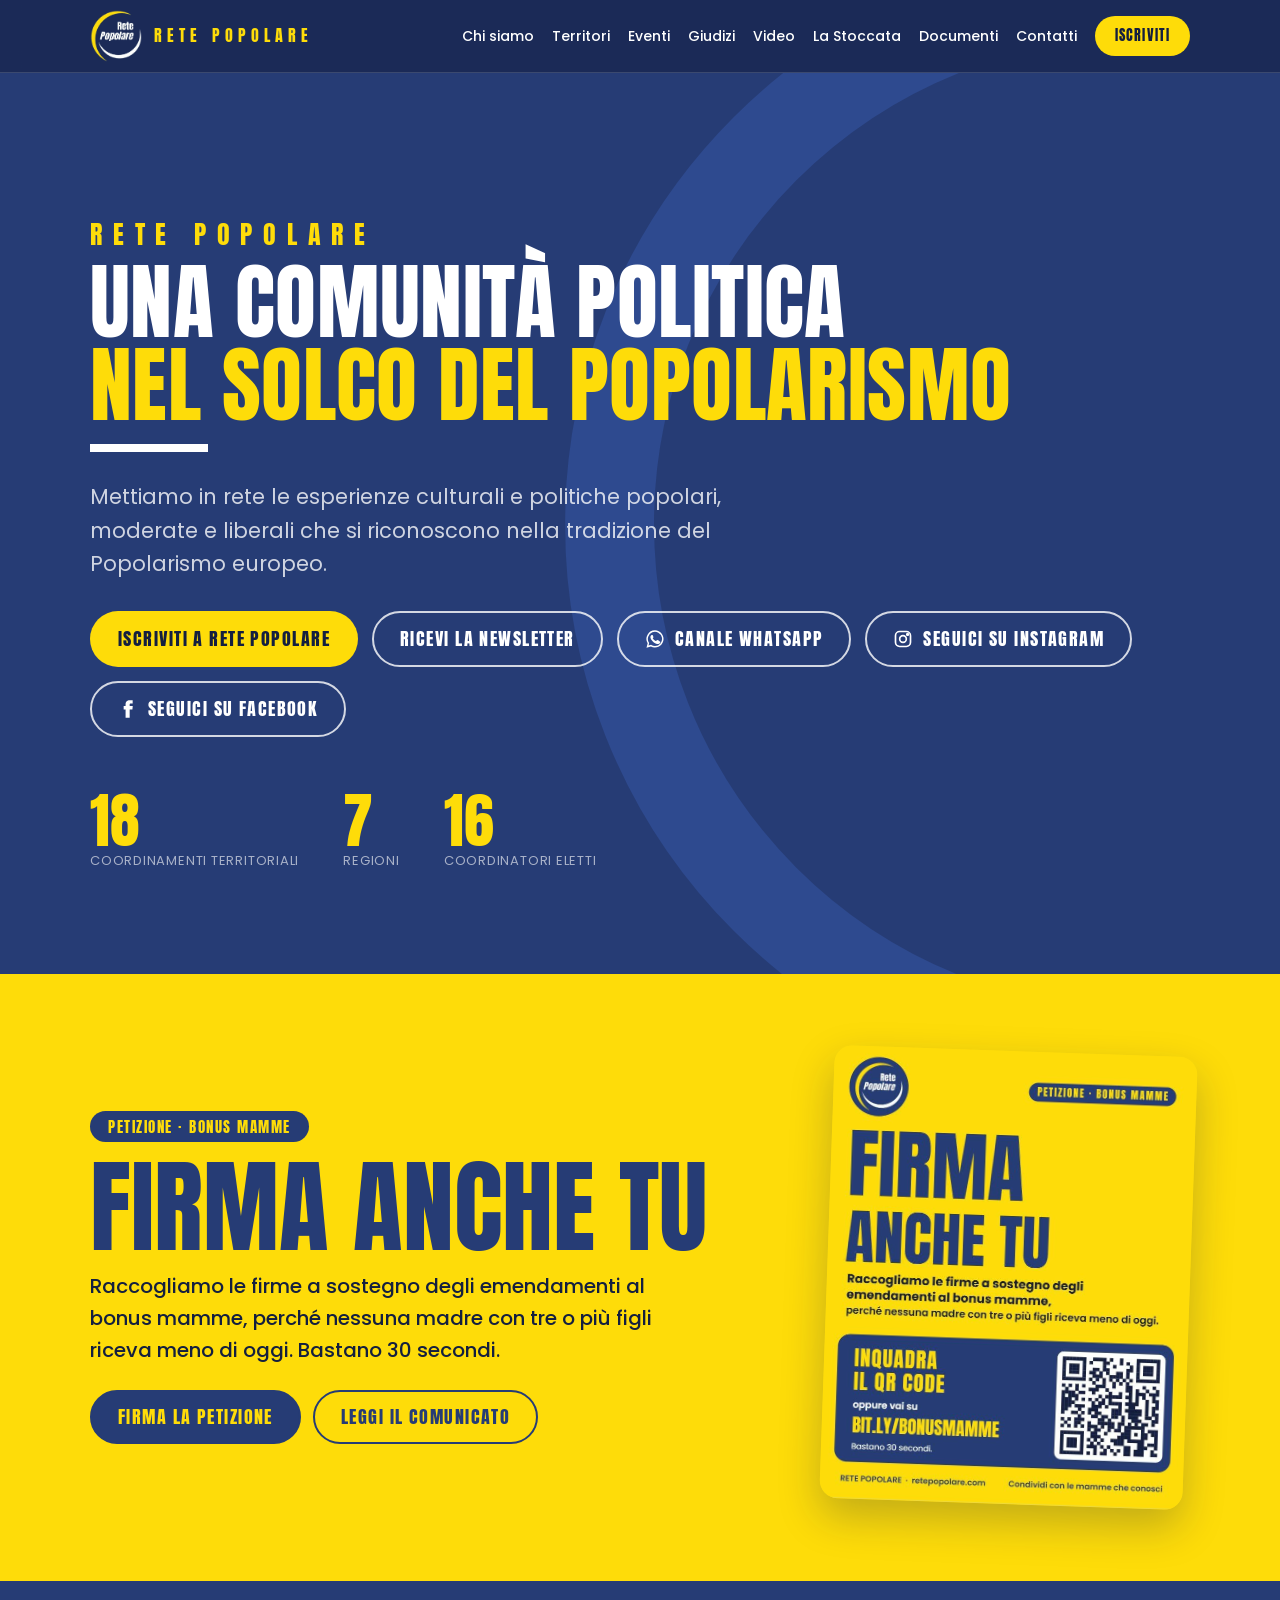
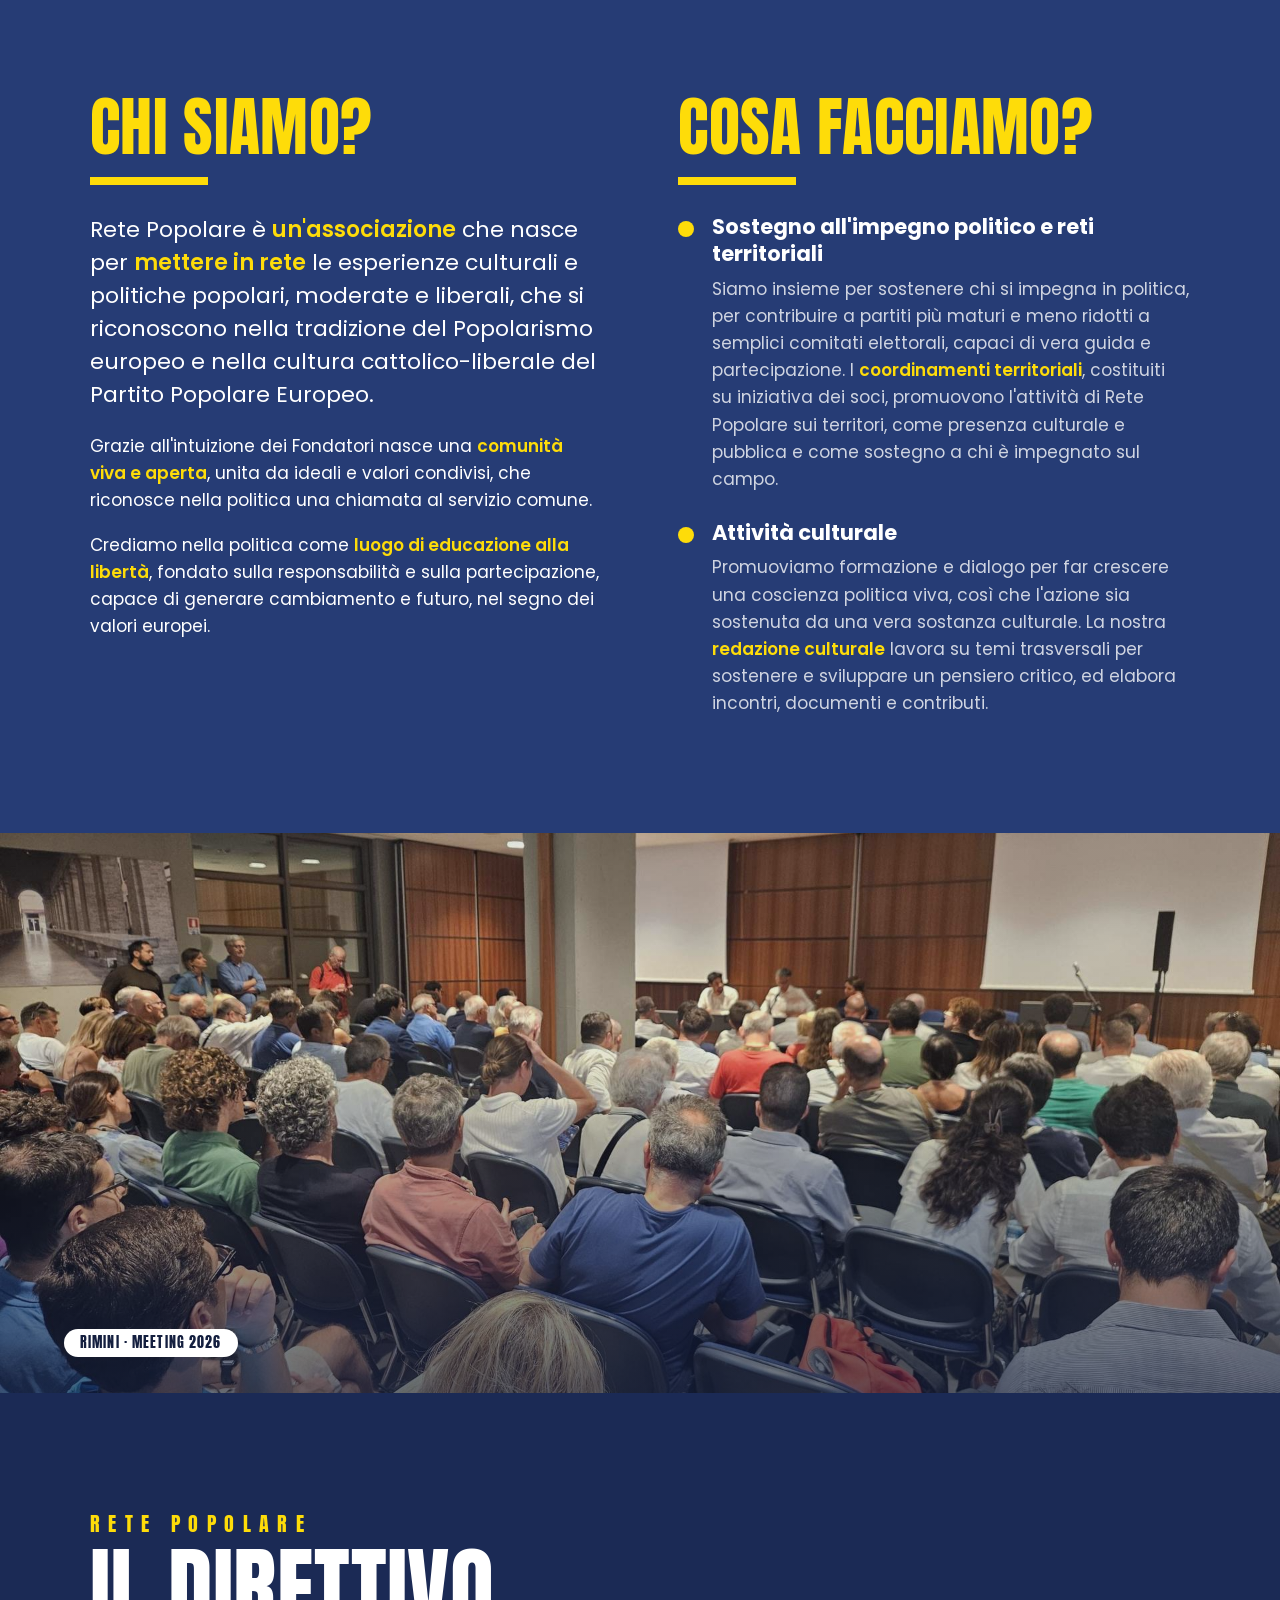
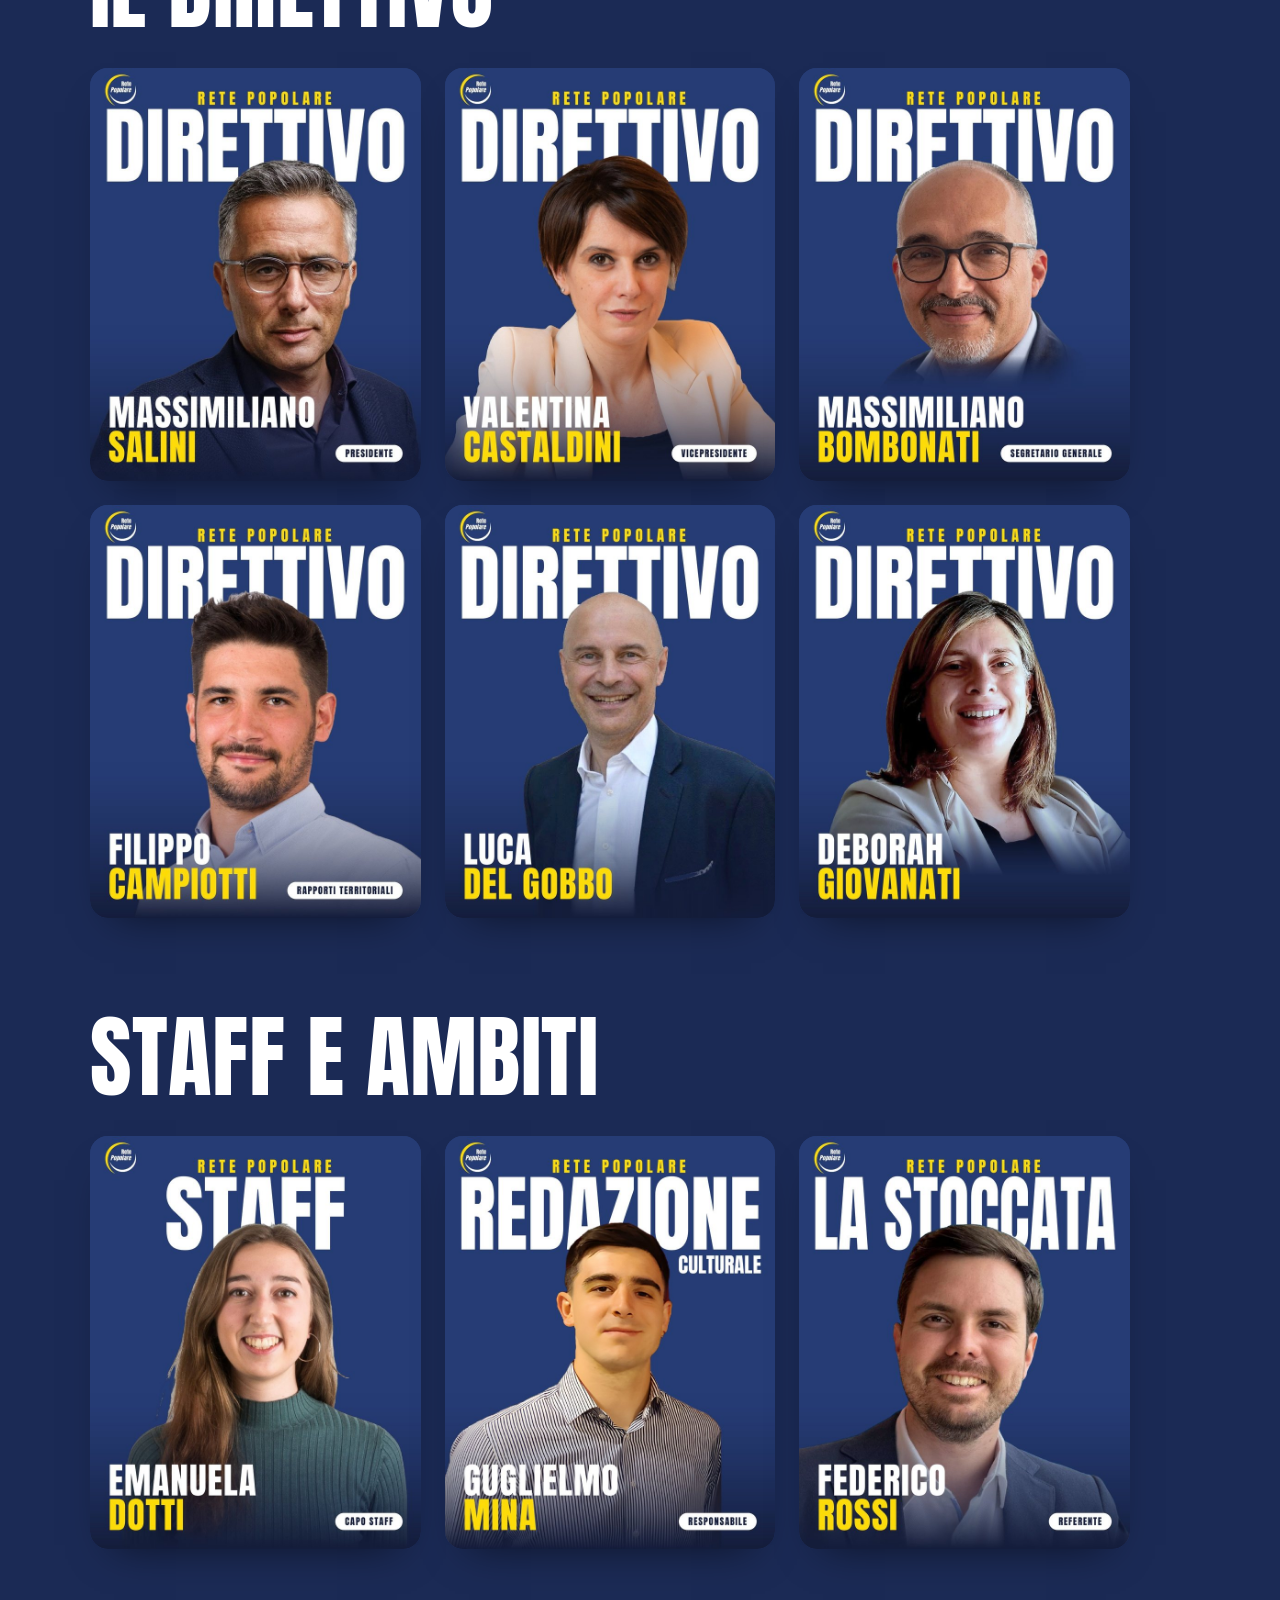
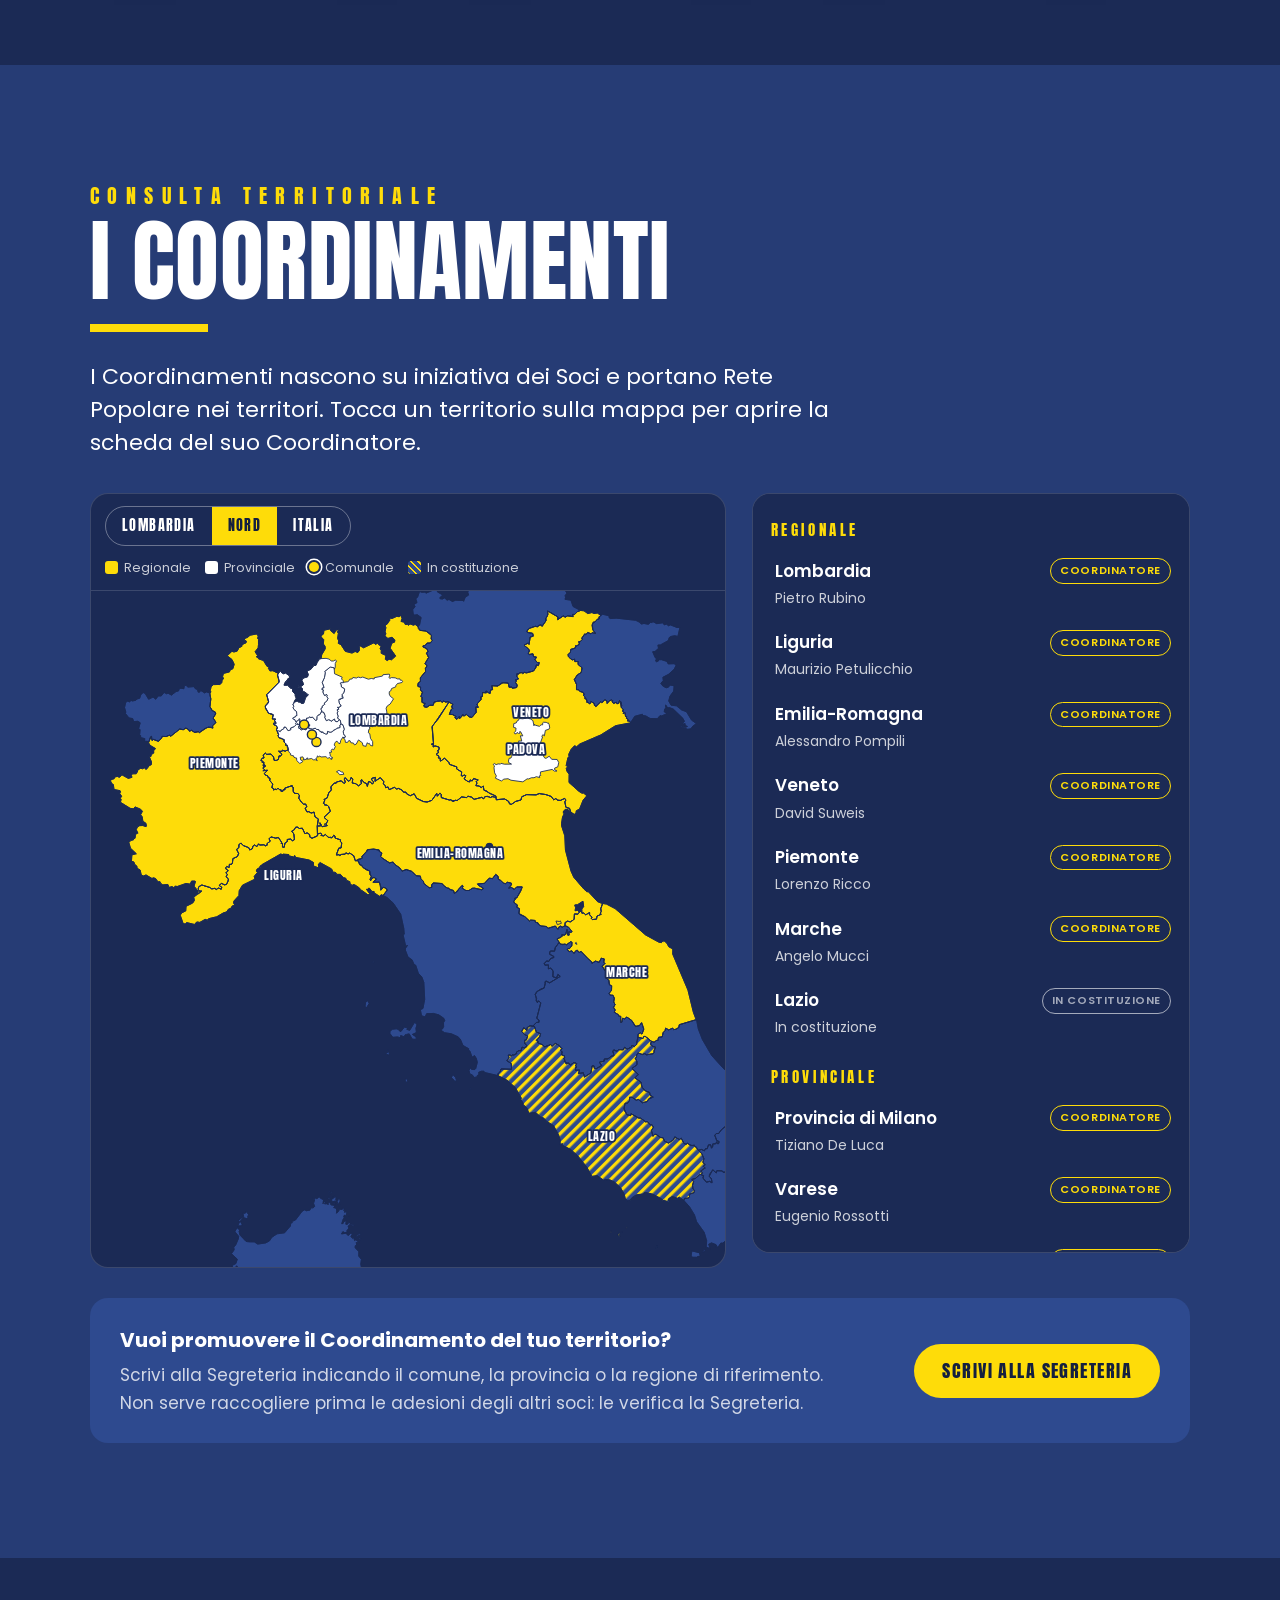
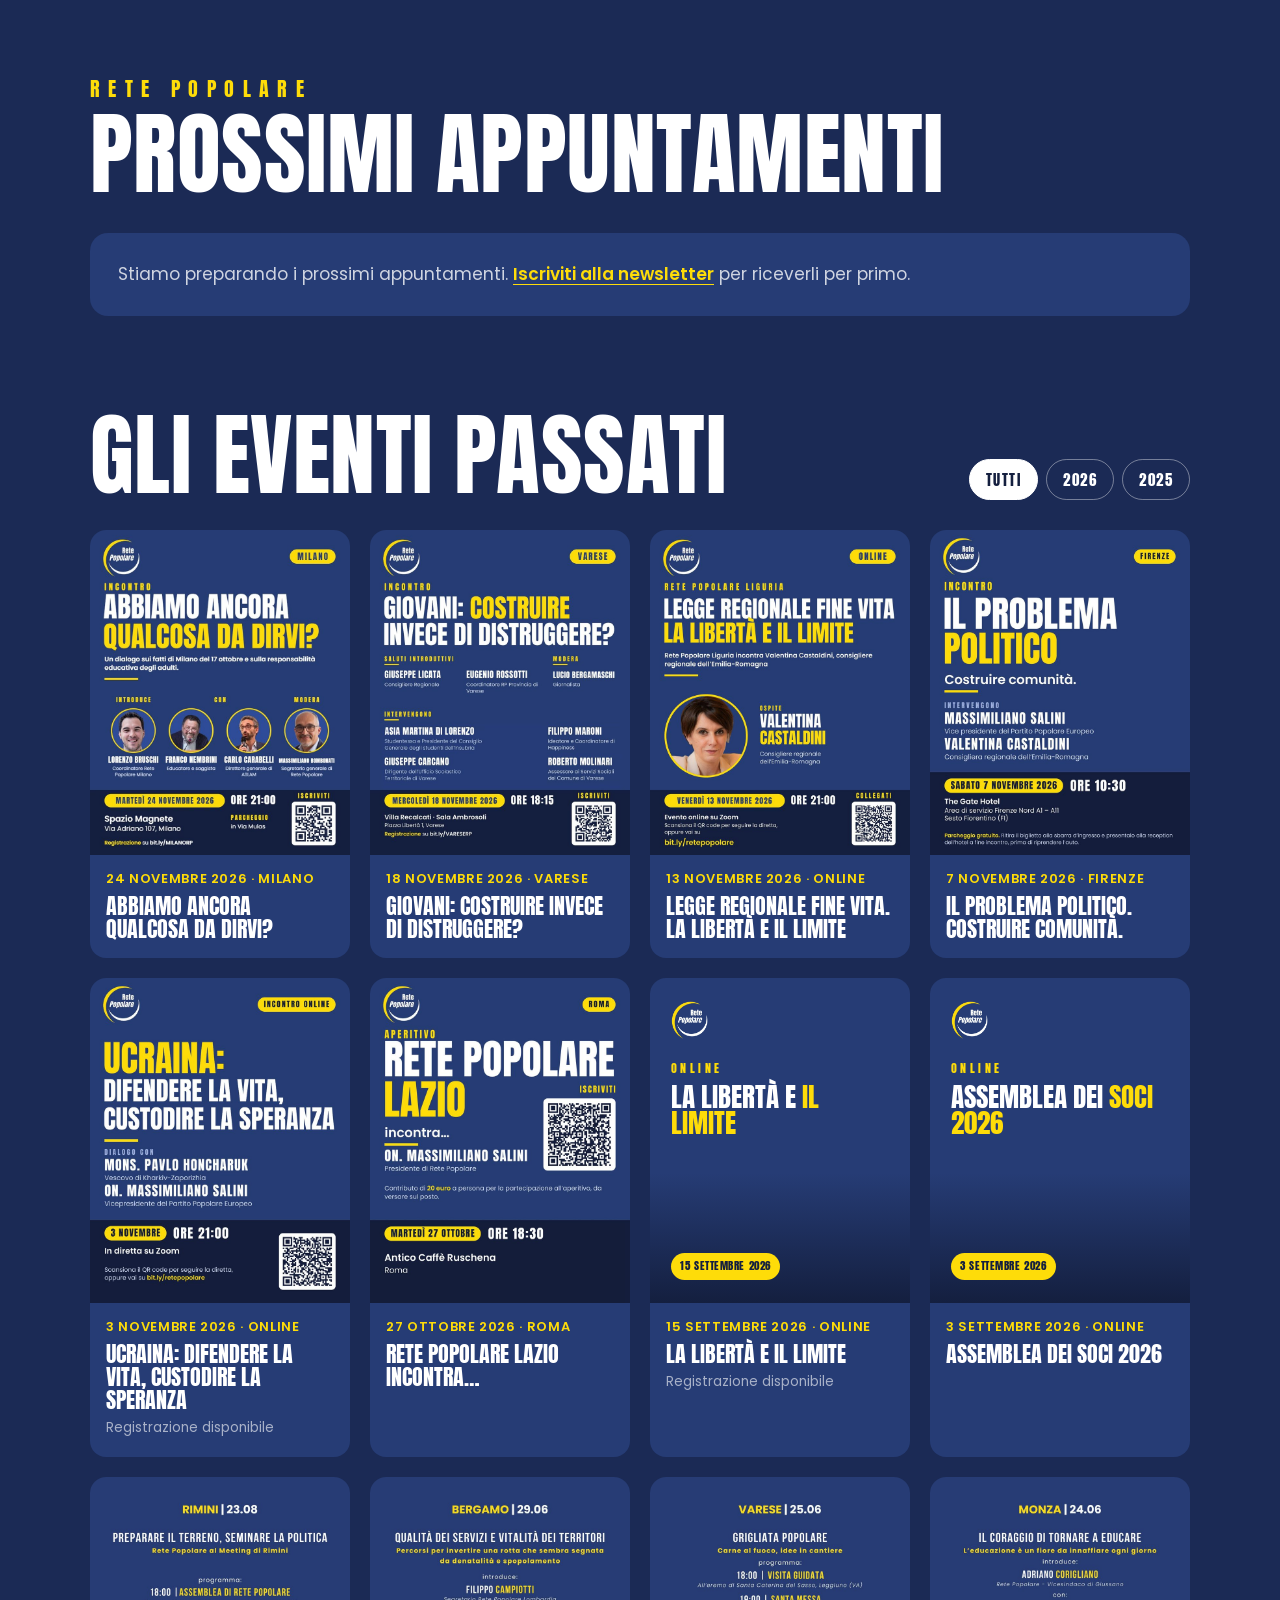
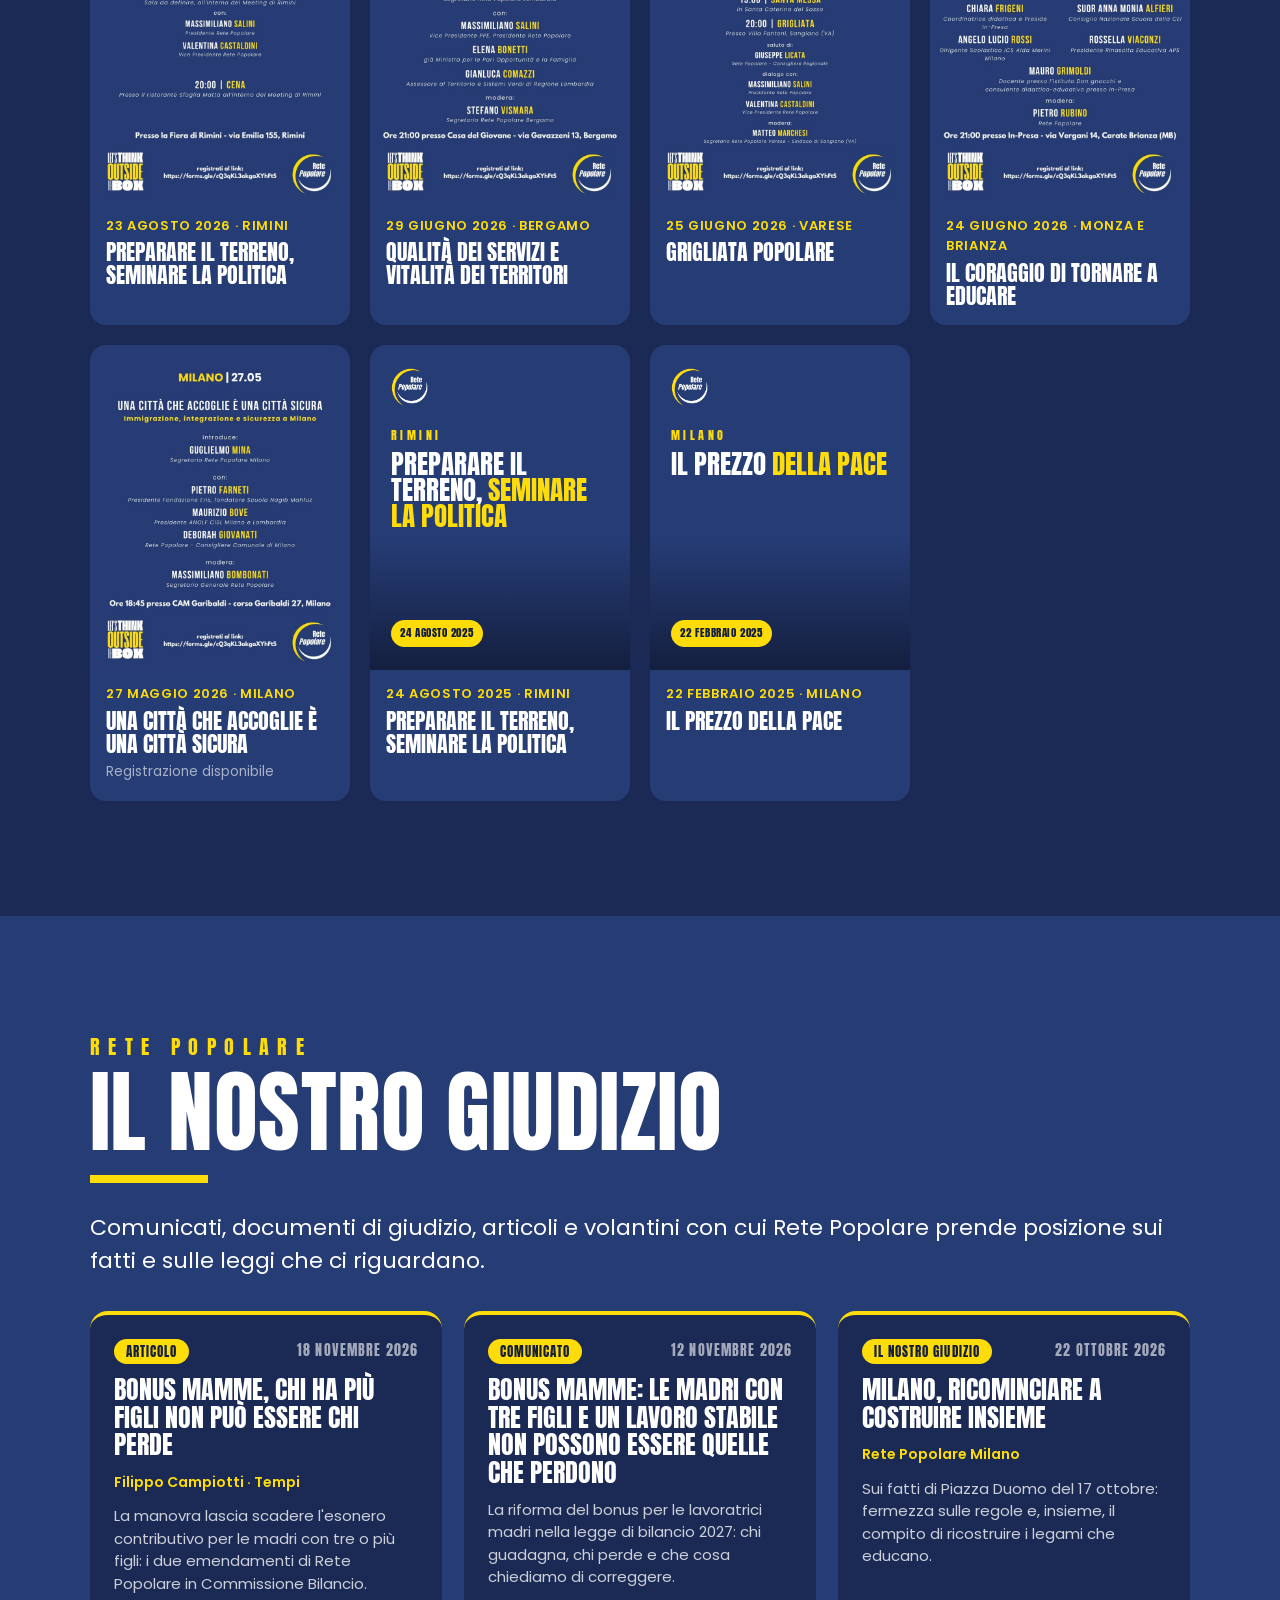
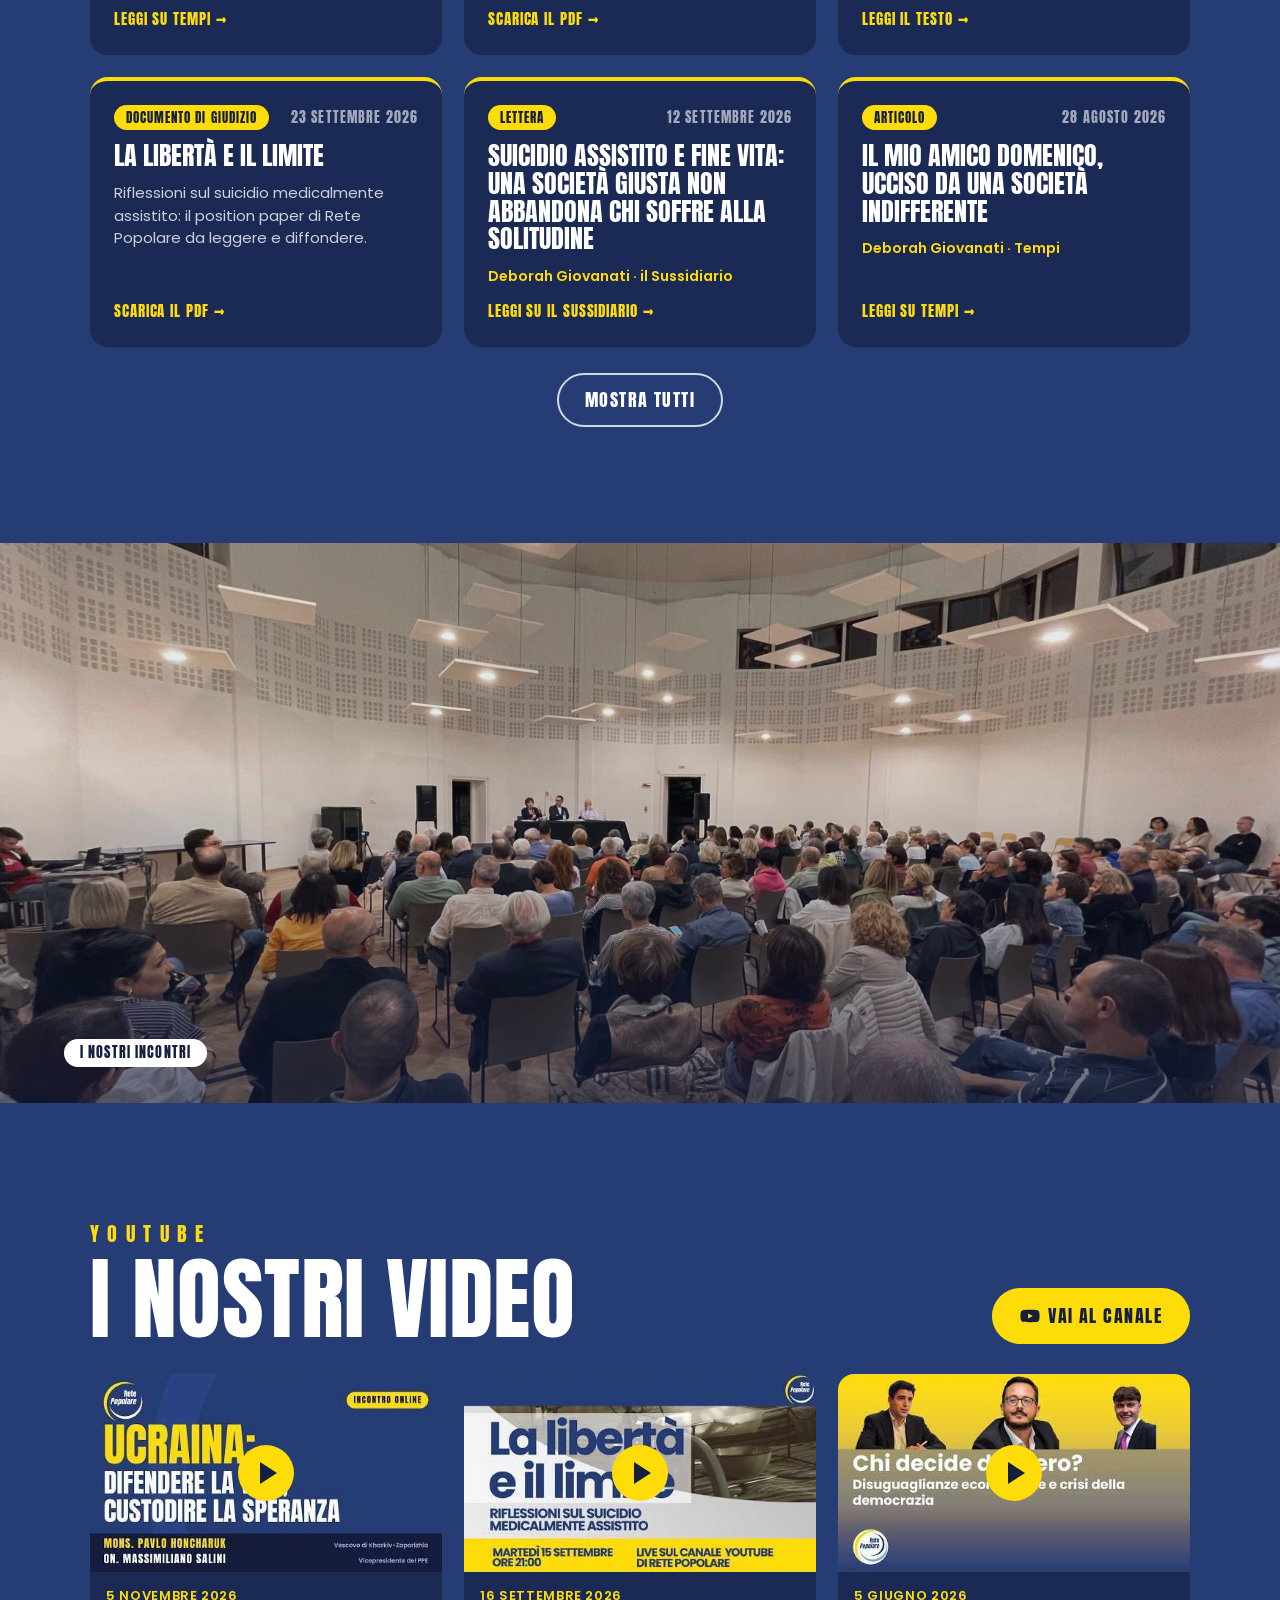
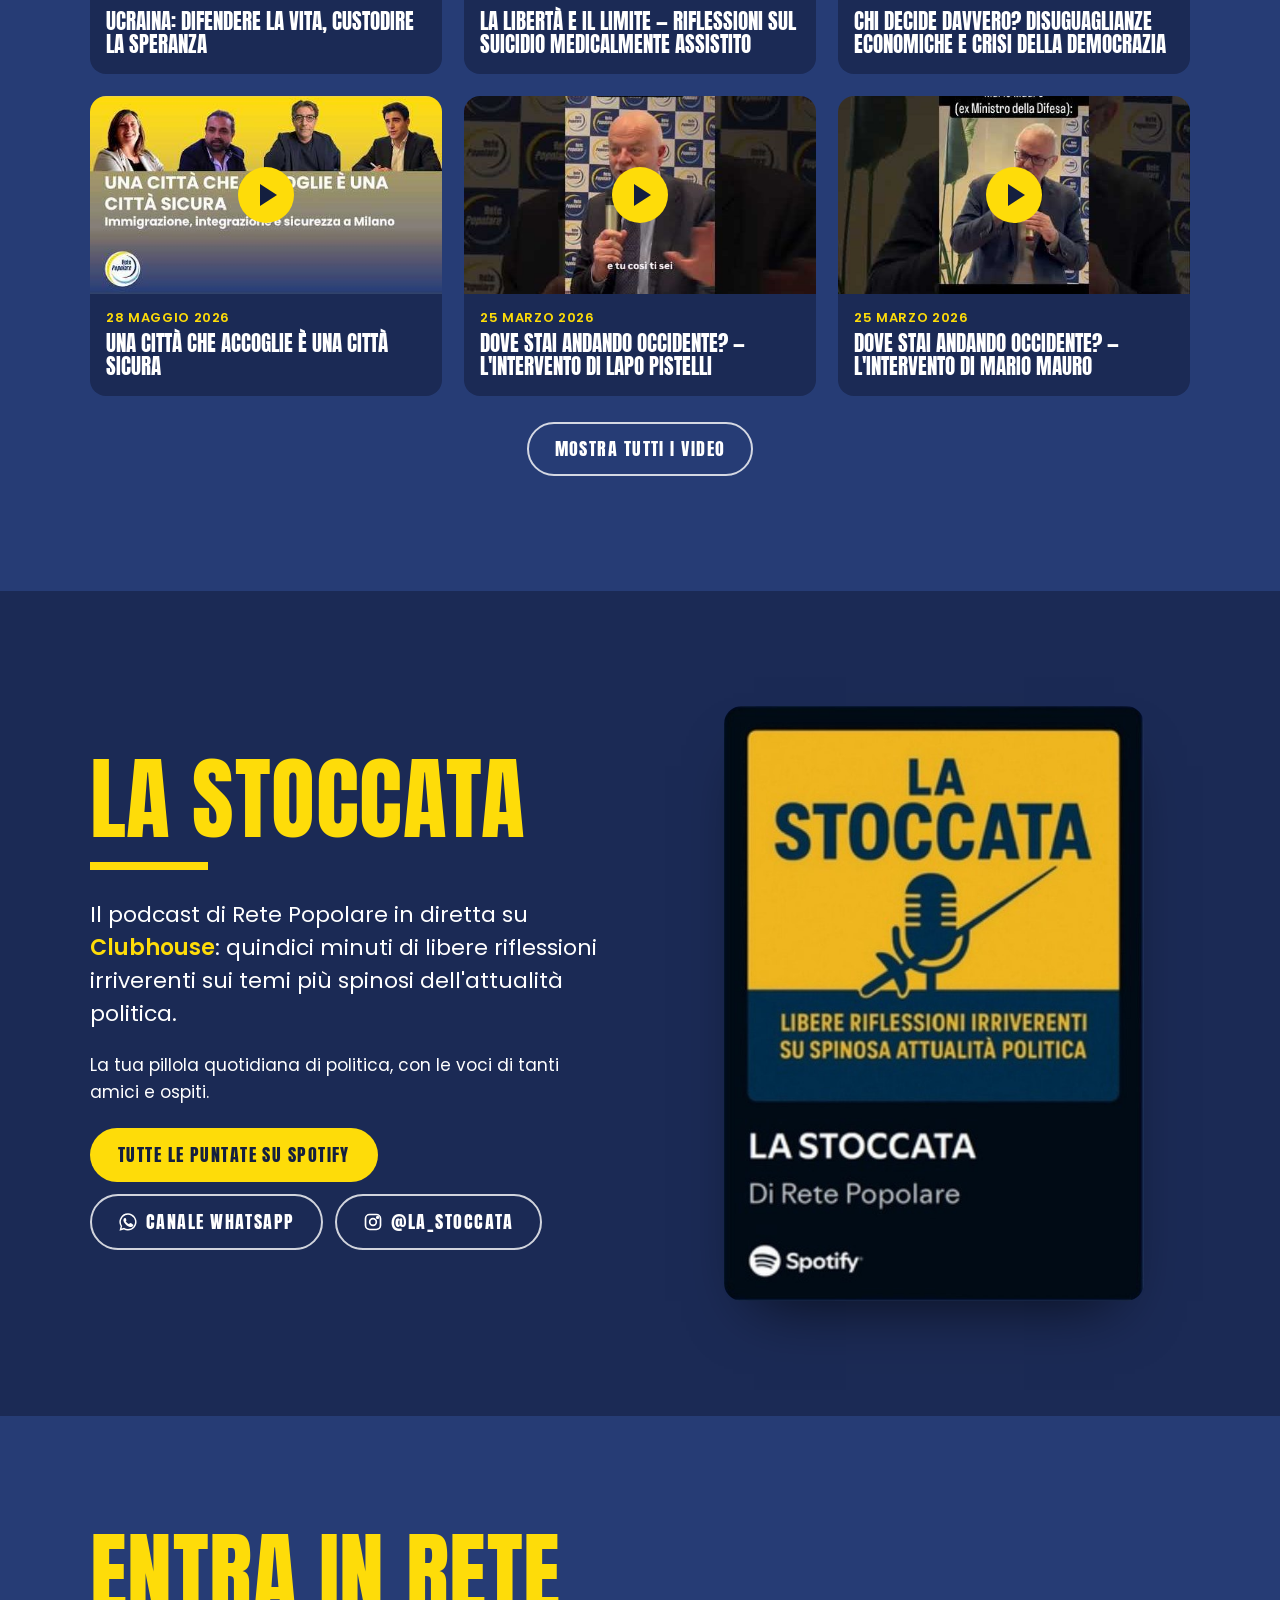
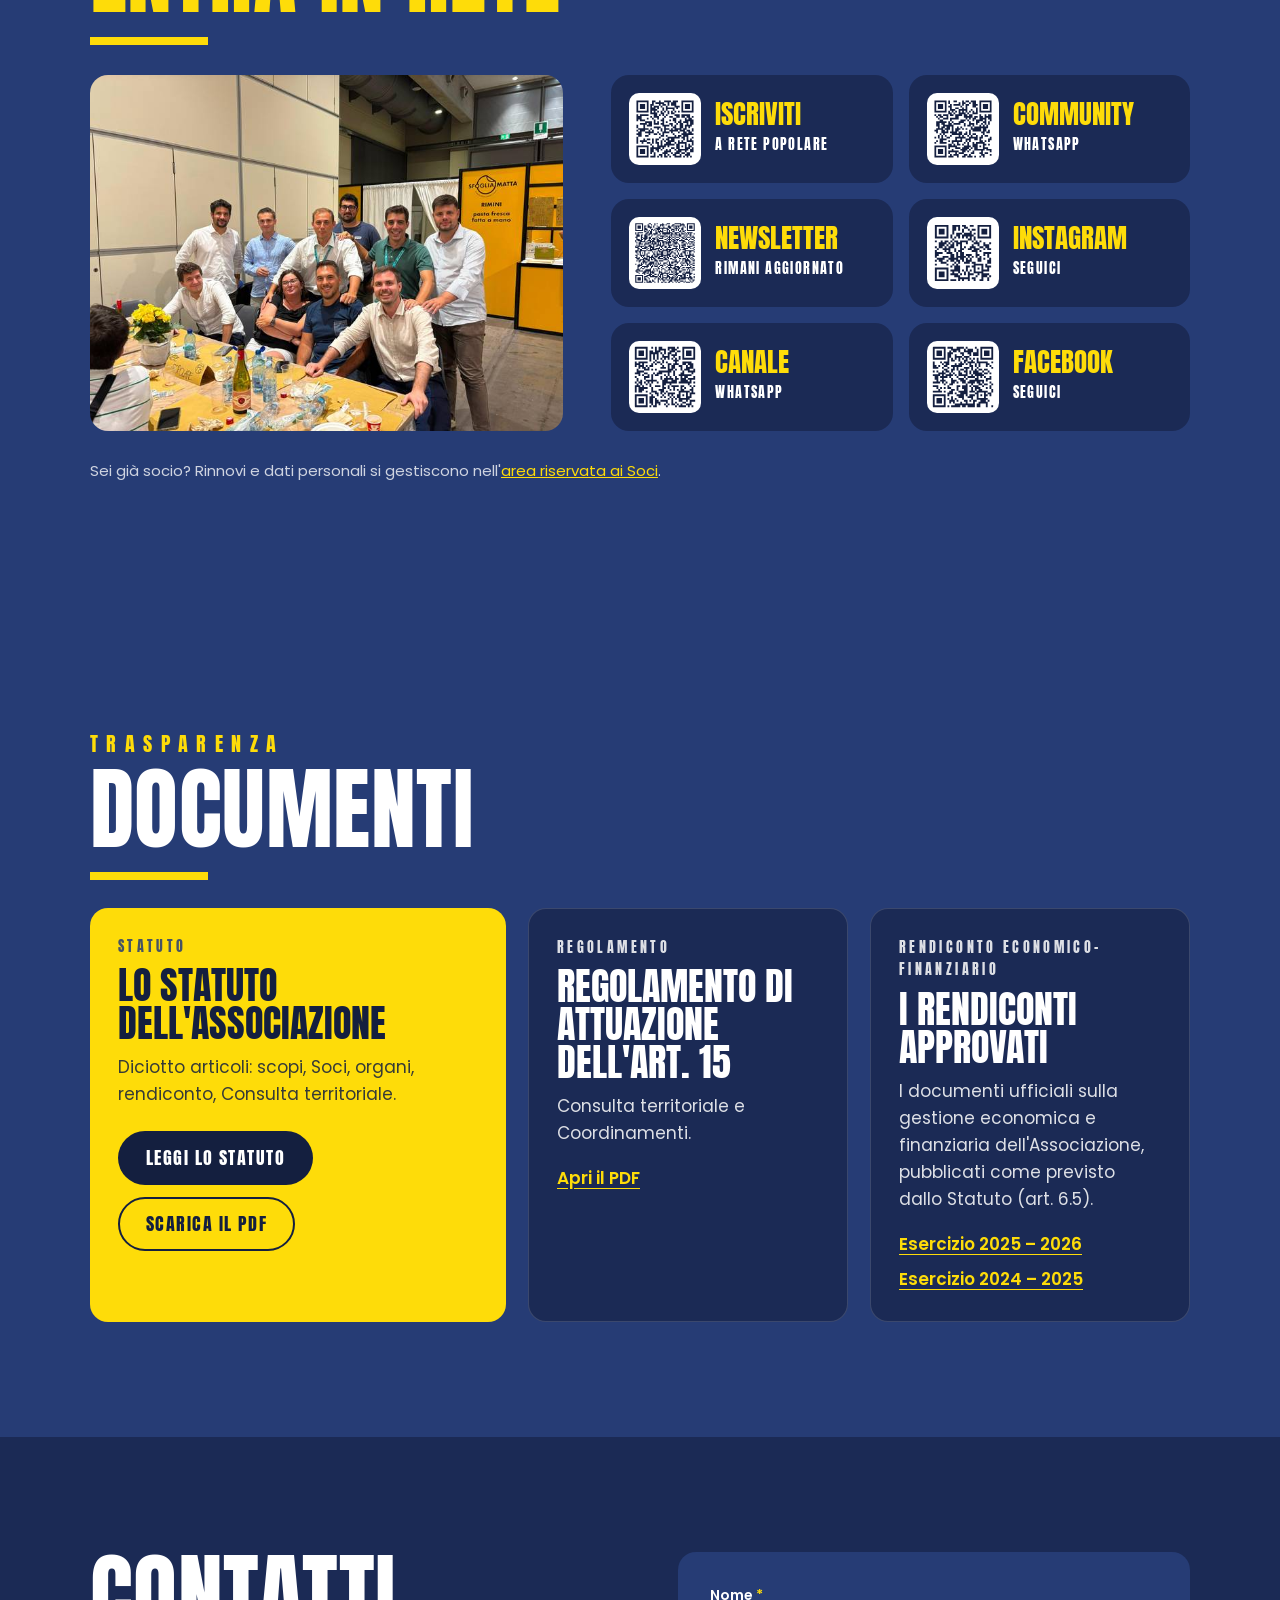
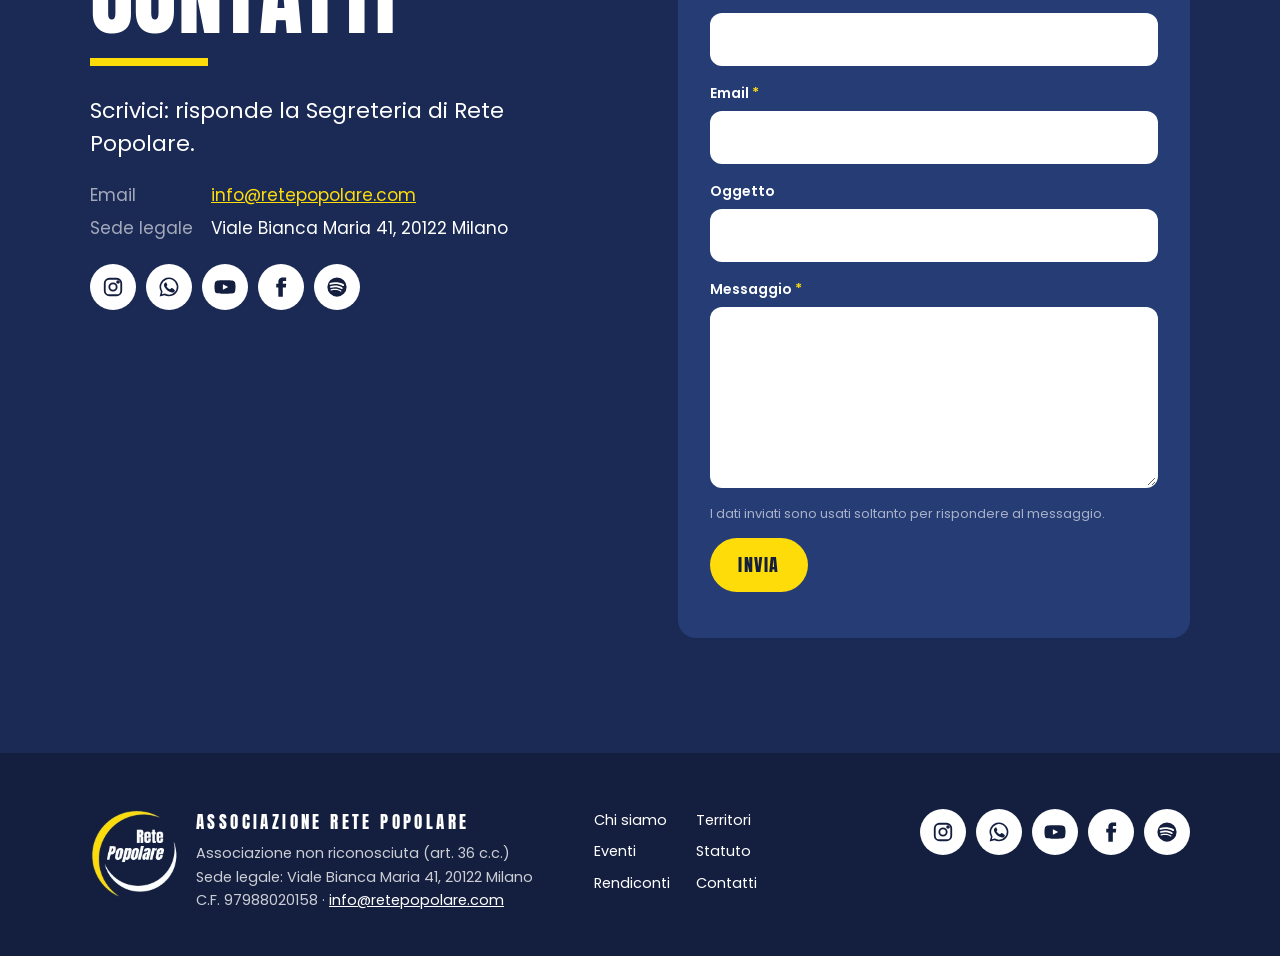
==== index.html @ ff5dfe20 "Nuovo sito di Rete Popolare: prima pubblicazione Sito statico (niente WordPress): contenuti nei file" ====
<!DOCTYPE html>
<html lang="it">
<head>
<meta charset="utf-8">
<meta name="viewport" content="width=device-width, initial-scale=1">
<title>Rete Popolare</title>
<meta name="description" content="Rete Popolare è un'associazione che mette in rete le esperienze culturali e politiche popolari, moderate e liberali, nel solco del Popolarismo europeo.">
<meta property="og:title" content="Rete Popolare — Una comunità politica nel solco del Popolarismo">
<meta property="og:description" content="Associazione che mette in rete le esperienze culturali e politiche popolari, moderate e liberali.">
<meta property="og:image" content="assets/cards/cose-rp.jpg">
<link rel="icon" type="image/png" href="assets/img/logo-rp.png">
<link rel="preconnect" href="https://fonts.googleapis.com">
<link rel="preconnect" href="https://fonts.gstatic.com" crossorigin>
<link rel="stylesheet" href="https://fonts.googleapis.com/css2?family=Anton&family=Poppins:ital,wght@0,400;0,500;0,600;0,700;1,400&display=swap">
<link rel="stylesheet" href="style.css">
</head>
<body>

<a class="skip" href="#main">Vai al contenuto</a>

<header class="top" id="top">
  <div class="wrap top__in">
    <a class="brand" href="#" aria-label="Rete Popolare, torna all'inizio">
      <img src="assets/img/logo-rp.png" alt="" width="52" height="53">
      <span class="brand__name">Rete Popolare</span>
    </a>
    <button class="burger" type="button" aria-expanded="false" aria-controls="nav" aria-label="Apri il menu"><span></span><span></span><span></span></button>
    <nav id="nav" class="nav" aria-label="Sezioni">
      <a href="#chi-siamo">Chi siamo</a>
      <a href="#territori">Territori</a>
      <a href="#eventi">Eventi</a>
      <a href="#giudizio">Giudizi</a>
      <a href="#video">Video</a>
      <a href="#stoccata">La Stoccata</a>
      <a href="#documenti">Documenti</a>
      <a href="#contatti">Contatti</a>
      <a class="btn btn--yellow btn--sm" data-link="iscrizione" href="#">Iscriviti</a>
    </nav>
  </div>
</header>

<main id="main">

<!-- ============ HERO ============ -->
<section class="hero">
  <div class="hero__arc" aria-hidden="true"></div>
  <div class="wrap hero__in">
    <p class="eyebrow">Rete Popolare</p>
    <h1 class="display">
      <span>Una comunità politica</span>
      <span class="y">nel solco del Popolarismo</span>
    </h1>
    <span class="bar bar--white" aria-hidden="true"></span>
    <p class="hero__lead">Mettiamo in rete le esperienze culturali e politiche popolari, moderate e liberali che si riconoscono nella tradizione del Popolarismo europeo.</p>
    <div class="hero__cta">
      <a class="btn btn--yellow" data-link="iscrizione" href="#">Iscriviti a Rete Popolare</a>
      <a class="btn btn--ghost" data-link="newsletter" href="#">Ricevi la newsletter</a>
      <a class="btn btn--ghost" data-link="canaleWhatsapp" href="#"><i data-icon="whatsapp"></i>Canale WhatsApp</a>
      <a class="btn btn--ghost" data-link="instagram" href="#"><i data-icon="instagram"></i>Seguici su Instagram</a>
      <a class="btn btn--ghost" data-link="facebook" href="#"><i data-icon="facebook"></i>Seguici su Facebook</a>
    </div>
    <dl class="hero__stats" id="heroStats"></dl>
  </div>
</section>

<!-- ============ IN EVIDENZA (da data/evidenza.js) ============ -->
<section class="spot" id="evidenza" hidden></section>

<!-- ============ CHI SIAMO ============ -->
<section class="sec" id="chi-siamo">
  <div class="wrap split">
    <div>
      <h2 class="title">Chi siamo?</h2>
      <span class="bar" aria-hidden="true"></span>
      <p class="lead">Rete Popolare è <mark>un'associazione</mark> che nasce per <mark>mettere in rete</mark> le esperienze culturali e politiche popolari, moderate e liberali, che si riconoscono nella tradizione del Popolarismo europeo e nella cultura cattolico-liberale del Partito Popolare Europeo.</p>
      <p>Grazie all'intuizione dei Fondatori nasce una <mark>comunità viva e aperta</mark>, unita da ideali e valori condivisi, che riconosce nella politica una chiamata al servizio comune.</p>
      <p>Crediamo nella politica come <mark>luogo di educazione alla libertà</mark>, fondato sulla responsabilità e sulla partecipazione, capace di generare cambiamento e futuro, nel segno dei valori europei.</p>
    </div>
    <div>
      <h2 class="title">Cosa facciamo?</h2>
      <span class="bar" aria-hidden="true"></span>
      <ul class="pillars">
        <li>
          <h3>Sostegno all'impegno politico e reti territoriali</h3>
          <p>Siamo insieme per sostenere chi si impegna in politica, per contribuire a partiti più maturi e meno ridotti a semplici comitati elettorali, capaci di vera guida e partecipazione. I <mark>coordinamenti territoriali</mark>, costituiti su iniziativa dei soci, promuovono l'attività di Rete Popolare sui territori, come presenza culturale e pubblica e come sostegno a chi è impegnato sul campo.</p>
        </li>
        <li>
          <h3>Attività culturale</h3>
          <p>Promuoviamo formazione e dialogo per far crescere una coscienza politica viva, così che l'azione sia sostenuta da una vera sostanza culturale. La nostra <mark>redazione culturale</mark> lavora su temi trasversali per sostenere e sviluppare un pensiero critico, ed elabora incontri, documenti e contributi.</p>
        </li>
      </ul>
    </div>
  </div>
</section>

<!-- ============ FOTO ============ -->
<figure class="band">
  <img src="assets/foto/meeting-sala.jpg" srcset="assets/foto/meeting-sala-960.jpg 960w, assets/foto/meeting-sala.jpg 1920w" sizes="100vw" width="1920" height="1080" loading="lazy" alt="Una sala piena durante un incontro di Rete Popolare al Meeting di Rimini 2026">
  <figcaption><span class="pill">Rimini · Meeting 2026</span></figcaption>
</figure>

<!-- ============ DIRETTIVO E STAFF ============ -->
<section class="sec sec--deep" id="direttivo">
  <div class="wrap">
    <p class="eyebrow">Rete Popolare</p>
    <h2 class="title title--xl">Il Direttivo</h2>
    <div class="cards" id="cardsDirettivo"></div>

    <h2 class="title title--xl mt">Staff e ambiti</h2>
    <div class="cards" id="cardsStaff"></div>
  </div>
</section>

<!-- ============ TERRITORI ============ -->
<section class="sec" id="territori">
  <div class="wrap">
    <p class="eyebrow">Consulta territoriale</p>
    <h2 class="title title--xl">I Coordinamenti</h2>
    <span class="bar" aria-hidden="true"></span>
    <p class="lead narrow">I Coordinamenti nascono su iniziativa dei Soci e portano Rete Popolare nei territori. Tocca un territorio sulla mappa per aprire la scheda del suo Coordinatore.</p>

    <div class="terr">
      <div class="mapbox">
        <div class="mapbar">
          <div class="seg" role="group" aria-label="Inquadratura della mappa">
            <button type="button" id="vLom" aria-pressed="false">Lombardia</button>
            <button type="button" id="vNord" aria-pressed="true">Nord</button>
            <button type="button" id="vIta" aria-pressed="false">Italia</button>
          </div>
          <div class="legend">
            <span><i class="lg lg--r"></i>Regionale</span>
            <span><i class="lg lg--p"></i>Provinciale</span>
            <span><i class="lg lg--c"></i>Comunale</span>
            <span><i class="lg lg--h"></i>In costituzione</span>
          </div>
        </div>
        <svg id="map" viewBox="0 0 900 1172" role="img" aria-label="Mappa d'Italia con i Coordinamenti territoriali di Rete Popolare">
          <defs>
            <pattern id="hR" width="7" height="7" patternUnits="userSpaceOnUse" patternTransform="rotate(45)"><rect width="7" height="7" class="pt-bg"/><rect width="3" height="7" class="pt-r"/></pattern>
            <pattern id="hP" width="6" height="6" patternUnits="userSpaceOnUse" patternTransform="rotate(45)"><rect width="6" height="6" class="pt-bg"/><rect width="2.6" height="6" class="pt-p"/></pattern>
          </defs>
          <g id="vp"><g id="gBase"></g><g id="gR"></g><g id="gP"></g><g id="gLines"></g><g id="gC"></g><g id="gLab"></g></g>
        </svg>
        <div class="tip" id="tip" hidden></div>
      </div>

      <div class="reg" id="regList" aria-label="Elenco dei Coordinamenti"></div>
    </div>

    <div class="callout">
      <div>
        <h3>Vuoi promuovere il Coordinamento del tuo territorio?</h3>
        <p>Scrivi alla Segreteria indicando il comune, la provincia o la regione di riferimento. Non serve raccogliere prima le adesioni degli altri soci: le verifica la Segreteria.</p>
      </div>
      <a class="btn btn--yellow" href="#contatti" data-subject="Promuovere un Coordinamento territoriale">Scrivi alla Segreteria</a>
    </div>
  </div>
</section>

<!-- ============ EVENTI ============ -->
<section class="sec sec--deep" id="eventi">
  <div class="wrap">
    <p class="eyebrow">Rete Popolare</p>
    <h2 class="title title--xl">Prossimi appuntamenti</h2>
    <div id="evNext" class="evnext"></div>

    <div class="evhead mt">
      <h2 class="title title--xl">Gli eventi passati</h2>
      <div class="chips" id="evYears" role="group" aria-label="Filtra per anno"></div>
    </div>
    <div id="evPast" class="evpast"></div>
  </div>
</section>

<!-- ============ IL NOSTRO GIUDIZIO ============ -->
<section class="sec" id="giudizio">
  <div class="wrap">
    <p class="eyebrow">Rete Popolare</p>
    <h2 class="title title--xl">Il nostro giudizio</h2>
    <span class="bar" aria-hidden="true"></span>
    <p class="lead">Comunicati, documenti di giudizio, articoli e volantini con cui Rete Popolare prende posizione sui fatti e sulle leggi che ci riguardano.</p>
    <div id="testi" class="testi"></div>
    <div class="more"><button type="button" class="btn btn--ghost" id="testiMore" hidden>Mostra tutti</button></div>
  </div>
</section>

<!-- ============ FOTO ============ -->
<figure class="band">
  <img src="assets/foto/incontro-sala.jpg" srcset="assets/foto/incontro-sala-960.jpg 960w, assets/foto/incontro-sala.jpg 1920w" sizes="100vw" width="1920" height="1080" loading="lazy" alt="Il pubblico di un incontro pubblico di Rete Popolare">
  <figcaption><span class="pill">I nostri incontri</span></figcaption>
</figure>

<!-- ============ VIDEO ============ -->
<section class="sec" id="video">
  <div class="wrap">
    <div class="evhead">
      <div>
        <p class="eyebrow">YouTube</p>
        <h2 class="title title--xl">I nostri video</h2>
      </div>
      <a class="btn btn--yellow" data-link="youtube" href="#"><i data-icon="youtube"></i>Vai al canale</a>
    </div>
    <div class="vids" id="vids"></div>
    <div class="more"><button type="button" class="btn btn--ghost" id="vidMore" hidden>Mostra tutti i video</button></div>
  </div>
</section>

<!-- ============ LA STOCCATA ============ -->
<section class="sec sec--deep" id="stoccata">
  <div class="wrap split split--media">
    <div>
      <h2 class="title title--xl y">La Stoccata</h2>
      <span class="bar" aria-hidden="true"></span>
      <p class="lead">Il podcast di Rete Popolare in diretta su <mark>Clubhouse</mark>: quindici minuti di libere riflessioni irriverenti sui temi più spinosi dell'attualità politica.</p>
      <p>La tua pillola quotidiana di politica, con le voci di tanti amici e ospiti.</p>
      <div class="row-btn">
        <a class="btn btn--yellow" data-link="spotify" href="#">Tutte le puntate su Spotify</a>
        <a class="btn btn--ghost" data-link="whatsappStoccata" href="#"><i data-icon="whatsapp"></i>Canale WhatsApp</a>
        <a class="btn btn--ghost" data-link="instagramStoccata" href="#"><i data-icon="instagram"></i>@la_stoccata</a>
      </div>
    </div>
    <figure class="poster">
      <img src="assets/img/la-stoccata-cover.jpg" alt="Copertina del podcast La Stoccata: libere riflessioni irriverenti su spinosa attualità politica" loading="lazy" width="636" height="900">
    </figure>
  </div>
</section>

<!-- ============ ENTRA IN RETE ============ -->
<section class="sec" id="entra">
  <div class="wrap">
    <h2 class="title title--xl y">Entra in Rete</h2>
    <span class="bar" aria-hidden="true"></span>
    <div class="entra">
    <figure class="entra__foto">
      <img src="assets/foto/gruppo.jpg" srcset="assets/foto/gruppo-700.jpg 700w, assets/foto/gruppo.jpg 1200w" sizes="(max-width:860px) 100vw, 45vw" width="1200" height="900" loading="lazy" alt="Un gruppo di amici di Rete Popolare a cena insieme al Meeting di Rimini">
    </figure>
    <div class="join">
      <a class="join__item" data-link="iscrizione" href="#">
        <img src="assets/img/qr-iscriviti.svg" alt="" width="120" height="120">
        <span><b>Iscriviti</b><small>a Rete Popolare</small></span>
      </a>
      <a class="join__item" data-link="community" href="#">
        <img src="assets/img/qr-community.svg" alt="" width="120" height="120">
        <span><b>Community</b><small>WhatsApp</small></span>
      </a>
      <a class="join__item" data-link="newsletter" href="#">
        <img src="assets/img/qr-newsletter.svg" alt="" width="120" height="120">
        <span><b>Newsletter</b><small>Rimani aggiornato</small></span>
      </a>
      <a class="join__item" data-link="instagram" href="#">
        <img src="assets/img/qr-instagram.svg" alt="" width="120" height="120">
        <span><b>Instagram</b><small>Seguici</small></span>
      </a>
      <a class="join__item" data-link="canaleWhatsapp" href="#">
        <img src="assets/img/qr-canale.svg" alt="" width="120" height="120">
        <span><b>Canale</b><small>WhatsApp</small></span>
      </a>
      <a class="join__item" data-link="facebook" href="#">
        <img src="assets/img/qr-facebook.svg" alt="" width="120" height="120">
        <span><b>Facebook</b><small>Seguici</small></span>
      </a>
    </div>
    </div>
    <p class="note">Sei già socio? Rinnovi e dati personali si gestiscono nell'<a data-link="areaSoci" href="#">area riservata ai Soci</a>.</p>
  </div>
</section>

<!-- ============ DOCUMENTI ============ -->
<section class="sec" id="documenti">
  <div class="wrap">
    <p class="eyebrow">Trasparenza</p>
    <h2 class="title title--xl">Documenti</h2>
    <span class="bar" aria-hidden="true"></span>
    <div class="docs">
      <article class="doc doc--feature">
        <p class="doc__kicker">Statuto</p>
        <h3>Lo Statuto dell'Associazione</h3>
        <p>Diciotto articoli: scopi, Soci, organi, rendiconto, Consulta territoriale.</p>
        <div class="row-btn">
          <a class="btn btn--yellow" href="statuto.html">Leggi lo Statuto</a>
          <a class="btn btn--ghost" href="documenti/Statuto-Rete-Popolare.pdf">Scarica il PDF</a>
        </div>
      </article>
      <article class="doc">
        <p class="doc__kicker">Regolamento</p>
        <h3>Regolamento di attuazione dell'art. 15</h3>
        <p>Consulta territoriale e Coordinamenti.</p>
        <a class="link" href="documenti/Regolamento-di-Attuazione-dellArt.15-Consulta-Territoriale.pdf">Apri il PDF</a>
      </article>
      <article class="doc">
        <p class="doc__kicker">Rendiconto economico-finanziario</p>
        <h3>I rendiconti approvati</h3>
        <p>I documenti ufficiali sulla gestione economica e finanziaria dell'Associazione, pubblicati come previsto dallo Statuto (art. 6.5).</p>
        <ul class="doclist">
          <li><a class="link" href="documenti/RP-Rendiconto-2025-2026.pdf">Esercizio 2025 – 2026</a></li>
          <li><a class="link" href="documenti/20251124_103816.pdf">Esercizio 2024 – 2025</a></li>
        </ul>
      </article>
    </div>
  </div>
</section>

<!-- ============ CONTATTI ============ -->
<section class="sec sec--deep" id="contatti">
  <div class="wrap split">
    <div>
      <h2 class="title title--xl">Contatti</h2>
      <span class="bar" aria-hidden="true"></span>
      <p class="lead">Scrivici: risponde la Segreteria di Rete Popolare.</p>
      <dl class="addr">
        <dt>Email</dt><dd><a data-link="email" href="#">info@retepopolare.com</a></dd>
        <dt>Sede legale</dt><dd>Viale Bianca Maria 41, 20122 Milano</dd>
      </dl>
      <div class="social" id="socialContatti"></div>
    </div>
    <form class="form" id="form" novalidate>
      <div class="f">
        <label for="fNome">Nome <span aria-hidden="true">*</span></label>
        <input id="fNome" name="nome" autocomplete="name" required>
      </div>
      <div class="f">
        <label for="fEmail">Email <span aria-hidden="true">*</span></label>
        <input id="fEmail" name="email" type="email" autocomplete="email" required>
      </div>
      <div class="f">
        <label for="fOggetto">Oggetto</label>
        <input id="fOggetto" name="oggetto">
      </div>
      <div class="f">
        <label for="fMsg">Messaggio <span aria-hidden="true">*</span></label>
        <textarea id="fMsg" name="messaggio" rows="6" required></textarea>
      </div>
      <input type="text" name="_gotcha" class="hp" tabindex="-1" autocomplete="off" aria-hidden="true">
      <p class="small">I dati inviati sono usati soltanto per rispondere al messaggio.</p>
      <button class="btn btn--yellow" type="submit">Invia</button>
      <div class="form__out" id="formOut" role="status" aria-live="polite"></div>
    </form>
  </div>
</section>

</main>

<footer class="foot">
  <div class="wrap foot__in">
    <div class="foot__brand">
      <img src="assets/img/logo-rp.png" alt="Rete Popolare" width="88" height="89" loading="lazy">
      <div>
        <p class="foot__name">Associazione Rete Popolare</p>
        <p>Associazione non riconosciuta (art. 36 c.c.)<br>Sede legale: Viale Bianca Maria 41, 20122 Milano<br>C.F. 97988020158 · <a data-link="email" href="#">info@retepopolare.com</a></p>
      </div>
    </div>
    <nav class="foot__nav" aria-label="Collegamenti a piè di pagina">
      <a href="#chi-siamo">Chi siamo</a>
      <a href="#territori">Territori</a>
      <a href="#eventi">Eventi</a>
      <a href="statuto.html">Statuto</a>
      <a href="#documenti">Rendiconti</a>
      <a href="#contatti">Contatti</a>
    </nav>
    <div class="social" id="socialFoot"></div>
  </div>
</footer>

<!-- Scheda (coordinatore / evento) -->
<div class="modal" id="modal" hidden>
  <div class="modal__back" data-close></div>
  <div class="modal__box" role="dialog" aria-modal="true" aria-labelledby="modalTitle">
    <button class="modal__x" type="button" data-close aria-label="Chiudi">×</button>
    <div id="modalBody"></div>
  </div>
</div>

<script src="data/config.js"></script>
<script src="data/coordinamenti.js"></script>
<script src="data/eventi.js"></script>
<script src="data/persone.js"></script>
<script src="data/video.js"></script>
<script src="data/testi.js"></script>
<script src="data/evidenza.js"></script>
<script src="data/geo.js"></script>
<script src="app.js"></script>
</body>
</html>
---- style.css ----
/* Rete Popolare — foglio di stile
   Palette e caratteri ripresi dalle grafiche ufficiali: blu #263C75, giallo #FEDC09,
   titoli in Anton (maiuscolo condensato), testo in Poppins. */
:root{
  --navy:#263C75; --navy-2:#2E4A8F; --navy-3:#33519C; --deep:#1B2A55; --ink:#141F3F;
  --yellow:#FEDC09; --white:#fff; --soft:rgba(255,255,255,.78); --mute:rgba(255,255,255,.6);
  --line:rgba(255,255,255,.14);
  --display:'Anton', 'Impact', 'Arial Narrow', sans-serif;
  --body:'Poppins', 'Helvetica Neue', Arial, sans-serif;
  --r:18px; --wrap:1180px;
}
*{box-sizing:border-box}
html{scroll-behavior:smooth;scroll-padding-top:84px}
@media (prefers-reduced-motion:reduce){html{scroll-behavior:auto}*{transition:none!important;animation:none!important}}
body{margin:0;background:var(--navy);color:var(--white);font-family:var(--body);font-size:17px;line-height:1.6;-webkit-font-smoothing:antialiased}
img{max-width:100%;display:block}
a{color:inherit}
:focus-visible{outline:3px solid var(--yellow);outline-offset:3px}
.wrap{max-width:var(--wrap);margin:0 auto;padding-inline:clamp(18px,4vw,40px)}
.skip{position:absolute;left:-9999px;top:8px;z-index:100;background:var(--yellow);color:var(--ink);padding:8px 14px;border-radius:99px;font-weight:600}
.skip:focus{left:12px}
mark{background:none;color:var(--yellow);font-weight:600}
.y{color:var(--yellow)}
.mt,.title.mt{margin-top:clamp(56px,8vw,96px)}
.small{font-size:13px;color:var(--mute)}
.note{color:var(--soft);font-size:15px;margin-top:28px}
.note a{color:var(--yellow)}

/* ---------- tipografia ---------- */
.eyebrow{font-family:var(--display);color:var(--yellow);text-transform:uppercase;letter-spacing:.42em;font-size:clamp(14px,1.6vw,20px);margin:0 0 6px}
.display,.title{font-family:var(--display);font-weight:400;text-transform:uppercase;line-height:.98;margin:0;letter-spacing:.005em}
.display span{display:block}
.title{font-size:clamp(38px,5.2vw,64px);color:var(--yellow)}
.title--xl{font-size:clamp(44px,7vw,92px);color:var(--white)}
.title--xl.y{color:var(--yellow)}
.bar{display:block;width:118px;height:8px;background:var(--yellow);margin:18px 0 28px}
.bar--white{background:var(--white)}
.lead{font-size:clamp(18px,1.9vw,22px);line-height:1.5}
.narrow{max-width:760px}
p{margin:0 0 1em}

/* ---------- bottoni ---------- */
.btn{display:inline-flex;align-items:center;justify-content:center;gap:8px;font-family:var(--display);text-transform:uppercase;letter-spacing:.08em;font-size:18px;line-height:1;padding:16px 26px;border-radius:999px;text-decoration:none;border:2px solid transparent;cursor:pointer;transition:transform .15s, background .15s, color .15s}
.btn:hover{transform:translateY(-2px)}
.btn--yellow{background:var(--yellow);color:var(--ink)}
.btn--white{background:var(--white);color:var(--ink)}
.btn--ghost{border-color:rgba(255,255,255,.8);color:var(--white);background:transparent}
.btn--ghost:hover{background:var(--white);color:var(--ink)}
.btn--sm{font-size:15px;padding:11px 18px}
.row-btn{display:flex;flex-wrap:wrap;gap:12px;margin-top:22px}
.link{color:var(--yellow);font-weight:600;text-underline-offset:4px}
.pill{display:inline-block;background:var(--white);color:var(--ink);font-family:var(--display);text-transform:uppercase;letter-spacing:.08em;border-radius:999px;padding:7px 16px;font-size:14px;line-height:1}

/* ---------- testata ---------- */
.top{position:sticky;top:0;z-index:50;background:rgba(27,42,85,.92);backdrop-filter:blur(10px);-webkit-backdrop-filter:blur(10px);border-bottom:1px solid var(--line)}
.top__in{display:flex;align-items:center;justify-content:space-between;height:72px}
.brand{display:flex;align-items:center;gap:12px;text-decoration:none}
.brand img{width:52px;height:auto}
.brand__name{font-family:var(--display);text-transform:uppercase;letter-spacing:.32em;font-size:16px;color:var(--yellow)}
.nav{display:flex;align-items:center;gap:26px}
.nav a{text-decoration:none;font-weight:500;font-size:15px}
.nav a:not(.btn):hover{color:var(--yellow)}
.burger{display:none;background:none;border:0;width:44px;height:44px;padding:10px;cursor:pointer}
.burger span{display:block;height:3px;background:var(--white);border-radius:2px;margin:5px 0;transition:transform .2s,opacity .2s}
@media (max-width:980px){
  .burger{display:block}
  .nav{position:fixed;inset:72px 0 auto 0;background:var(--deep);flex-direction:column;align-items:stretch;gap:0;padding:8px 20px 22px;border-bottom:1px solid var(--line);transform:translateY(-130%);transition:transform .25s}
  .nav.open{transform:none}
  .nav a{padding:14px 4px;border-bottom:1px solid var(--line);font-size:17px}
  .nav .btn{margin-top:14px;border:0}
  .burger[aria-expanded="true"] span:nth-child(1){transform:translateY(8px) rotate(45deg)}
  .burger[aria-expanded="true"] span:nth-child(2){opacity:0}
  .burger[aria-expanded="true"] span:nth-child(3){transform:translateY(-8px) rotate(-45deg)}
  .brand__name{display:none}
}

/* ---------- hero ---------- */
.hero{position:relative;overflow:hidden;background:var(--navy);padding:clamp(70px,11vw,150px) 0 clamp(60px,8vw,110px)}
.hero__arc{position:absolute;width:min(1150px,130vw);aspect-ratio:1;border-radius:50%;border:clamp(46px,7vw,92px) solid var(--navy-2);right:-34%;top:50%;transform:translateY(-50%);clip-path:inset(0 50% 0 0);pointer-events:none}
.hero__in{position:relative}
.hero .display{font-size:clamp(44px,6.6vw,96px)}
.hero .eyebrow{font-size:clamp(16px,2vw,26px)}
.hero__lead{max-width:640px;font-size:clamp(17px,1.8vw,21px);color:var(--soft)}
.hero__cta{display:flex;flex-wrap:wrap;gap:14px;margin-top:30px}
.hero__stats{display:flex;flex-wrap:wrap;gap:16px 44px;margin:54px 0 0}
.hero__stats div{display:flex;flex-direction:column-reverse}
.hero__stats dt{font-size:13px;letter-spacing:.06em;text-transform:uppercase;color:var(--mute)}
.hero__stats dd{margin:0;font-family:var(--display);font-size:clamp(40px,5vw,60px);line-height:1;color:var(--yellow)}

/* ---------- sezioni ---------- */
.sec{padding:clamp(70px,9vw,120px) 0}
.sec--deep{background:var(--deep)}
.split{display:grid;grid-template-columns:repeat(2,minmax(0,1fr));gap:clamp(40px,6vw,90px);align-items:start}
.split--media{align-items:center}
@media (max-width:860px){.split{grid-template-columns:minmax(0,1fr)}}
.pillars{list-style:none;margin:0;padding:0;display:grid;gap:26px}
.pillars li{position:relative;padding-left:34px}
.pillars li::before{content:"";position:absolute;left:0;top:.45em;width:16px;height:16px;border-radius:50%;background:var(--yellow)}
.pillars h3{font-size:21px;line-height:1.3;margin:0 0 8px;font-weight:700}
.pillars p{margin:0;color:var(--soft)}

/* ---------- schede direttivo/staff ---------- */
.cards{display:grid;grid-template-columns:repeat(3,minmax(0,1fr));gap:24px;margin-top:34px;max-width:1040px}
@media (max-width:900px){.cards{grid-template-columns:repeat(2,minmax(0,1fr))}}
.card{margin:0;border-radius:var(--r);overflow:hidden;background:var(--navy);box-shadow:0 20px 40px -24px rgba(0,0,0,.6);transition:transform .2s}
.card:hover{transform:translateY(-4px)}
.card img{width:100%;height:auto;aspect-ratio:4/5;object-fit:cover}
@media (max-width:560px){.cards{grid-template-columns:repeat(2,minmax(0,1fr));gap:12px}.card{border-radius:12px}}

/* ---------- territori ---------- */
.terr{display:grid;grid-template-columns:minmax(0,1.45fr) minmax(0,1fr);gap:26px;margin-top:34px;align-items:start}
@media (max-width:900px){.terr{grid-template-columns:minmax(0,1fr)}}
.mapbox{position:relative;background:var(--deep);border-radius:var(--r);overflow:hidden;border:1px solid var(--line)}
.mapbar{display:flex;flex-wrap:wrap;justify-content:space-between;align-items:center;gap:12px;padding:12px 14px;border-bottom:1px solid var(--line)}
.seg{display:inline-flex;border:1px solid rgba(255,255,255,.35);border-radius:99px;overflow:hidden}
.seg button{font:inherit;font-family:var(--display);text-transform:uppercase;letter-spacing:.1em;font-size:14px;background:transparent;color:var(--white);border:0;padding:8px 16px;cursor:pointer}
.seg button[aria-pressed="true"]{background:var(--yellow);color:var(--ink)}
.legend{display:flex;flex-wrap:wrap;gap:6px 14px;font-size:12.5px;color:var(--soft)}
.lg{display:inline-block;width:13px;height:13px;border-radius:3px;vertical-align:-2px;margin-right:6px}
.lg--r{background:var(--yellow)} .lg--p{background:var(--white)}
.lg--c{border-radius:50%;background:var(--yellow);box-shadow:0 0 0 2px var(--deep),0 0 0 3.5px var(--white);width:10px;height:10px;vertical-align:0}
.lg--h{background:repeating-linear-gradient(45deg,var(--yellow) 0 2px,var(--navy-2) 2px 5px)}
#map{display:block;width:100%;height:auto;touch-action:manipulation}
#map .land{fill:var(--navy-2);stroke:var(--deep);stroke-width:.6}
#map .regline{fill:none;stroke:var(--deep);stroke-width:1.2;pointer-events:none}
#map .pt-bg{fill:var(--navy-2)} #map .pt-r{fill:var(--yellow)} #map .pt-p{fill:var(--white)}
#map .f{cursor:pointer;transition:filter .15s,opacity .15s}
#map .f.R{fill:var(--yellow);stroke:var(--deep);stroke-width:.8}
#map .f.P{fill:var(--white);stroke:var(--deep);stroke-width:.8}
#map .f.R.h{fill:url(#hR)} #map .f.P.h{fill:url(#hP)}
#map .f:hover,#map .f.hl{filter:brightness(1.12) drop-shadow(0 0 6px rgba(254,220,9,.55));stroke:var(--white);stroke-width:2}
#map .dot{fill:var(--yellow);stroke:var(--deep);cursor:pointer}
#map .dot.h{fill:var(--deep);stroke:var(--yellow)}
#map .dot:hover,#map .dot.hl{stroke:var(--white)}
#map .lab{font-family:var(--display);letter-spacing:.04em;fill:var(--white);paint-order:stroke;stroke:var(--deep);stroke-linejoin:round;pointer-events:none;text-transform:uppercase}
#vp{transition:transform .5s ease}
.tip{position:absolute;pointer-events:none;background:var(--white);color:var(--ink);border-radius:12px;padding:10px 12px;font-size:13.5px;line-height:1.35;max-width:240px;box-shadow:0 10px 30px rgba(0,0,0,.35);z-index:2}
.tip b{display:block;font-family:var(--display);text-transform:uppercase;letter-spacing:.04em;font-weight:400;font-size:17px}
.tip em{display:block;font-style:normal;color:#5b6587;font-size:12px;margin-top:4px}
.reg{background:var(--deep);border:1px solid var(--line);border-radius:var(--r);padding:8px 0;max-height:760px;overflow:auto}
.reg h3{font-family:var(--display);font-weight:400;text-transform:uppercase;letter-spacing:.24em;color:var(--yellow);font-size:15px;margin:16px 18px 6px}
.reg button{all:unset;box-sizing:border-box;display:grid;grid-template-columns:minmax(0,1fr) auto;align-items:center;gap:2px 10px;width:100%;padding:10px 18px;cursor:pointer;border-left:4px solid transparent}
.reg button:hover,.reg button:focus-visible,.reg button.hl{background:rgba(255,255,255,.06);border-left-color:var(--yellow)}
.reg .n{font-weight:600}
.reg .c{grid-column:1/-1;font-size:14px;color:var(--soft)}
.reg .s{font-size:11px;font-weight:600;letter-spacing:.05em;text-transform:uppercase;border-radius:99px;padding:3px 9px;border:1px solid currentColor}
.reg .s.eletto{color:var(--yellow)} .reg .s.convocata,.reg .s.costituzione{color:var(--mute)}
.callout{display:flex;flex-wrap:wrap;gap:20px 40px;align-items:center;justify-content:space-between;margin-top:30px;padding:26px 30px;border-radius:var(--r);background:var(--navy-2)}
.callout h3{margin:0 0 6px;font-size:20px}
.callout p{margin:0;color:var(--soft);max-width:720px}

/* ---------- scheda Instagram (coordinatore) ---------- */
.ig{container-type:inline-size;position:relative;aspect-ratio:4/5;width:100%;background:linear-gradient(to bottom,var(--navy) 62%,var(--ink));border-radius:14px;overflow:hidden;color:var(--white)}
.ig__logo{position:absolute;left:4.6%;top:3.2%;width:11%}
.ig__eyebrow{position:absolute;top:5.4%;left:0;right:0;text-align:center;font-family:var(--display);color:var(--yellow);letter-spacing:.42em;font-size:5.2cqw;text-transform:uppercase;padding-left:.42em}
.ig__word{position:absolute;top:10.6%;left:0;right:0;text-align:center;font-family:var(--display);text-transform:uppercase;line-height:.9;font-size:var(--wordsize,15.4cqw);letter-spacing:-.005em}
.ig__face{position:absolute;left:50%;top:33%;transform:translateX(-50%);width:46%;aspect-ratio:1;border-radius:50%;background:var(--navy-3);border:1.2cqw solid var(--yellow);display:grid;place-items:center;overflow:hidden}
.ig__face img{width:100%;height:100%;object-fit:cover}
.ig__face span{font-family:var(--display);font-size:16cqw;color:var(--white);line-height:1}
.ig__face.logo{background:transparent;border:0}
.ig__face.logo img{object-fit:contain}
.ig__name{position:absolute;left:5.8%;bottom:9%;font-family:var(--display);text-transform:uppercase;line-height:.93;font-size:11.5cqw;max-width:62%}
.ig__name b{display:block;font-weight:400;color:var(--yellow)}
.ig__name.long{font-size:9cqw}
.ig__pill{position:absolute;right:5.4%;bottom:5%;background:var(--white);color:var(--ink);font-family:var(--display);text-transform:uppercase;letter-spacing:.08em;border-radius:99px;padding:1.8cqw 3.6cqw;font-size:3.4cqw;line-height:1;max-width:46%;text-align:center}

/* ---------- modale ---------- */
.modal{position:fixed;inset:0;z-index:80;display:grid;place-items:center;padding:18px}
.modal[hidden]{display:none}
.modal__back{position:absolute;inset:0;background:rgba(10,16,34,.78);backdrop-filter:blur(4px)}
.modal__box{position:relative;background:var(--deep);border:1px solid var(--line);border-radius:22px;width:min(880px,100%);max-height:calc(100vh - 36px);overflow:auto;padding:clamp(18px,3vw,30px);box-shadow:0 40px 80px rgba(0,0,0,.5)}
.modal__x{position:absolute;right:10px;top:8px;z-index:3;width:44px;height:44px;border-radius:50%;border:0;background:var(--white);color:var(--ink);font-size:28px;line-height:1;cursor:pointer}
.sheet{display:grid;grid-template-columns:minmax(0,.95fr) minmax(0,1fr);gap:28px;align-items:center}
@media (max-width:700px){.sheet{grid-template-columns:minmax(0,1fr)}.sheet .ig{max-width:420px;margin:0 auto}}
.sheet h2{font-family:var(--display);font-weight:400;text-transform:uppercase;font-size:clamp(34px,5vw,52px);line-height:1;margin:6px 0 12px}
.sheet dl{display:grid;grid-template-columns:auto 1fr;gap:6px 16px;margin:18px 0 22px;font-size:15px}
.sheet dt{color:var(--mute)} .sheet dd{margin:0}
.sheet .ev-poster{border-radius:14px;width:100%;height:auto}

/* ---------- eventi ---------- */
.evnext{display:grid;gap:26px;margin-top:34px}
.ev{display:grid;grid-template-columns:minmax(0,320px) minmax(0,1fr);gap:clamp(20px,4vw,44px);background:var(--navy);border-radius:var(--r);padding:clamp(16px,2.6vw,26px);align-items:center}
@media (max-width:760px){.ev{grid-template-columns:minmax(0,1fr)}}
.ev__img{border-radius:12px;overflow:hidden;background:var(--ink)}
.ev__img img{width:100%;height:auto}
.when{display:flex;flex-wrap:wrap;align-items:center;gap:10px 14px;margin:0 0 14px}
.when .d{background:var(--yellow);color:var(--ink);font-family:var(--display);text-transform:uppercase;letter-spacing:.06em;border-radius:99px;padding:7px 16px;font-size:16px;line-height:1}
.when .h{font-family:var(--display);font-size:24px;letter-spacing:.04em;line-height:1}
.ev h3{font-family:var(--display);font-weight:400;text-transform:uppercase;font-size:clamp(30px,4vw,48px);line-height:1;margin:0 0 10px}
.ev .tag,.tag{display:inline-block;font-family:var(--display);text-transform:uppercase;letter-spacing:.14em;color:var(--yellow);font-size:15px;margin-bottom:6px}
.ev .where{font-weight:600;margin:12px 0 6px}
.ev ul{margin:8px 0 0;padding-left:18px;color:var(--soft);font-size:15px}
.ev ul li{margin:3px 0}
.empty{background:var(--navy);border-radius:var(--r);padding:28px;color:var(--soft)}
.evhead{display:flex;flex-wrap:wrap;align-items:flex-end;justify-content:space-between;gap:16px}
.chips{display:flex;flex-wrap:wrap;gap:8px}
.chips button{font-family:var(--display);text-transform:uppercase;letter-spacing:.1em;font-size:15px;background:transparent;color:var(--white);border:1.5px solid rgba(255,255,255,.4);border-radius:99px;padding:8px 16px;cursor:pointer}
.chips button[aria-pressed="true"]{background:var(--white);color:var(--ink);border-color:var(--white)}
.evpast{display:grid;grid-template-columns:repeat(auto-fill,minmax(230px,1fr));gap:20px;margin-top:30px}
.pc{all:unset;box-sizing:border-box;cursor:pointer;display:flex;flex-direction:column;border-radius:16px;overflow:hidden;background:var(--navy);transition:transform .2s}
.pc:hover,.pc:focus-visible{transform:translateY(-4px)}
.pc:focus-visible{outline:3px solid var(--yellow)}
.pc__img{aspect-ratio:4/5;overflow:hidden;background:var(--ink)}
.pc__img img{width:100%;height:100%;object-fit:cover;object-position:top}
.pc__body{padding:14px 16px 18px}
.pc__date{font-size:13px;color:var(--yellow);font-weight:600;text-transform:uppercase;letter-spacing:.05em}
.pc__t{font-family:var(--display);text-transform:uppercase;font-size:22px;line-height:1.05;margin-top:4px}
.pc__p{font-size:13.5px;color:var(--mute);margin-top:6px}
/* locandina generata per gli eventi senza immagine */
.gen{container-type:inline-size;width:100%;height:100%;background:linear-gradient(to bottom,var(--navy) 60%,var(--ink));position:relative;padding:9% 8%;display:flex;flex-direction:column}
.gen img{width:17%!important;height:auto!important;object-fit:contain!important}
.gen .k{font-family:var(--display);text-transform:uppercase;letter-spacing:.3em;color:var(--yellow);font-size:5.4cqw;margin-top:9%}
.gen .t{font-family:var(--display);text-transform:uppercase;line-height:.95;font-size:12.5cqw;margin-top:3%}
.gen .t b{font-weight:400;color:var(--yellow)}
.gen .d{margin-top:auto;align-self:flex-start;background:var(--yellow);color:var(--ink);font-family:var(--display);text-transform:uppercase;border-radius:99px;padding:2.2cqw 4.4cqw;font-size:5cqw;letter-spacing:.05em}

/* ---------- entra in rete ---------- */
.join{display:grid;grid-template-columns:repeat(3,minmax(0,1fr));gap:22px}
@media (max-width:860px){.join{grid-template-columns:minmax(0,1fr)}}
.join__item{display:flex;align-items:center;gap:22px;text-decoration:none;background:var(--navy);border-radius:var(--r);padding:22px;transition:transform .2s,background .2s}
.join__item:hover{transform:translateY(-4px);background:var(--navy-2)}
.join__item img{width:116px;height:116px;border-radius:14px;background:#fff;padding:6px;flex:none}
.join__item b{display:block;font-family:var(--display);font-weight:400;text-transform:uppercase;color:var(--yellow);font-size:clamp(36px,4vw,52px);line-height:1}
.join__item small{display:block;font-family:var(--display);text-transform:uppercase;letter-spacing:.1em;font-size:18px;margin-top:6px}
@media (max-width:560px){.join__item img{display:none}}

/* ---------- documenti ---------- */
.docs{display:grid;grid-template-columns:1.3fr 1fr 1fr;gap:22px}
@media (max-width:980px){.docs{grid-template-columns:minmax(0,1fr)}}
.doc{background:var(--deep);border-radius:var(--r);padding:28px;border:1px solid var(--line)}
.doc--feature{background:var(--yellow);color:var(--ink);border:0}
.doc--feature .doc__kicker{color:var(--navy)}
.doc--feature .btn--yellow{background:var(--ink);color:var(--white)}
.doc--feature .btn--ghost{border-color:var(--ink);color:var(--ink)}
.doc--feature .btn--ghost:hover{background:var(--ink);color:var(--white)}
.doc__kicker{font-family:var(--display);text-transform:uppercase;letter-spacing:.24em;color:var(--yellow);font-size:14px;margin:0 0 8px}
.doc h3{font-family:var(--display);font-weight:400;text-transform:uppercase;font-size:clamp(28px,3vw,38px);line-height:1;margin:0 0 12px}
.doc p{color:inherit;opacity:.85}
.doclist{list-style:none;margin:14px 0 0;padding:0;display:grid;gap:8px}

/* ---------- contatti ---------- */
.addr{display:grid;grid-template-columns:auto 1fr;gap:6px 18px;margin:22px 0}
.addr dt{color:var(--mute)} .addr dd{margin:0}
.addr a{color:var(--yellow)}
.form{background:var(--navy);border-radius:var(--r);padding:clamp(20px,3vw,32px)}
.f{display:grid;gap:6px;margin-bottom:16px}
.f label{font-weight:600;font-size:14px}
.f label span{color:var(--yellow)}
.f input,.f textarea{font:inherit;font-size:16px;color:var(--ink);background:var(--white);border:2px solid transparent;border-radius:12px;padding:12px 14px;width:100%}
.f input:focus,.f textarea:focus{outline:none;border-color:var(--yellow)}
.f [aria-invalid="true"]{border-color:#ff8a8a}
.hp{position:absolute;left:-9999px}
.form__out{margin-top:14px;font-size:15px}
.form__out a{color:var(--yellow)}
.social{display:flex;gap:10px;flex-wrap:wrap}
.social a{width:46px;height:46px;border-radius:50%;display:grid;place-items:center;background:var(--white);color:var(--ink);transition:background .15s,transform .15s}
.social a:hover{background:var(--yellow);transform:translateY(-2px)}
.social svg{width:22px;height:22px}

/* ---------- piè di pagina ---------- */
.foot{background:var(--ink);padding:56px 0 30px;font-size:14.5px;color:var(--soft)}
.foot__in{display:grid;grid-template-columns:1.6fr 1fr auto;gap:30px;align-items:start}
@media (max-width:860px){.foot__in{grid-template-columns:minmax(0,1fr)}}
.foot__brand{display:flex;gap:18px;align-items:flex-start}
.foot__brand img{width:88px;height:auto;flex:none}
.foot__name{font-family:var(--display);text-transform:uppercase;letter-spacing:.2em;color:var(--white);font-size:17px;margin-bottom:6px}
.foot a{color:var(--white)}
.foot__nav{display:grid;grid-template-columns:repeat(2,auto);gap:8px 26px;justify-content:start}
.foot__nav a{text-decoration:none}
.foot__nav a:hover{color:var(--yellow)}
.foot__tag{text-align:center;color:var(--yellow);font-weight:600;margin:40px 0 0;padding:0 18px}

.poster{margin:0;justify-self:center;max-width:420px;width:100%}
.poster img{border-radius:var(--r);box-shadow:0 30px 60px -30px rgba(0,0,0,.7);width:100%;height:auto}
.foot .social a{color:var(--ink)}
.join__item b{font-size:clamp(30px,2.9vw,42px)}
.join__item img{width:96px;height:96px}
.join__item{gap:18px;padding:20px}

/* ---------- aggiunte: icone nei bottoni, schede cliccabili, video ---------- */
.btn svg{width:20px;height:20px;flex:none}
.card--link{display:block;position:relative}
.card__ig{position:absolute;right:12px;top:12px;width:38px;height:38px;border-radius:50%;background:var(--white);color:var(--ink);display:grid;place-items:center;opacity:0;transform:scale(.8);transition:opacity .2s,transform .2s}
.card__ig svg{width:20px;height:20px}
.card--link:hover .card__ig,.card--link:focus-visible .card__ig{opacity:1;transform:none}
.join{grid-template-columns:repeat(2,minmax(0,1fr))}
@media (max-width:760px){.join{grid-template-columns:minmax(0,1fr)}}
.vids{display:grid;grid-template-columns:repeat(3,minmax(0,1fr));gap:22px;margin-top:30px}
@media (max-width:900px){.vids{grid-template-columns:repeat(2,minmax(0,1fr))}}
@media (max-width:560px){.vids{grid-template-columns:minmax(0,1fr)}}
.vid{display:flex;flex-direction:column;text-decoration:none;background:var(--deep);border-radius:16px;overflow:hidden;transition:transform .2s}
.vid:hover{transform:translateY(-4px)}
.vid__img{position:relative;aspect-ratio:16/9;background:var(--navy-2) url(assets/img/logo-rp.png) center/22% no-repeat;display:block}
.vid__img img{width:100%;height:100%;object-fit:cover;position:relative}
.vid__play{position:absolute;left:50%;top:50%;width:56px;height:56px;margin:-28px 0 0 -28px;border-radius:50%;background:var(--yellow)}
.vid__play::after{content:"";position:absolute;left:22px;top:17px;border-left:17px solid var(--ink);border-top:11px solid transparent;border-bottom:11px solid transparent}
.vid__d{font-size:13px;color:var(--yellow);font-weight:600;text-transform:uppercase;letter-spacing:.05em;padding:14px 16px 0}
.vid__t{font-family:var(--display);text-transform:uppercase;font-size:21px;line-height:1.08;padding:4px 16px 18px}
.more{text-align:center;margin-top:26px}
.hero__cta .btn--ghost{gap:10px}
[hidden]{display:none!important}
.join__item{background:var(--deep)}
.join__item:hover{background:var(--navy-2)}

/* Foto: fasce a tutta larghezza e foto di Entra in Rete */
.band{position:relative;margin:0;height:clamp(240px,46vw,560px);overflow:hidden;background:var(--deep)}
.band img{width:100%;height:100%;object-fit:cover;display:block}
.band::after{content:"";position:absolute;inset:0;background:linear-gradient(180deg,rgba(20,31,63,.10) 40%,rgba(20,31,63,.65))}
.band figcaption{position:absolute;left:clamp(20px,5vw,64px);bottom:clamp(18px,3vw,36px);z-index:1}
.entra{display:grid;grid-template-columns:minmax(0,.9fr) minmax(0,1.1fr);gap:clamp(24px,4vw,48px);align-items:center;margin-top:30px}
.entra .join{margin-top:0}
.entra__foto{margin:0;border-radius:18px;overflow:hidden;aspect-ratio:4/3;background:var(--navy-2)}
.entra__foto img{width:100%;height:100%;object-fit:cover;display:block}
@media (max-width:860px){.entra{grid-template-columns:minmax(0,1fr)}}
.entra .join{gap:16px}
.entra .join__item{gap:14px;padding:18px}
.entra .join__item img{width:72px;height:72px;padding:4px;border-radius:10px}
.entra .join__item b{font-size:clamp(24px,2.1vw,32px)}
.entra .join__item small{font-size:14px}
@media (max-width:860px){.entra .join__item b{font-size:34px}.entra .join__item img{width:96px;height:96px}}

/* Il nostro giudizio */
.testi{display:grid;grid-template-columns:repeat(3,minmax(0,1fr));gap:22px;margin-top:34px}
.tx{display:flex;flex-direction:column;gap:12px;text-decoration:none;color:var(--white);background:var(--deep);border-radius:var(--r);padding:24px;border-top:4px solid var(--yellow);transition:transform .2s,background .2s}
.tx:hover{transform:translateY(-4px);background:var(--navy-2)}
.tx__top{display:flex;justify-content:space-between;align-items:center;gap:10px}
.tx__d{font-family:var(--display);text-transform:uppercase;letter-spacing:.08em;font-size:14px;color:var(--mute)}
.tx__t{font-family:var(--display);text-transform:uppercase;font-size:clamp(22px,2vw,27px);line-height:1.08}
.tx__by{color:var(--yellow);font-weight:600;font-size:14px}
.tx__s{color:var(--soft);font-size:15px;line-height:1.5}
.tx__cta{margin-top:auto;font-family:var(--display);text-transform:uppercase;letter-spacing:.06em;font-size:15px;color:var(--yellow)}
@media (max-width:980px){.testi{grid-template-columns:repeat(2,minmax(0,1fr))}}
@media (max-width:620px){.testi{grid-template-columns:minmax(0,1fr)}}
.tx .tag{background:var(--yellow);color:var(--ink);border-radius:99px;padding:6px 12px;font-size:13px;letter-spacing:.08em;margin:0;line-height:1}
.entra__foto{aspect-ratio:auto;height:100%;min-height:320px}
.nav a{white-space:nowrap}
@media (min-width:981px) and (max-width:1280px){.nav{gap:18px}.nav a{font-size:14px}}

/* In evidenza */
.spot{background:var(--yellow);color:var(--ink);padding:clamp(48px,6vw,80px) 0}
.spot__in{display:grid;grid-template-columns:minmax(0,1.3fr) minmax(0,.7fr);gap:clamp(28px,5vw,64px);align-items:center}
.spot__pill{display:inline-block;background:var(--navy);color:var(--yellow);font-family:var(--display);text-transform:uppercase;letter-spacing:.1em;border-radius:99px;padding:8px 18px;font-size:15px;line-height:1}
.spot__t{font-family:var(--display);font-weight:400;text-transform:uppercase;color:var(--navy);font-size:clamp(56px,8vw,112px);line-height:.92;margin:18px 0 16px}
.spot__p{font-size:clamp(17px,1.7vw,20px);font-weight:500;max-width:600px;margin:0 0 24px}
.btn--navy{background:var(--navy);color:var(--yellow);border-color:var(--navy)}
.btn--navy:hover{background:var(--ink);border-color:var(--ink)}
.btn--line-navy{background:transparent;color:var(--navy);border:2px solid var(--navy)}
.btn--line-navy:hover{background:var(--navy);color:var(--yellow)}
.spot__img{display:block;border-radius:18px;overflow:hidden;box-shadow:0 18px 40px rgba(20,31,63,.25);transform:rotate(2deg);transition:transform .2s;max-width:380px;justify-self:end}
.spot__img:hover{transform:rotate(0)}
.spot__img img{display:block;width:100%;height:auto}
@media (max-width:860px){.spot__in{grid-template-columns:minmax(0,1fr)}.spot__img{justify-self:start;max-width:300px}}
.spot__t{text-wrap:balance}
@media (max-width:860px){.spot__img{display:none}}
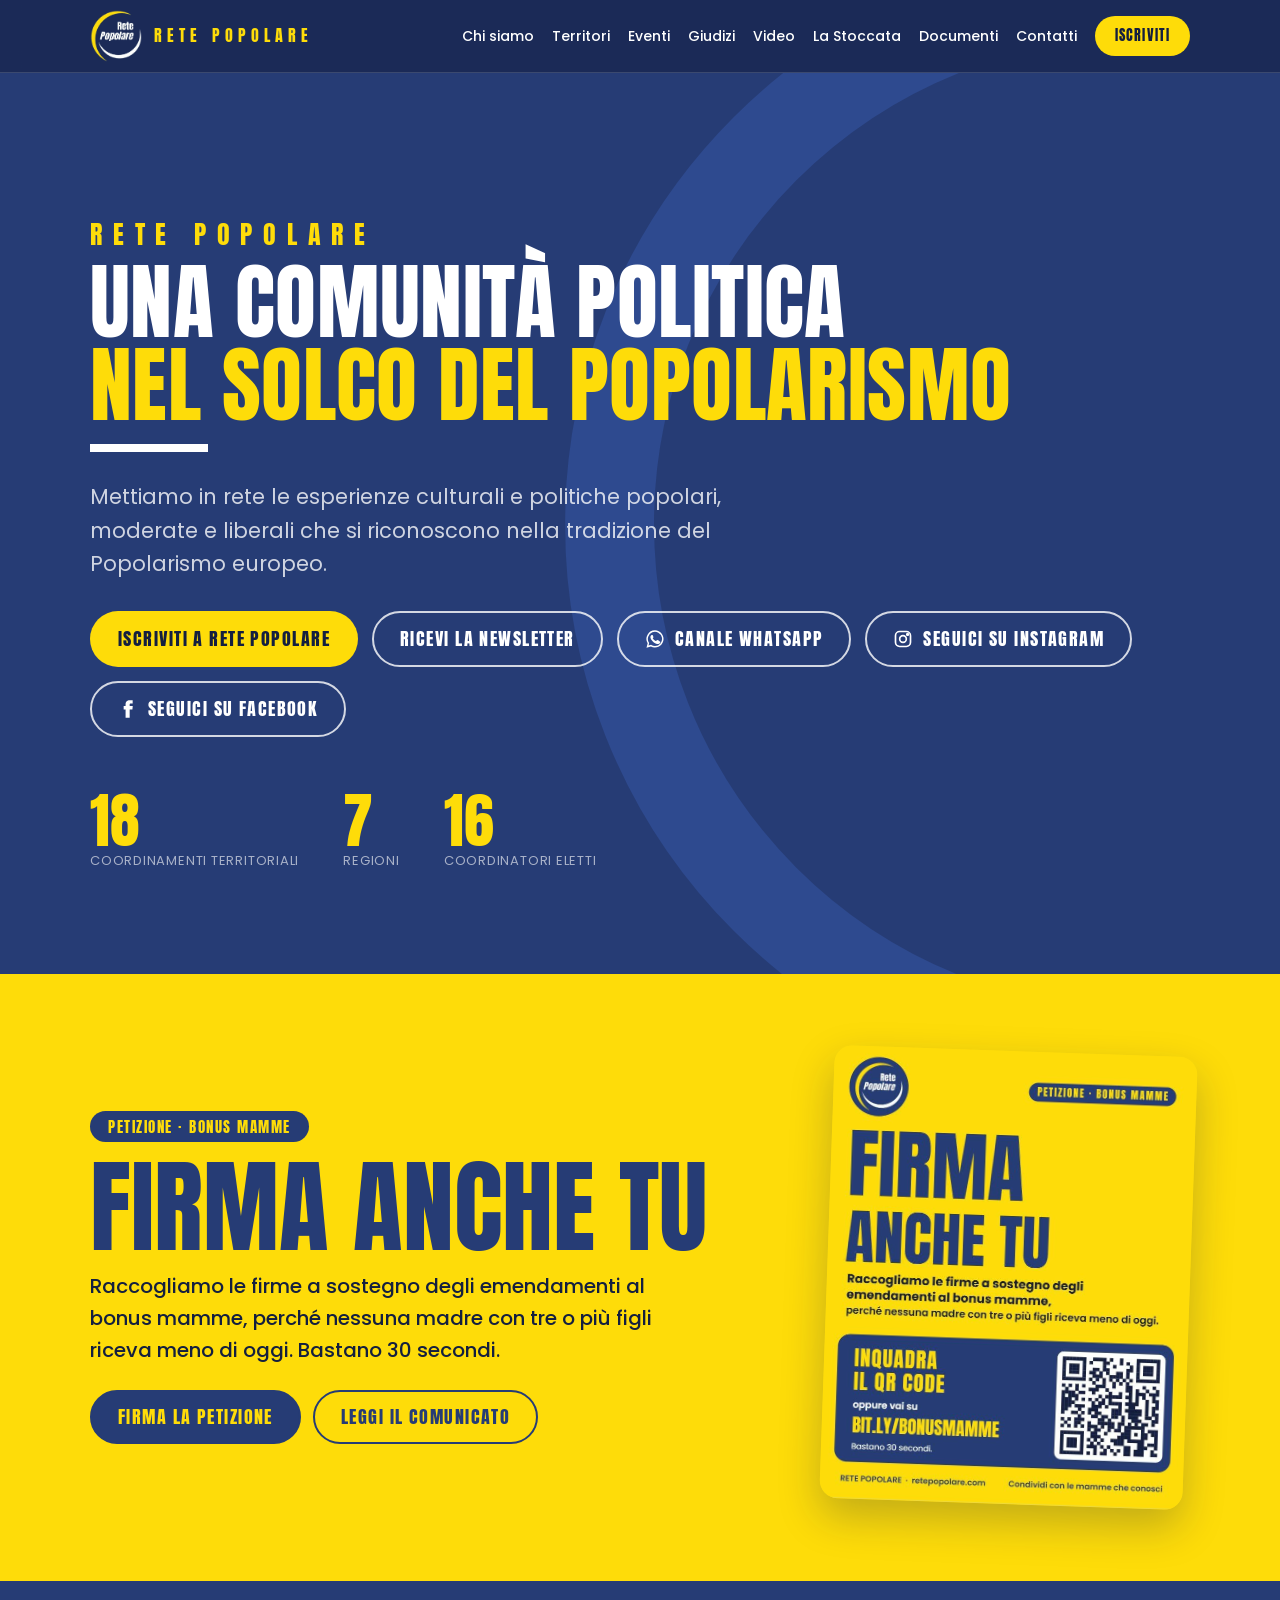
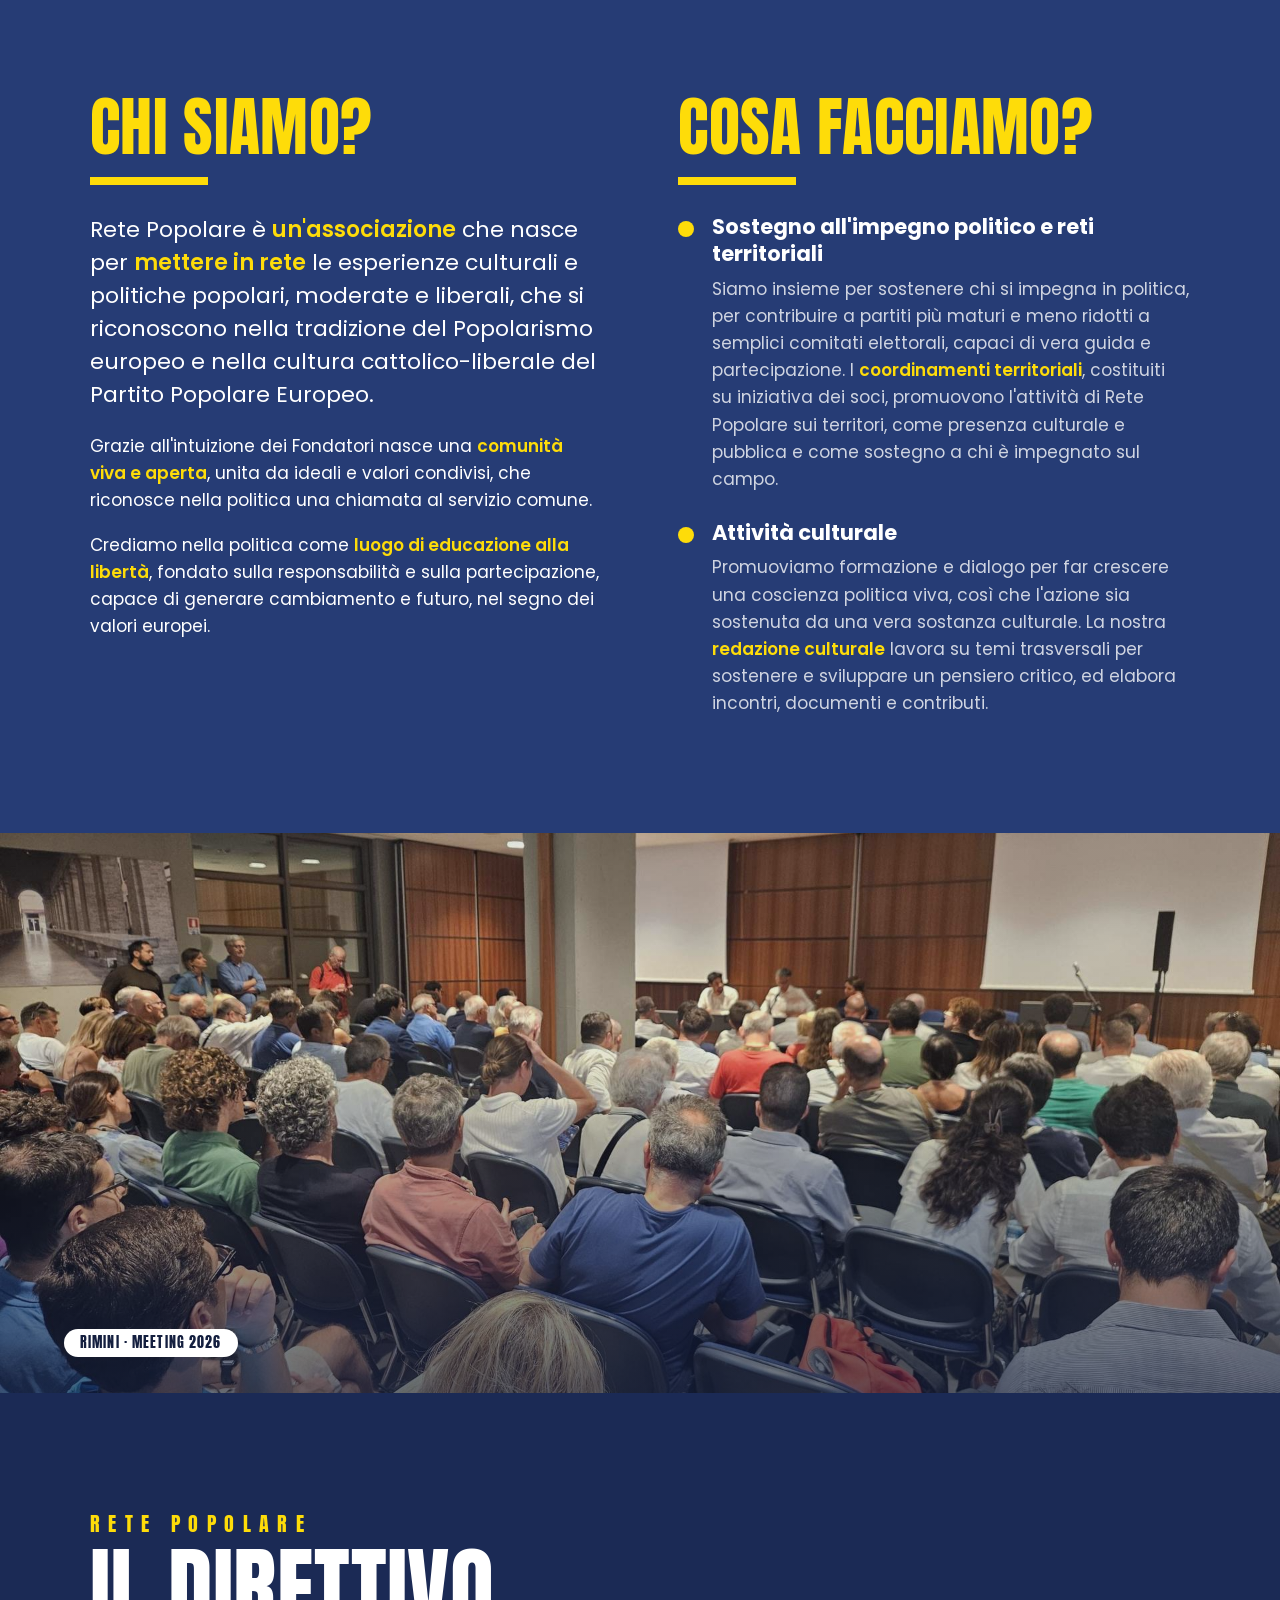
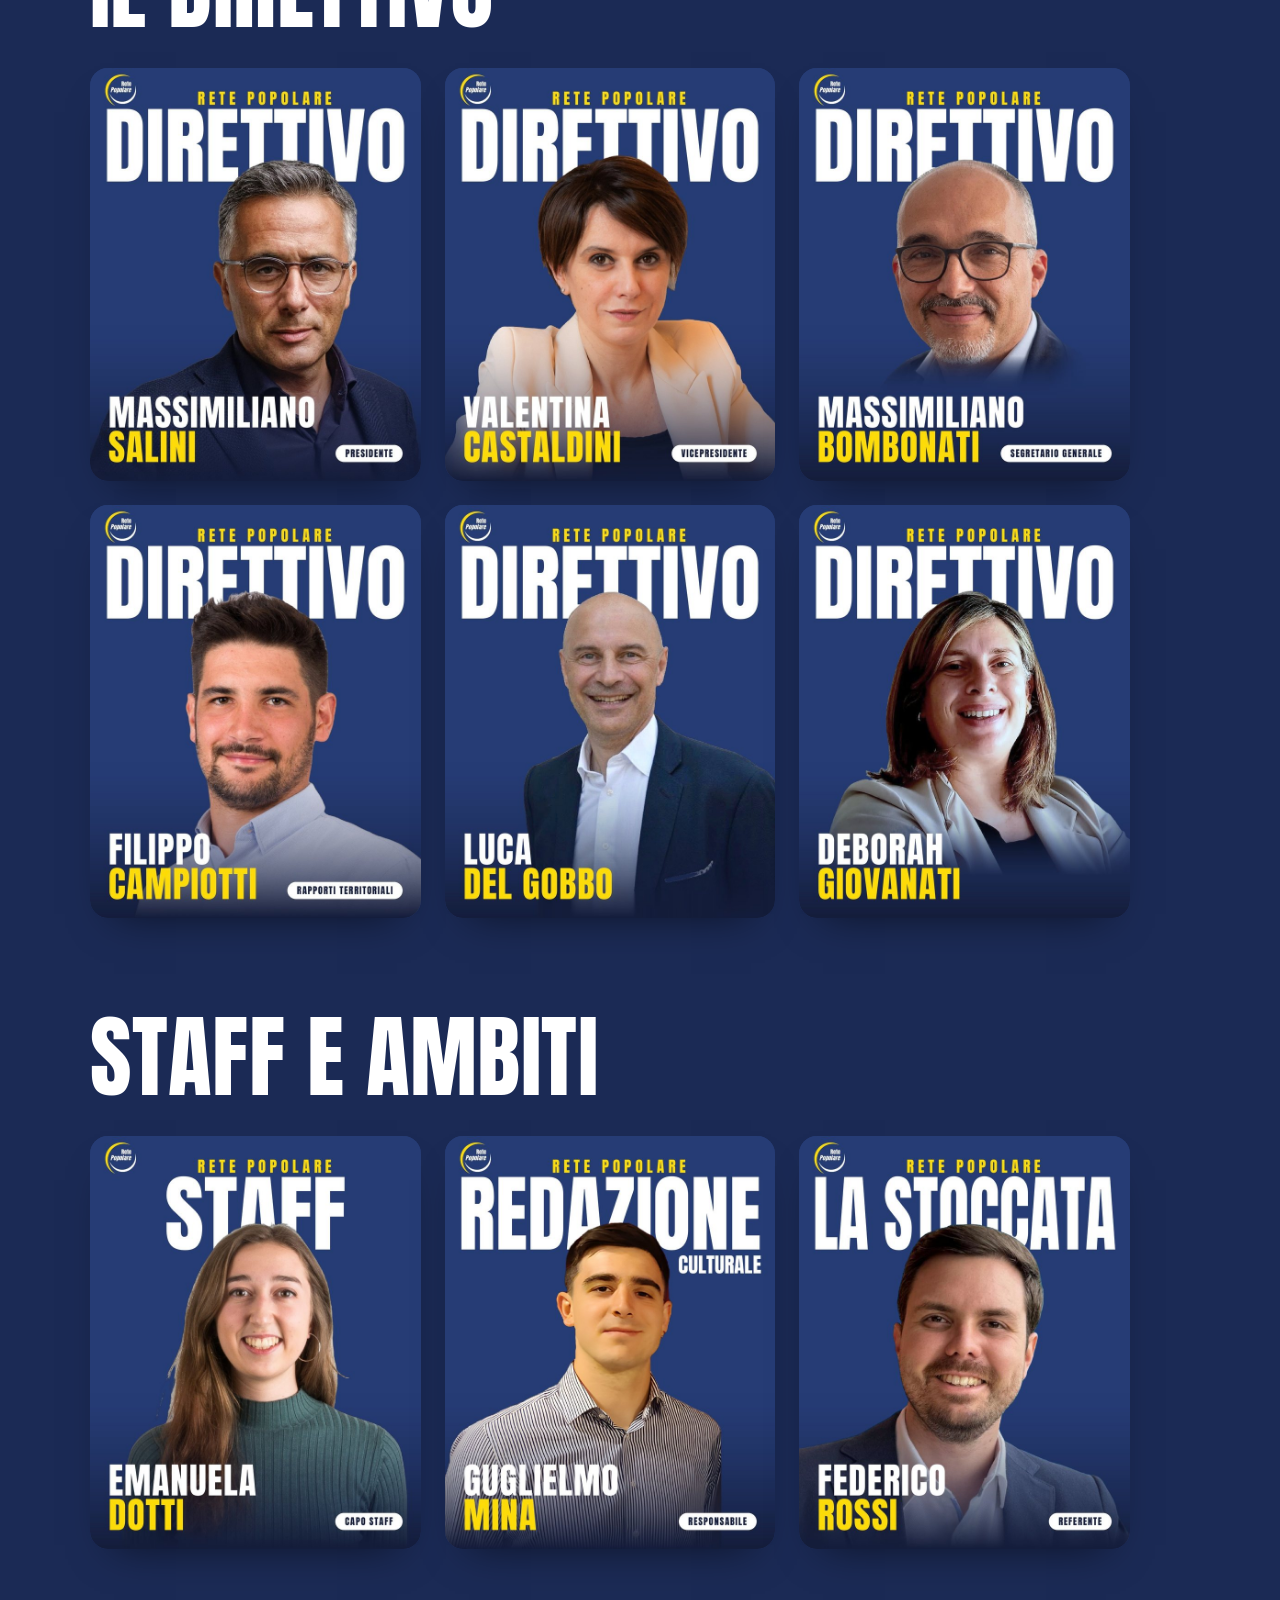
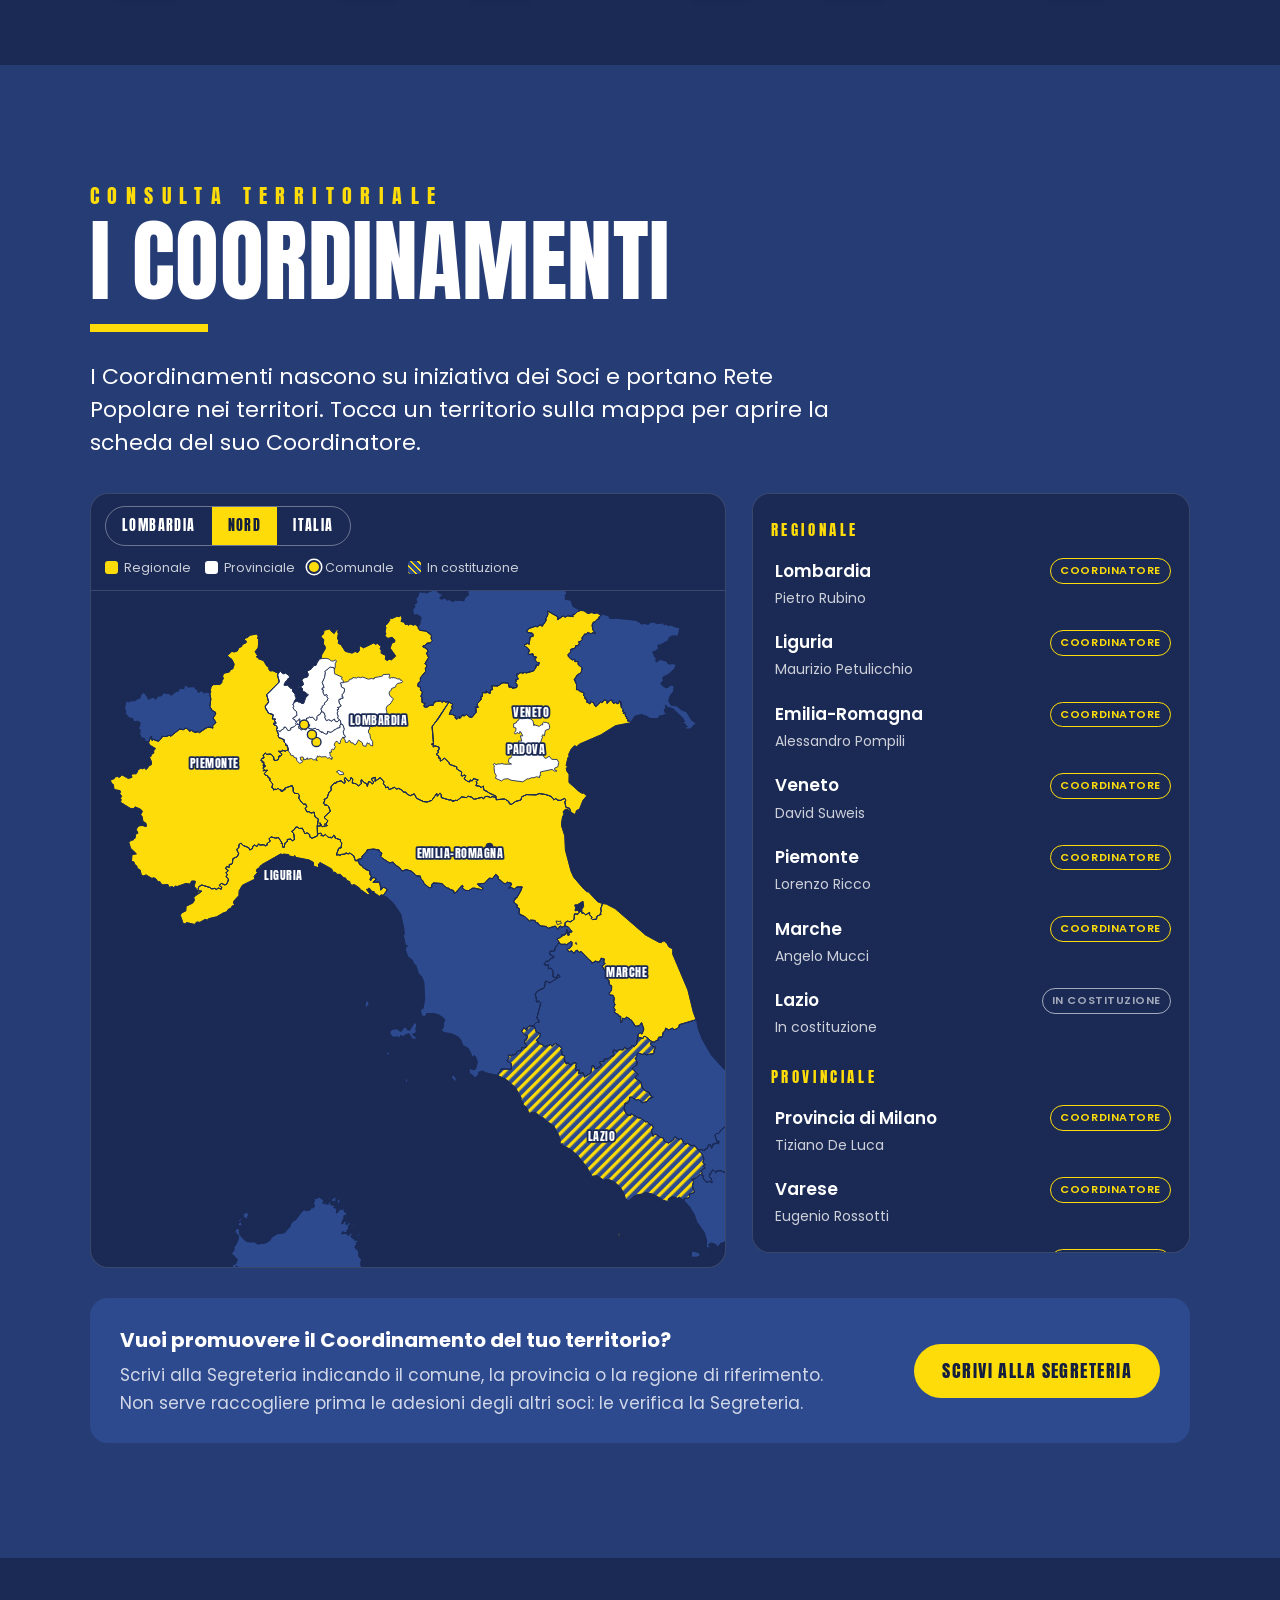
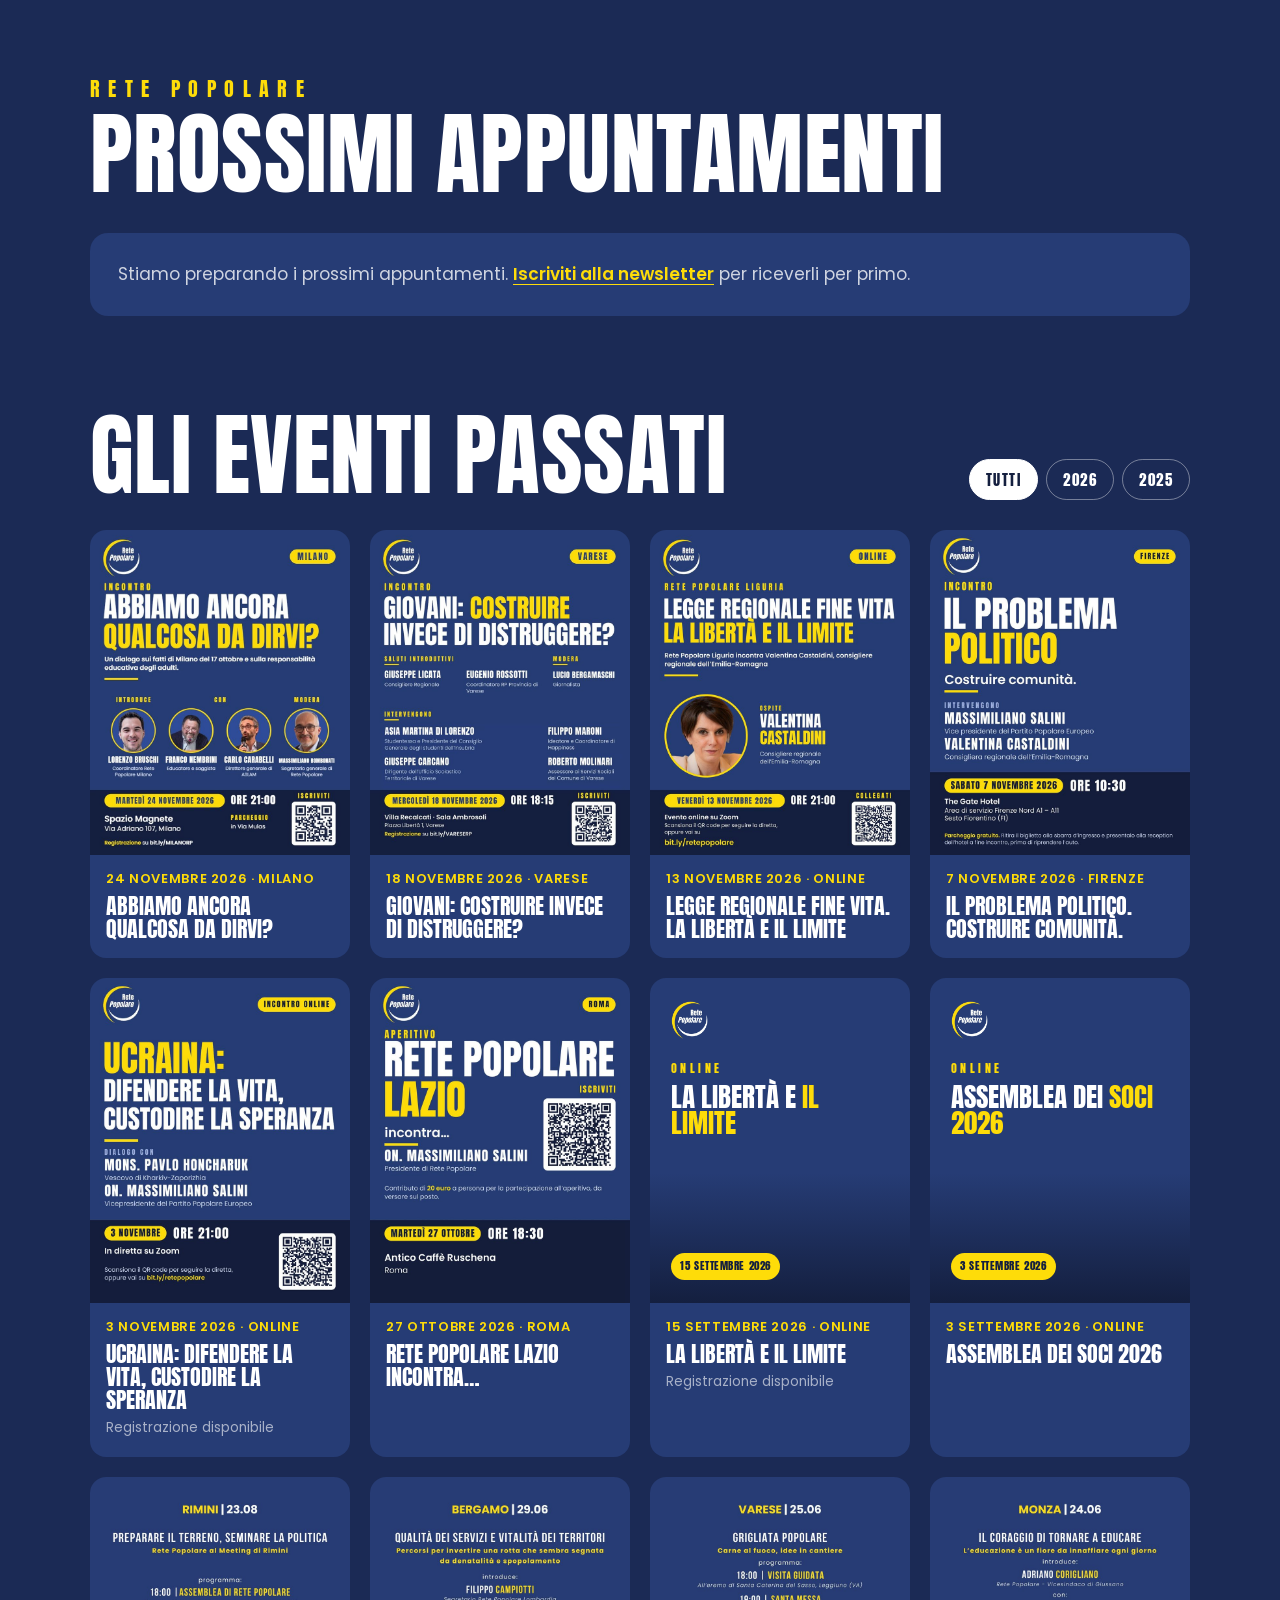
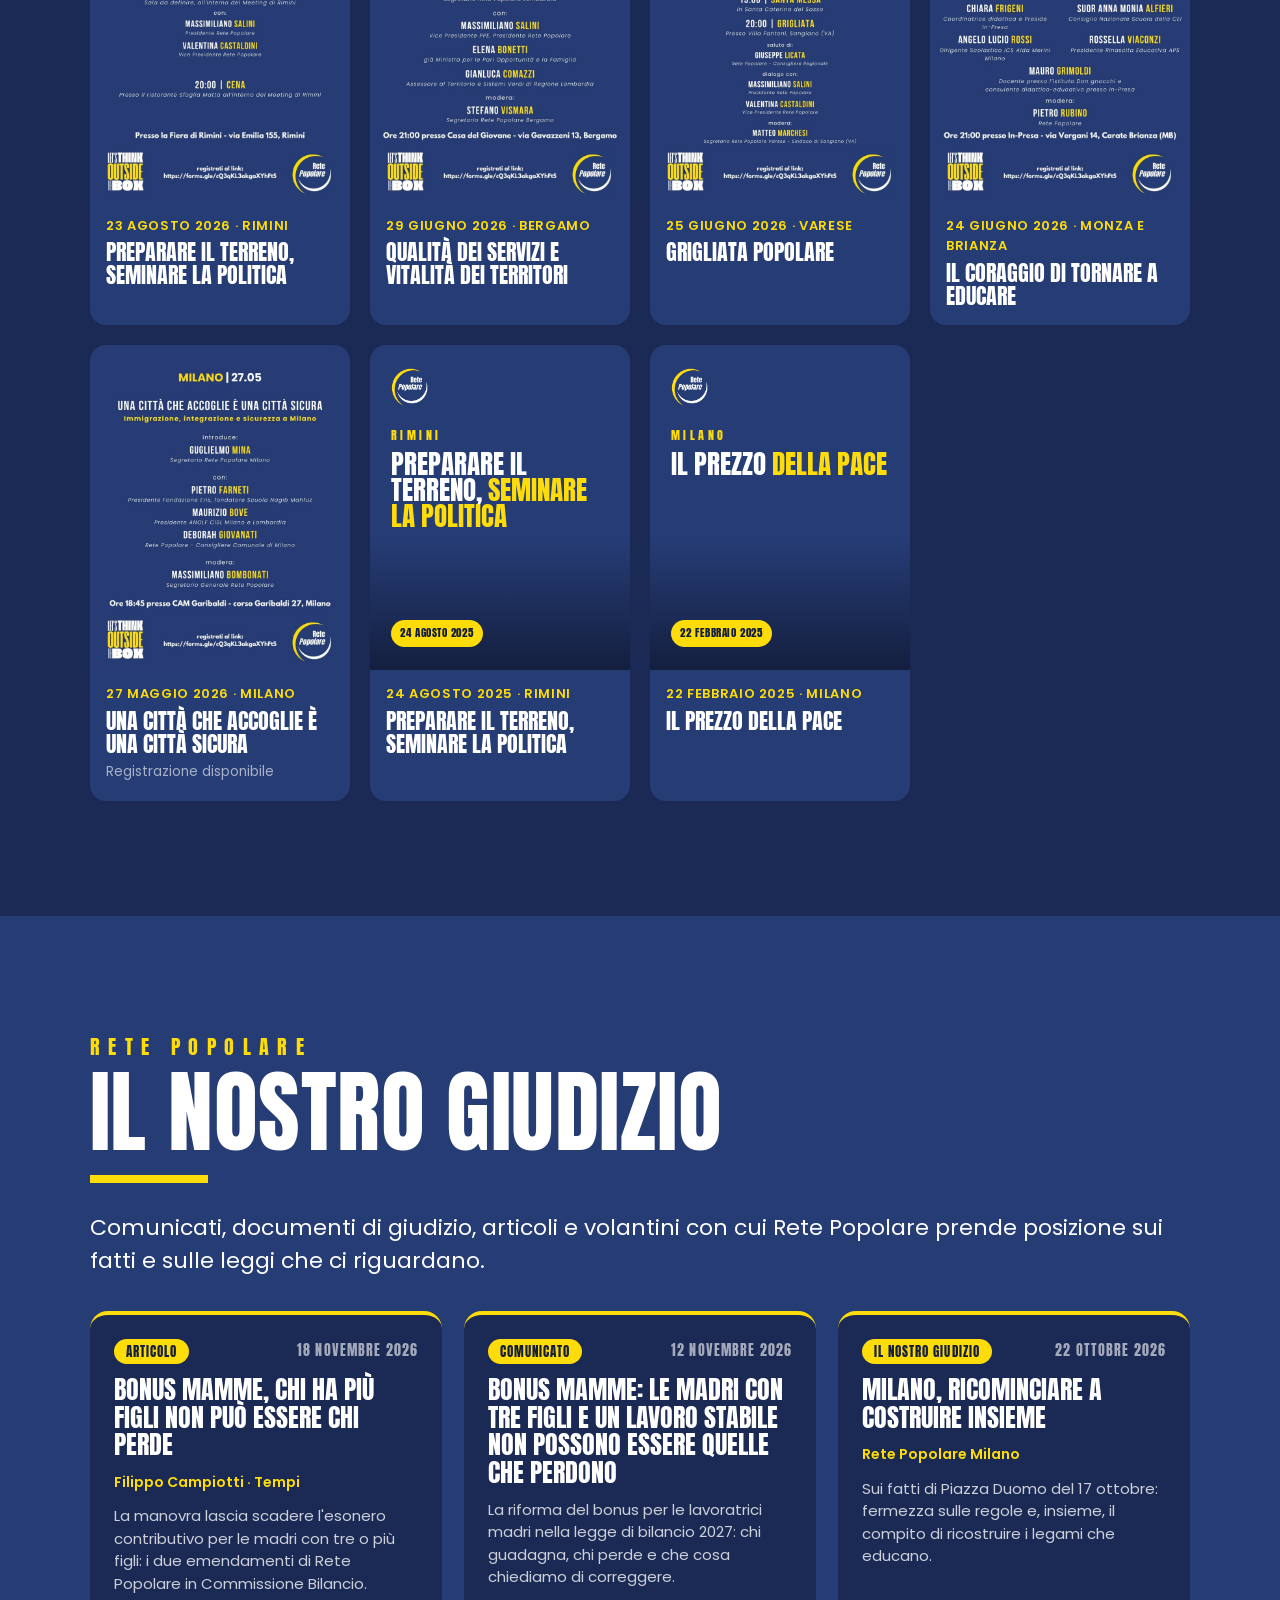
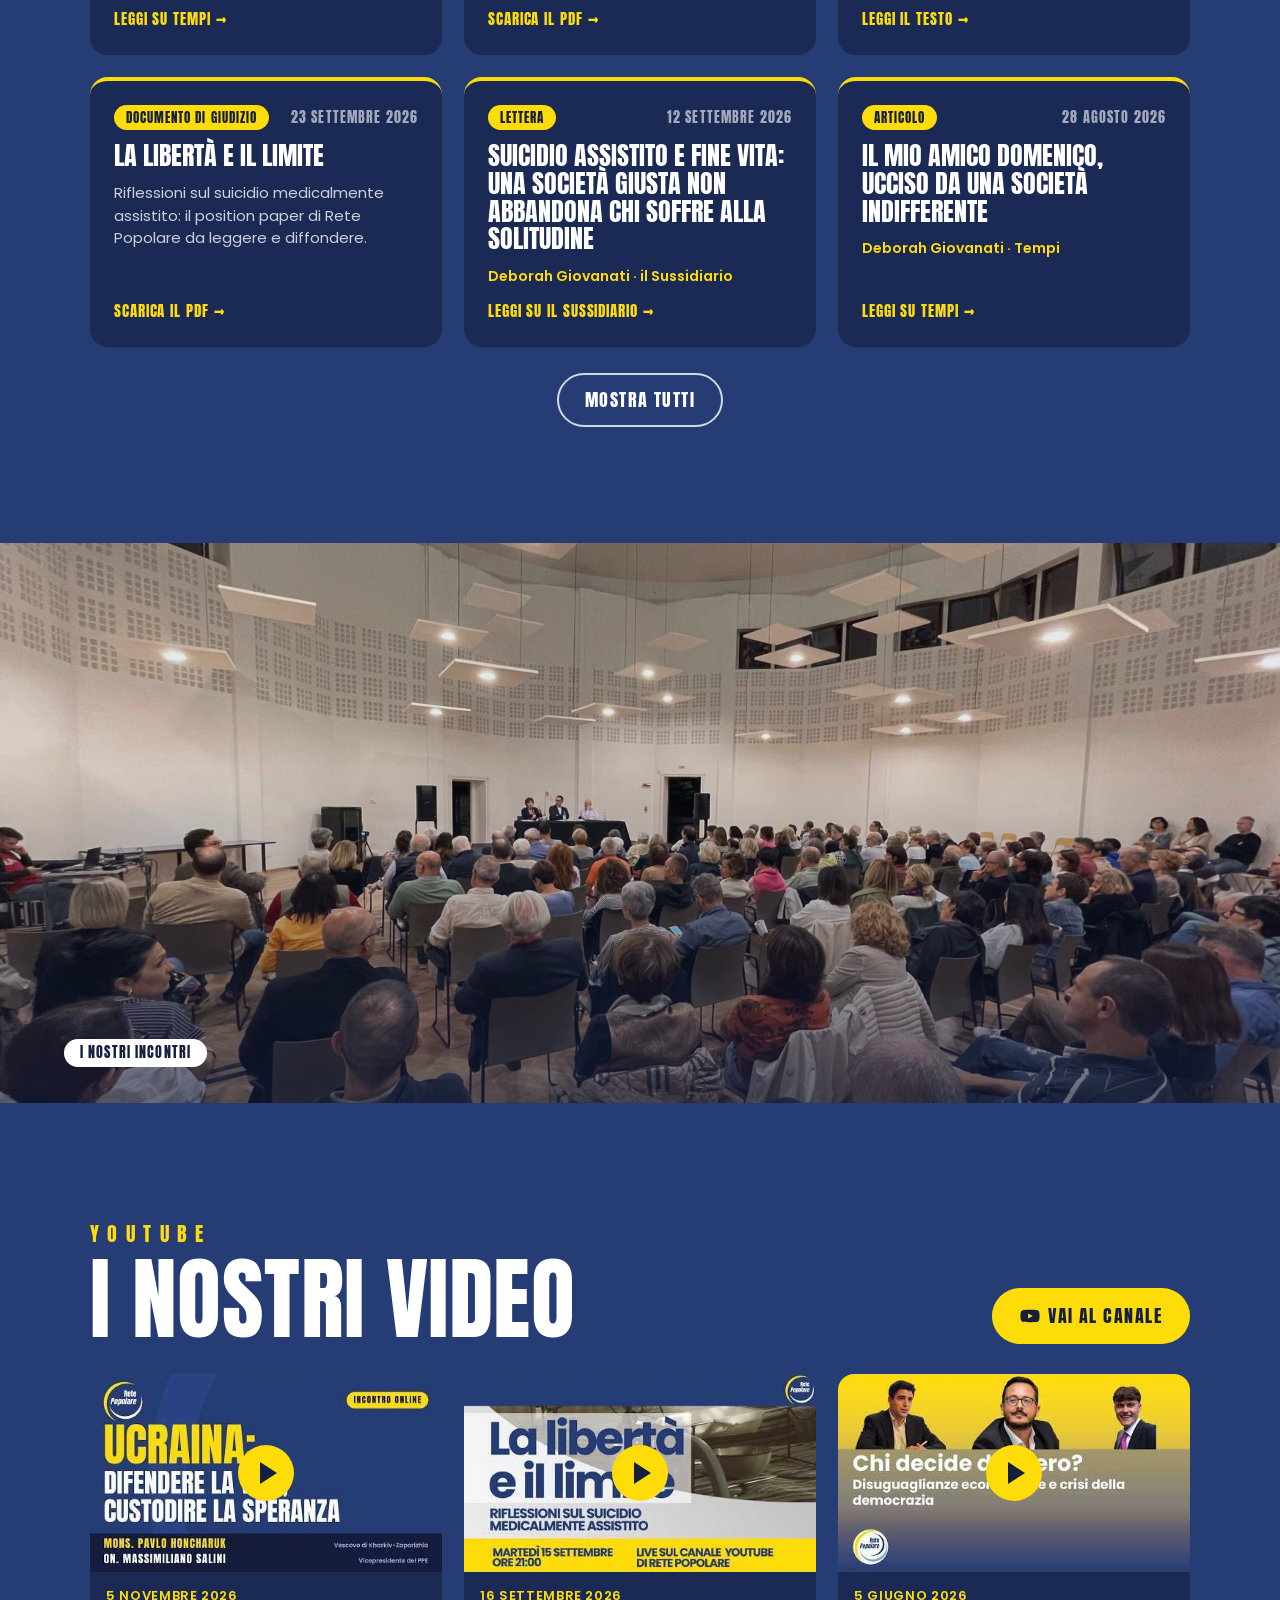
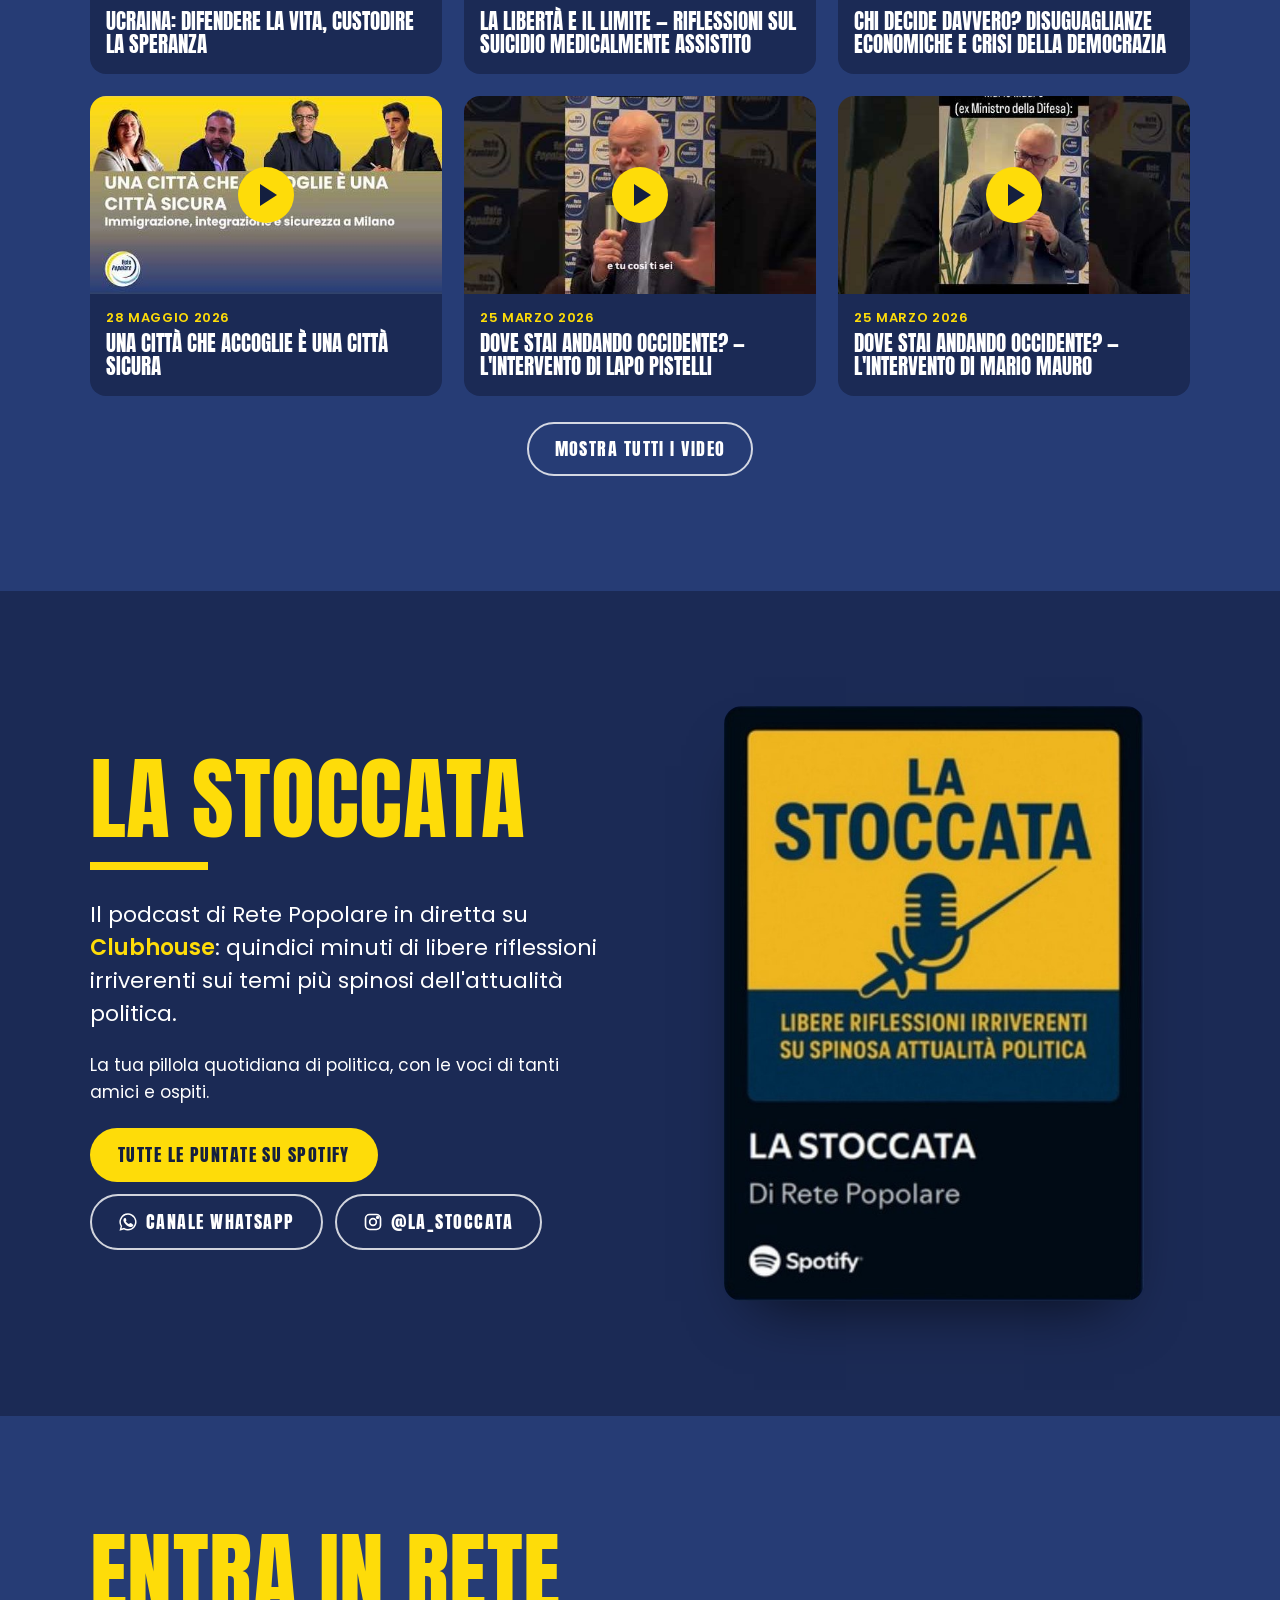
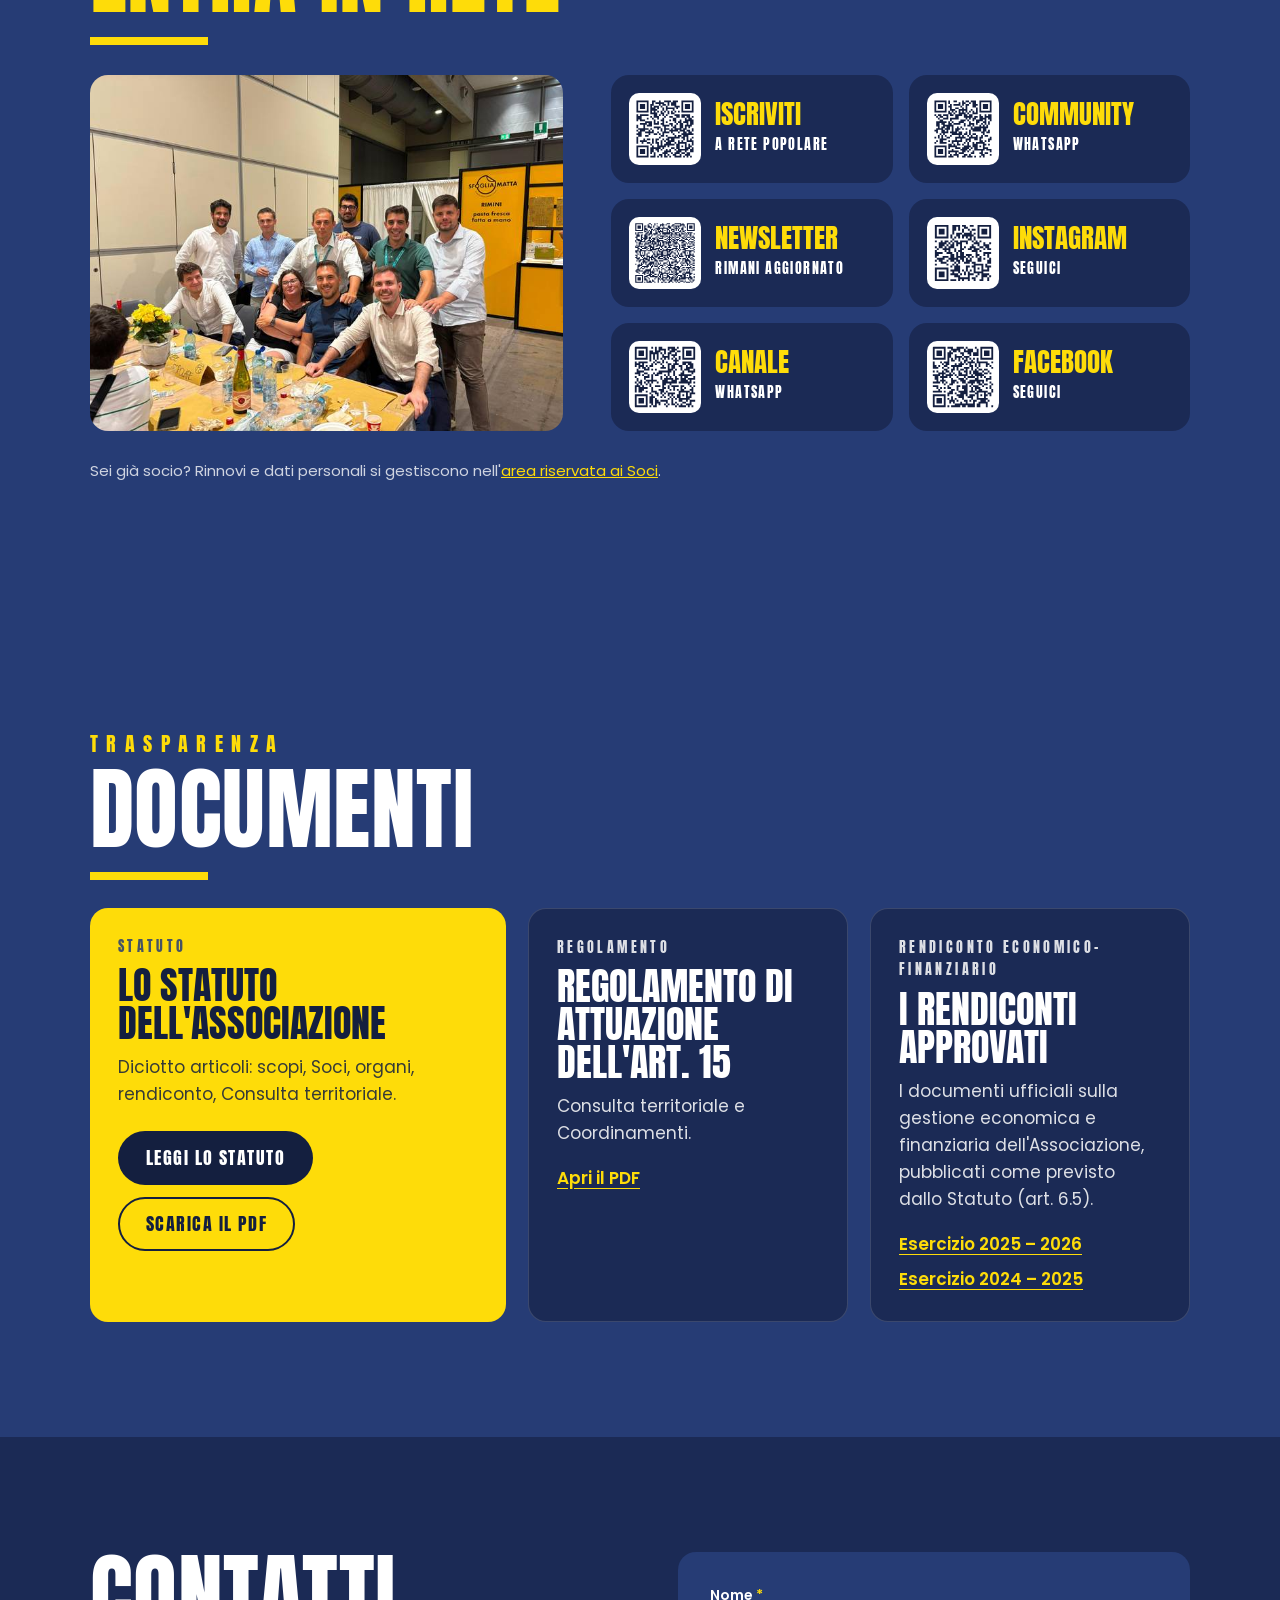
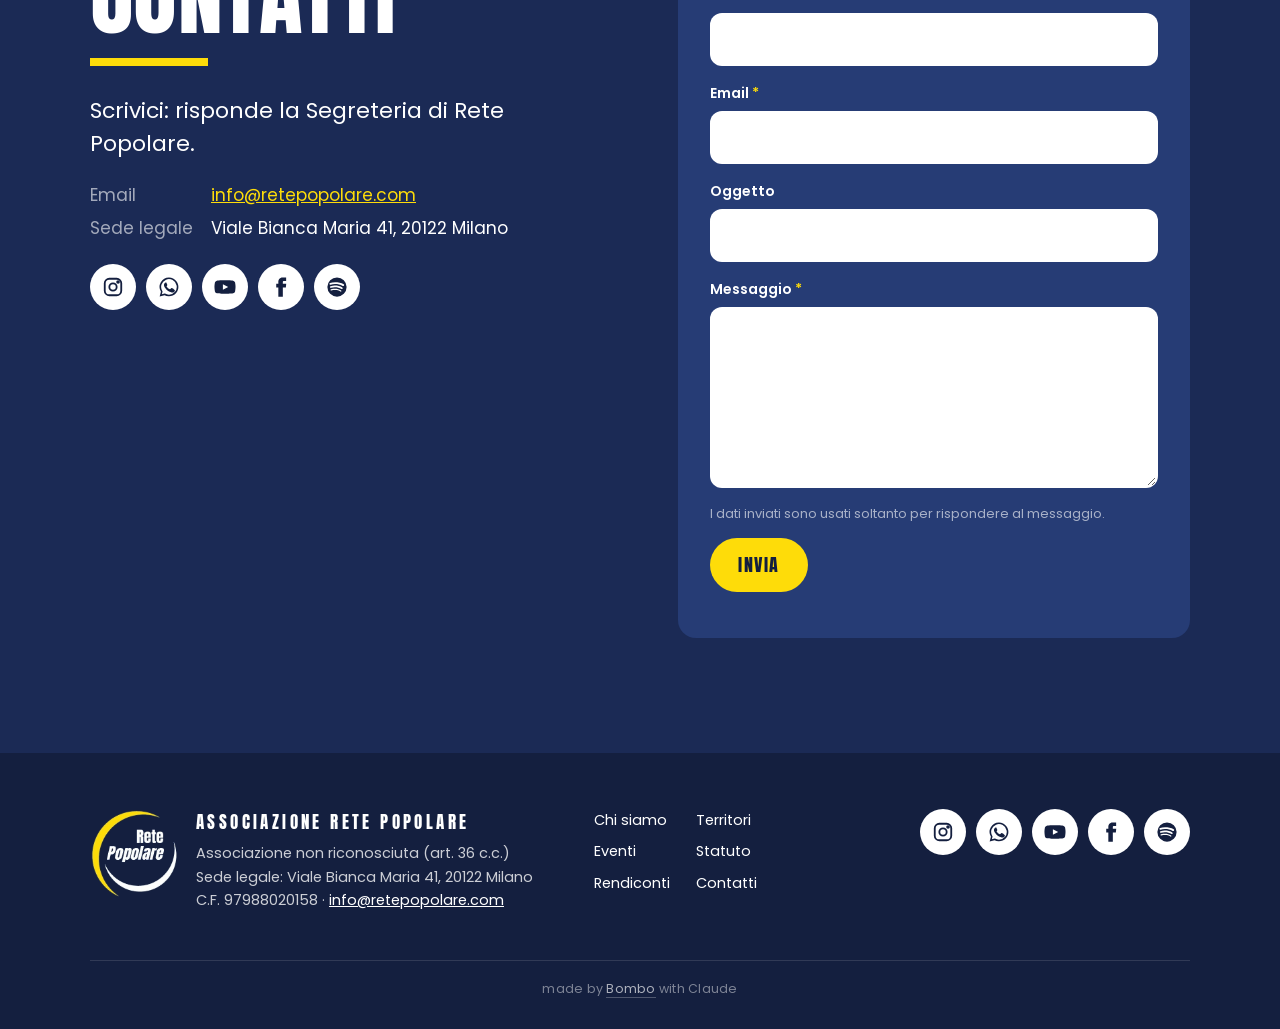
==== commit 05a53095: "Firma nel piè di pagina: made by Bombo with Claude Co-Authored-By: Claude Opus 5.5 <noreply@anthropi" ====
--- a/index.html
+++ b/index.html
@@ -359,6 +359,7 @@
     </nav>
     <div class="social" id="socialFoot"></div>
   </div>
+  <div class="wrap"><p class="foot__sign">made by <a href="https://www.massimilianobombonati.it/" target="_blank" rel="noopener">Bombo</a> with Claude</p></div>
 </footer>
 
 <!-- Scheda (coordinatore / evento) -->
--- a/style.css
+++ b/style.css
@@ -352,3 +352,8 @@
 @media (max-width:860px){.spot__in{grid-template-columns:minmax(0,1fr)}.spot__img{justify-self:start;max-width:300px}}
 .spot__t{text-wrap:balance}
 @media (max-width:860px){.spot__img{display:none}}
+
+/* Firma in fondo al piè di pagina */
+.foot__sign{margin:34px 0 0;padding-top:18px;border-top:1px solid rgba(255,255,255,.12);text-align:center;font-size:12.5px;letter-spacing:.02em;color:rgba(255,255,255,.45)}
+.foot__sign a{color:rgba(255,255,255,.65);text-decoration:none;border-bottom:1px solid rgba(255,255,255,.25)}
+.foot__sign a:hover{color:var(--yellow);border-color:var(--yellow)}
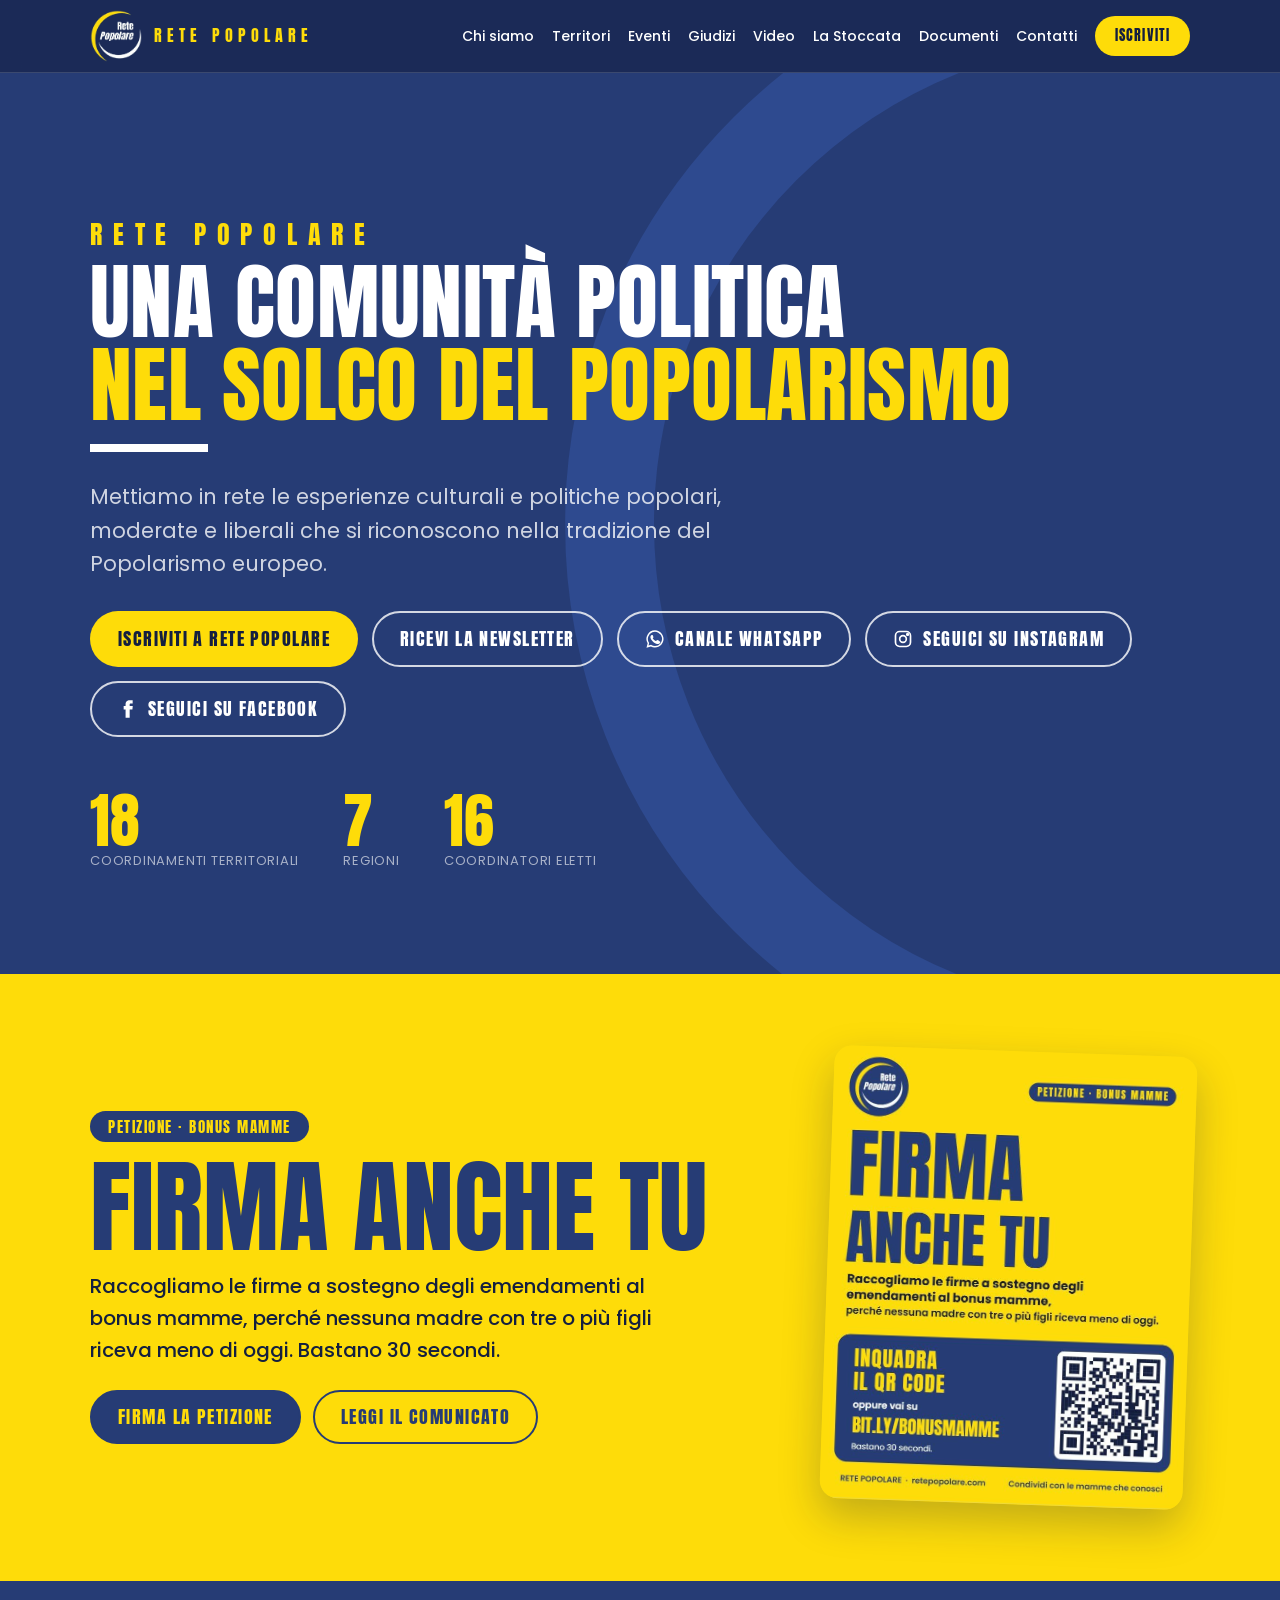
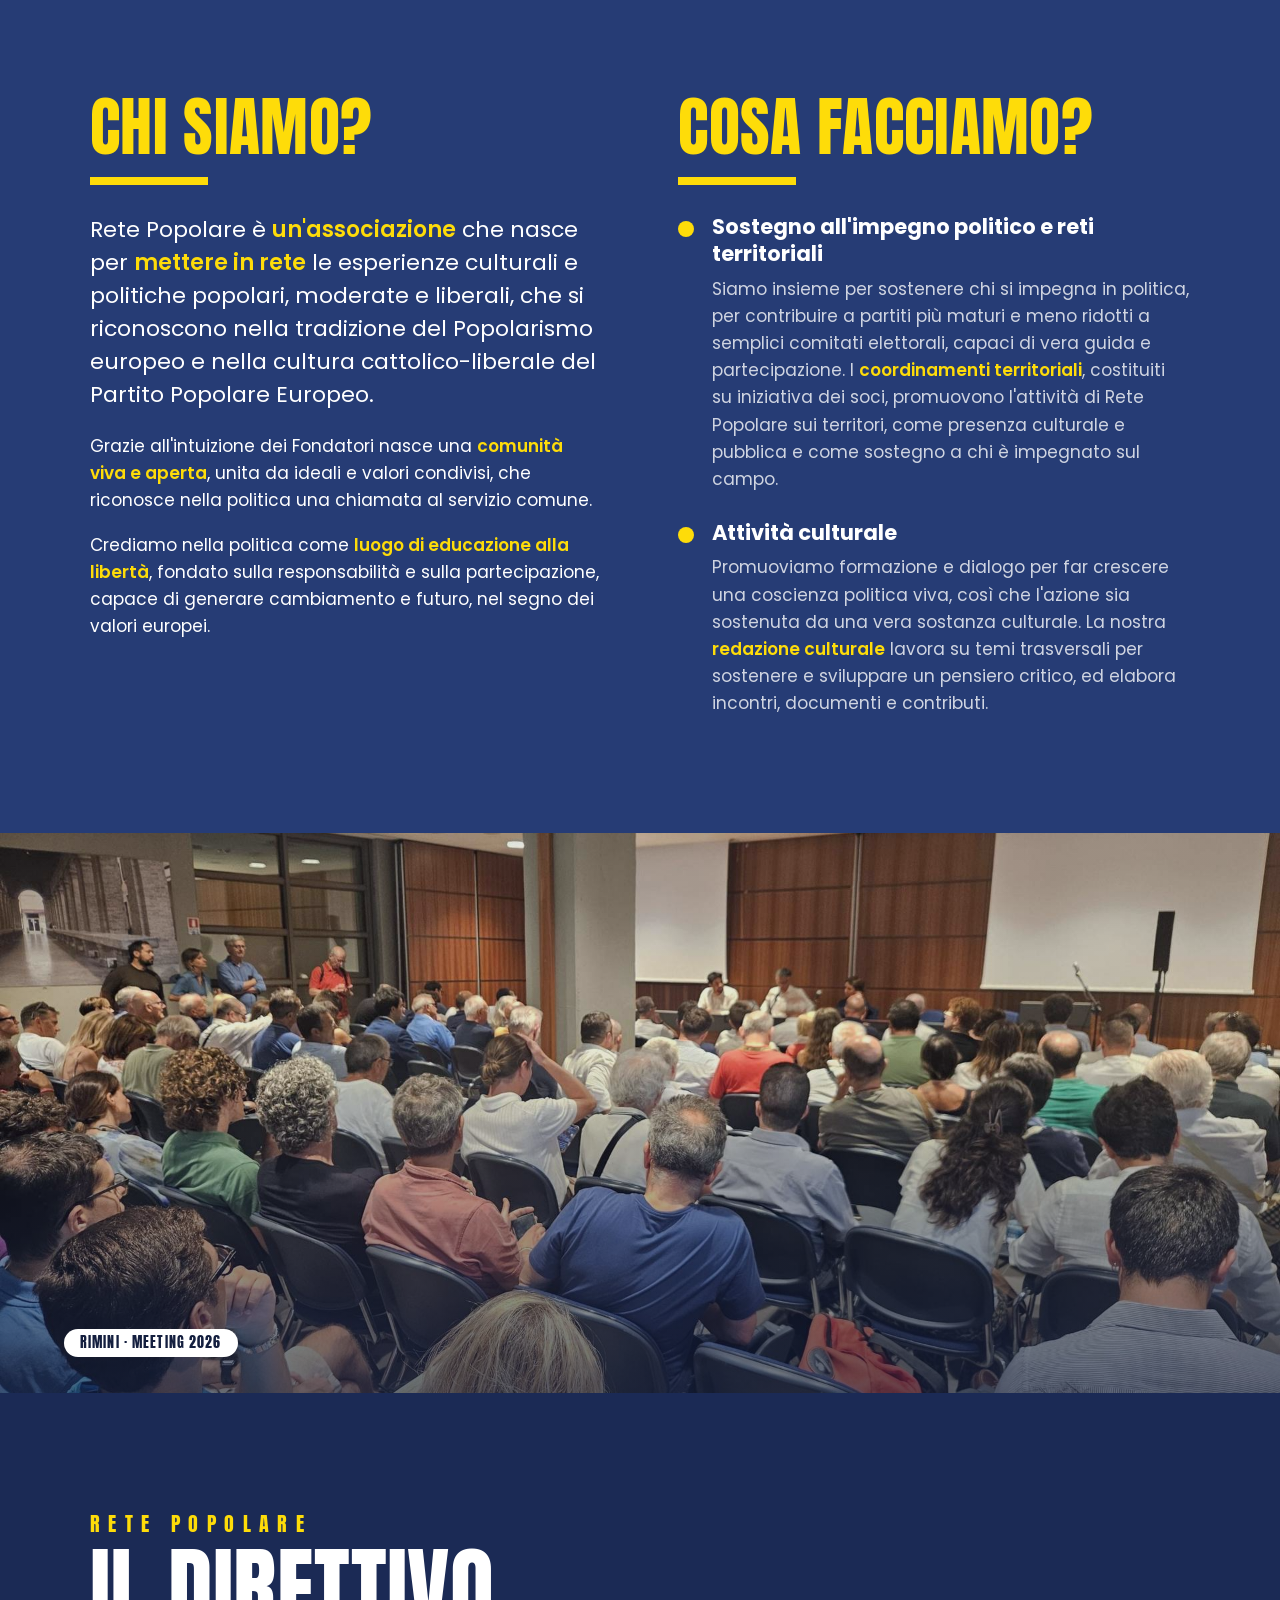
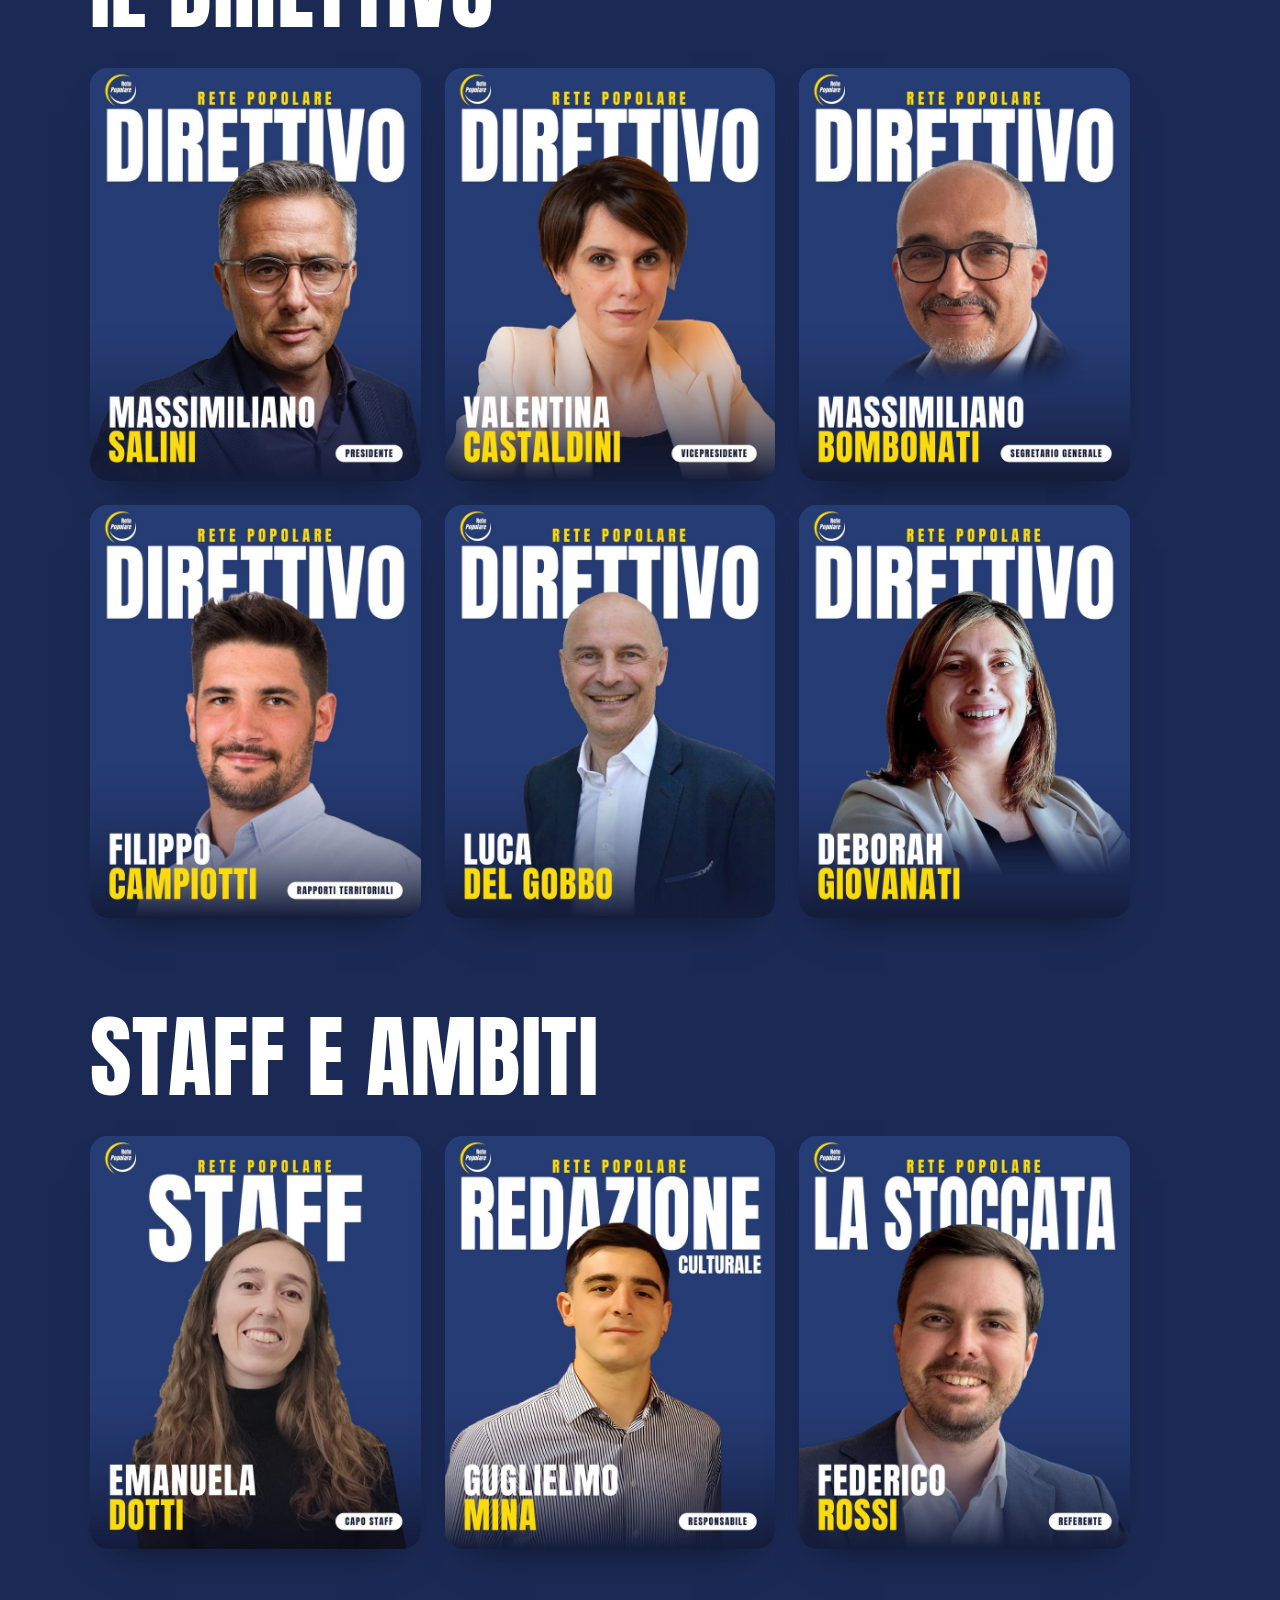
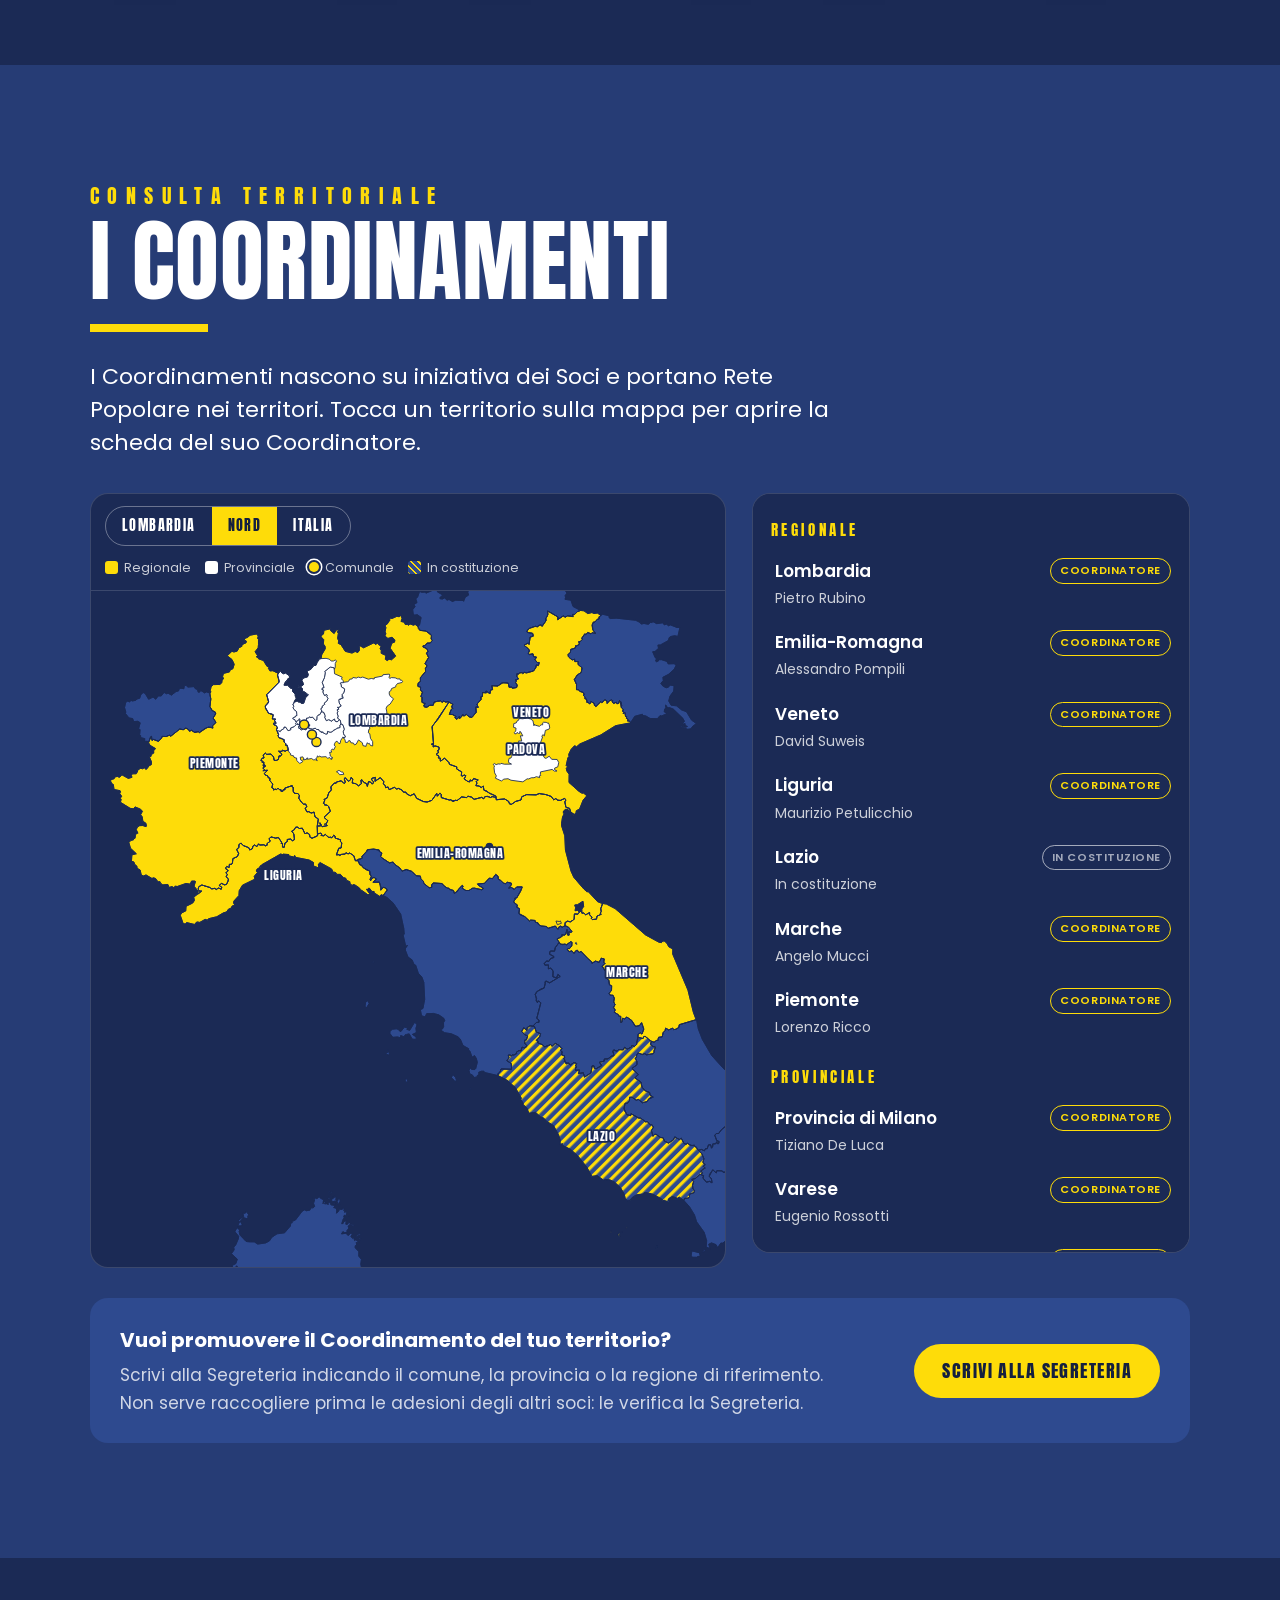
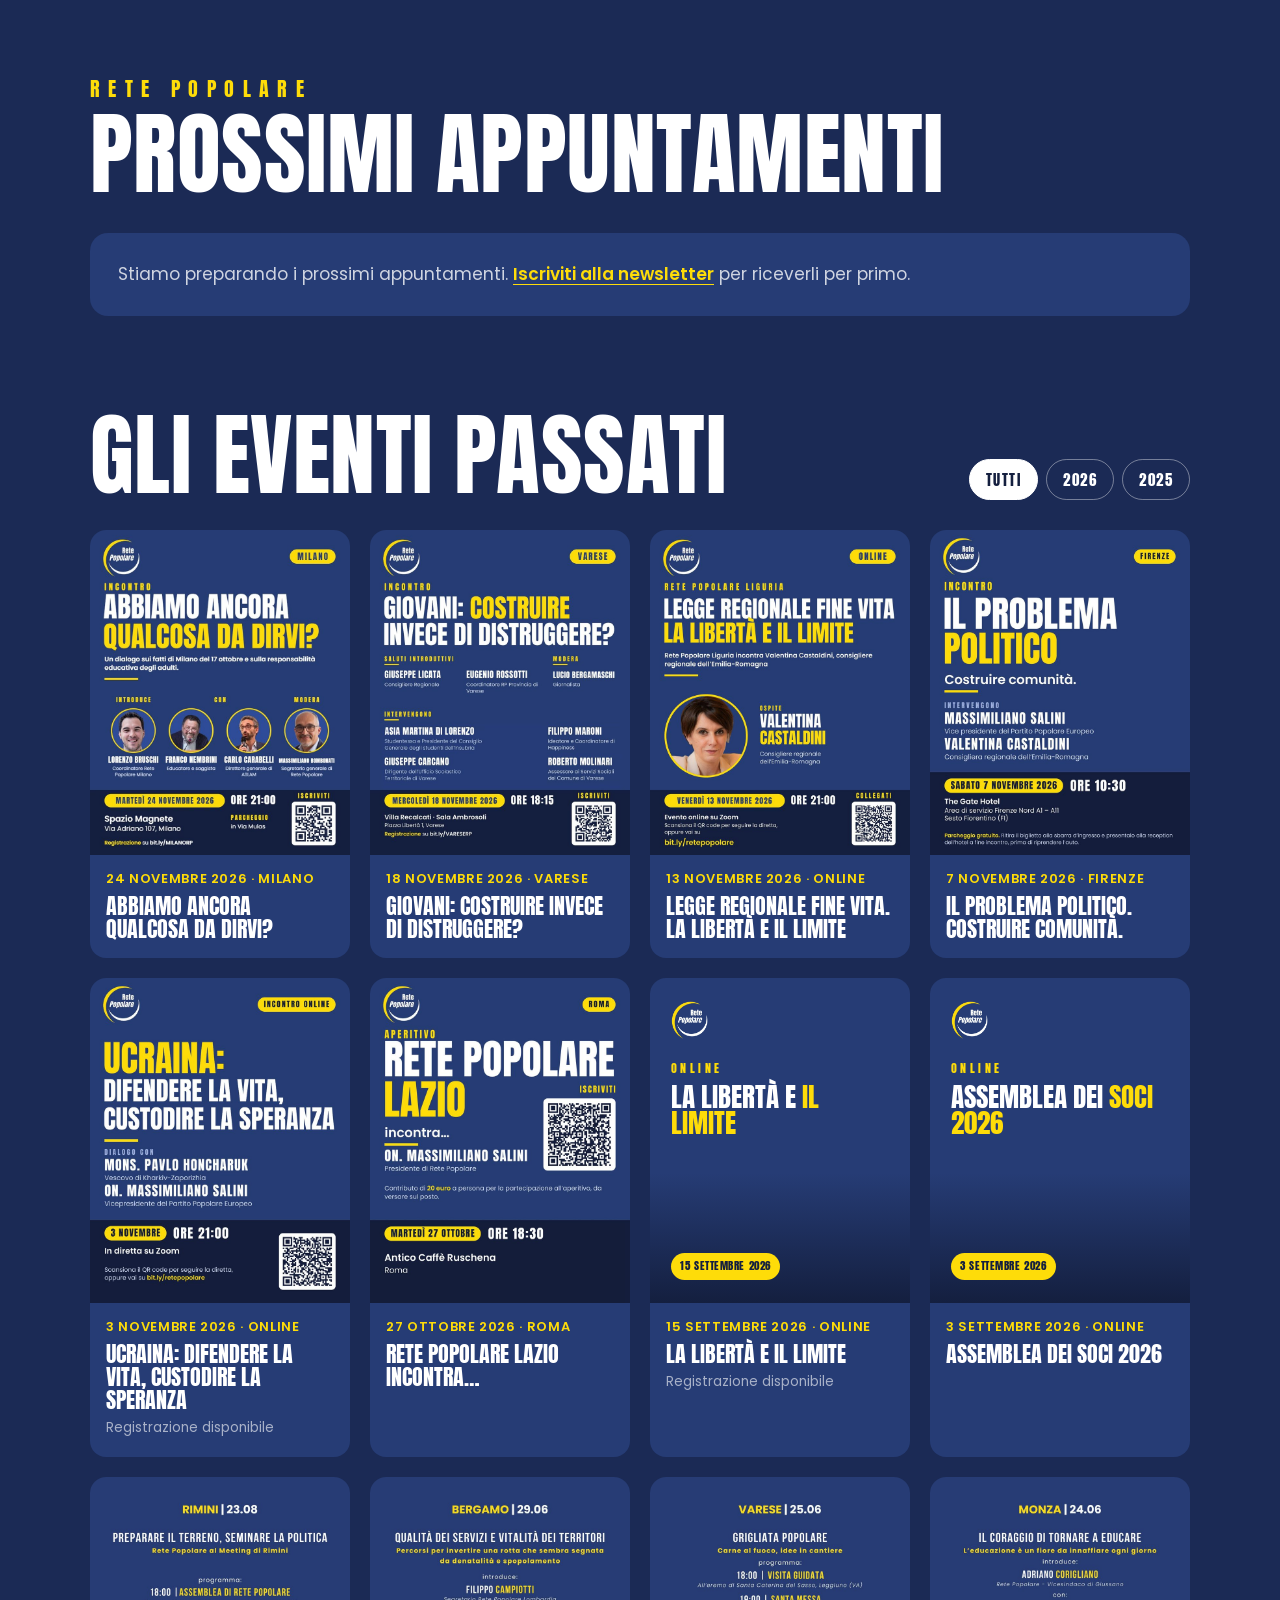
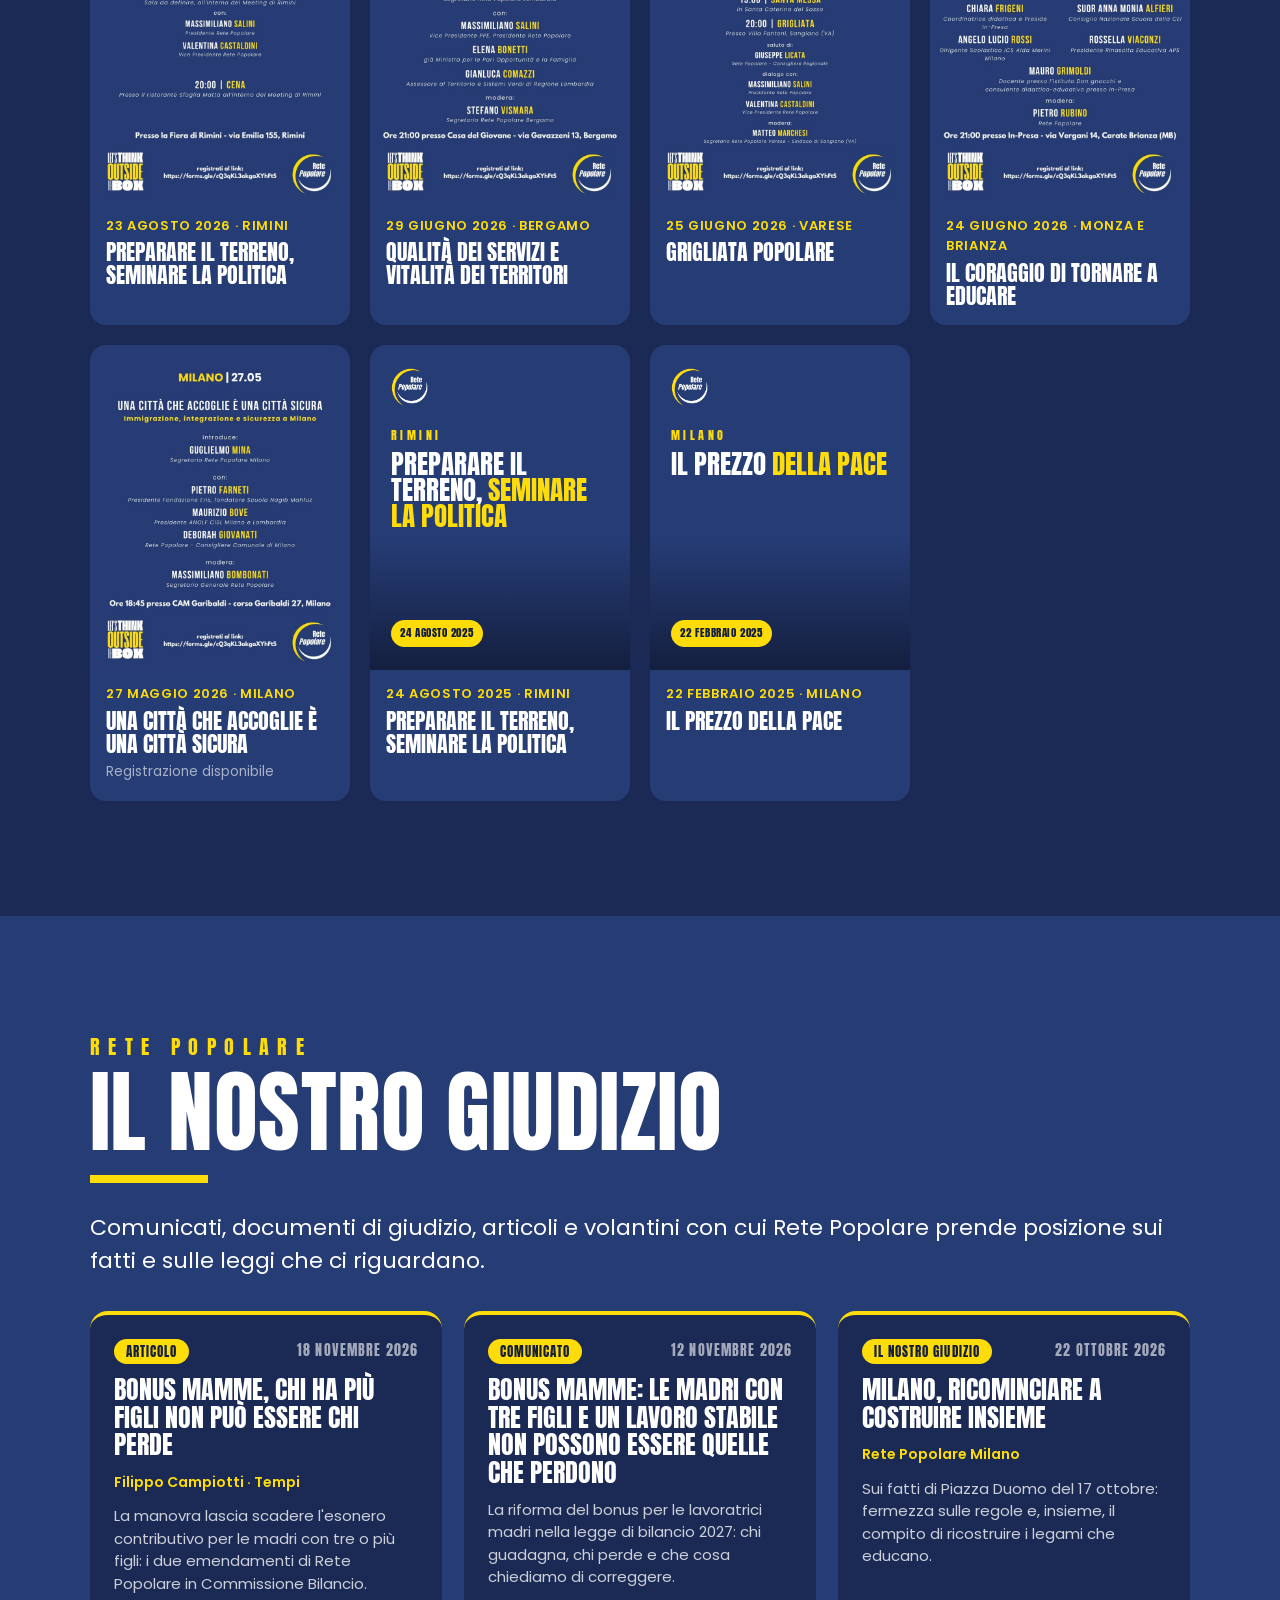
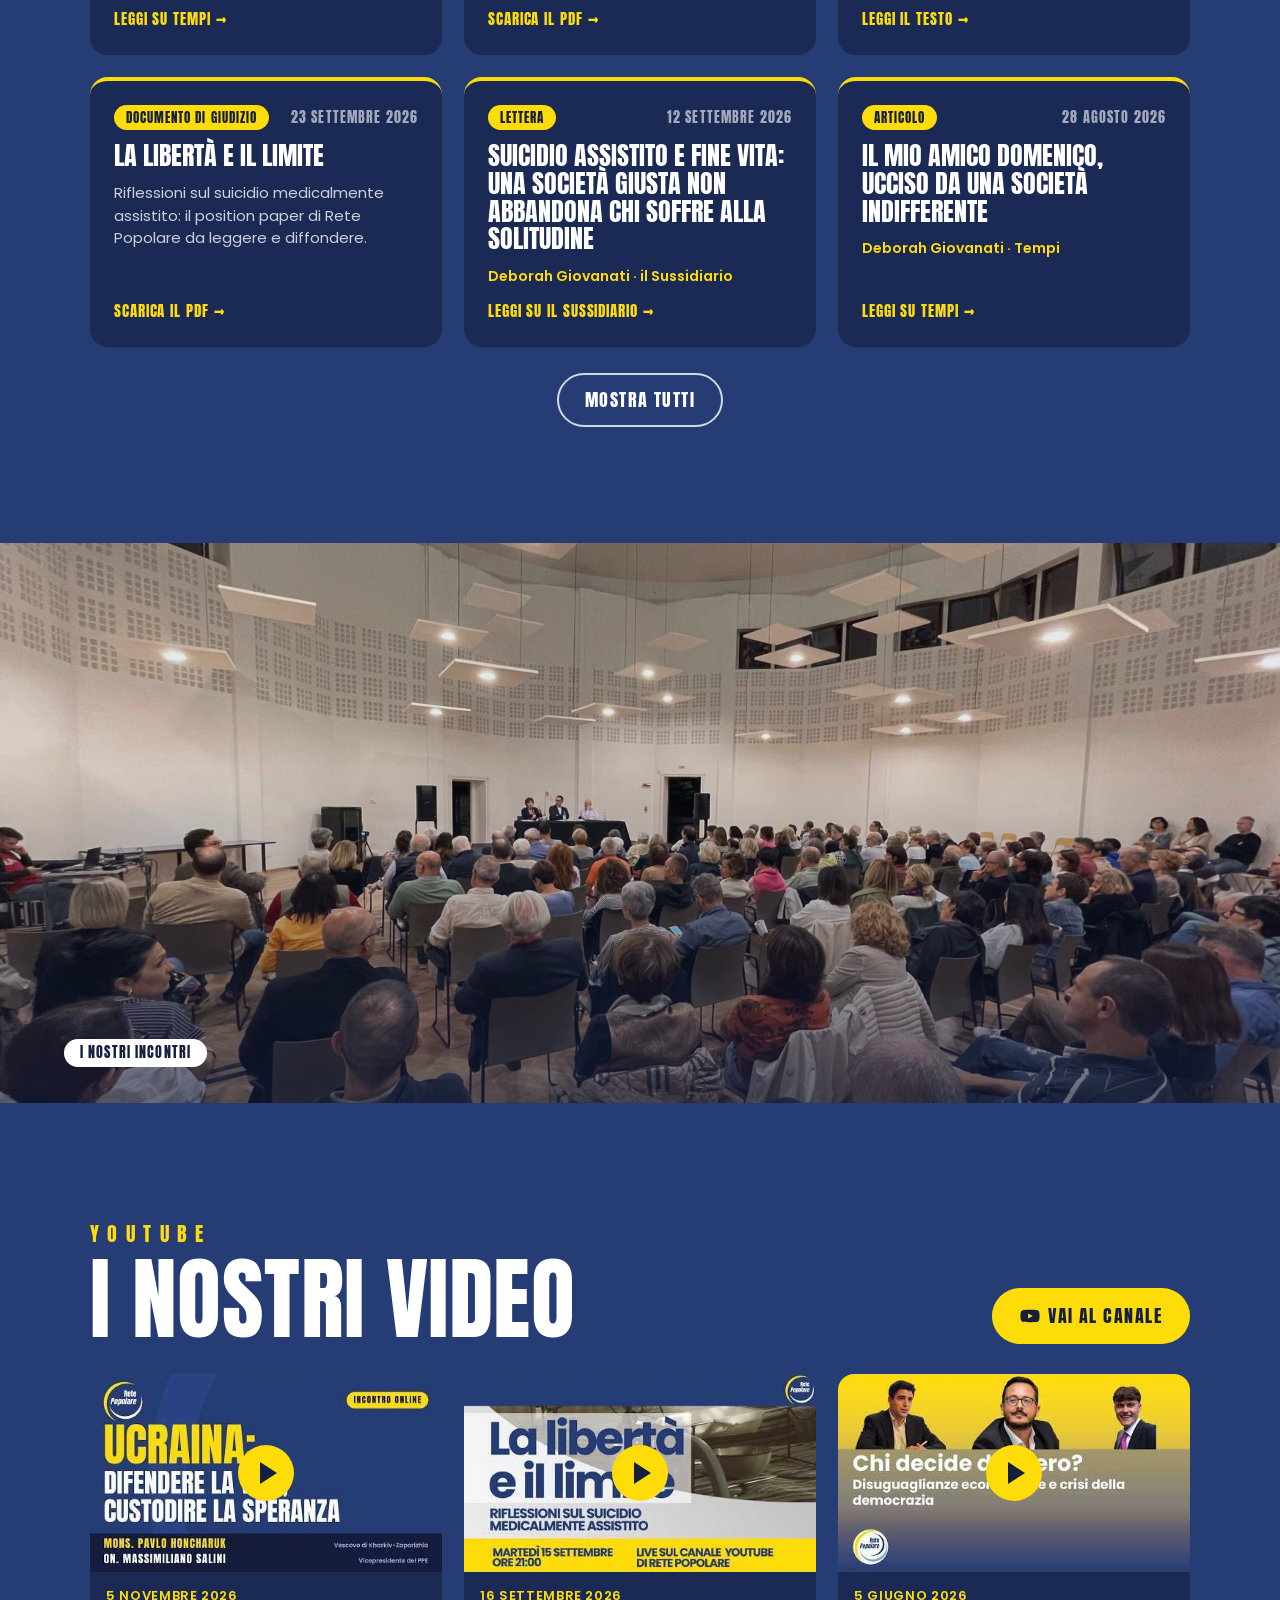
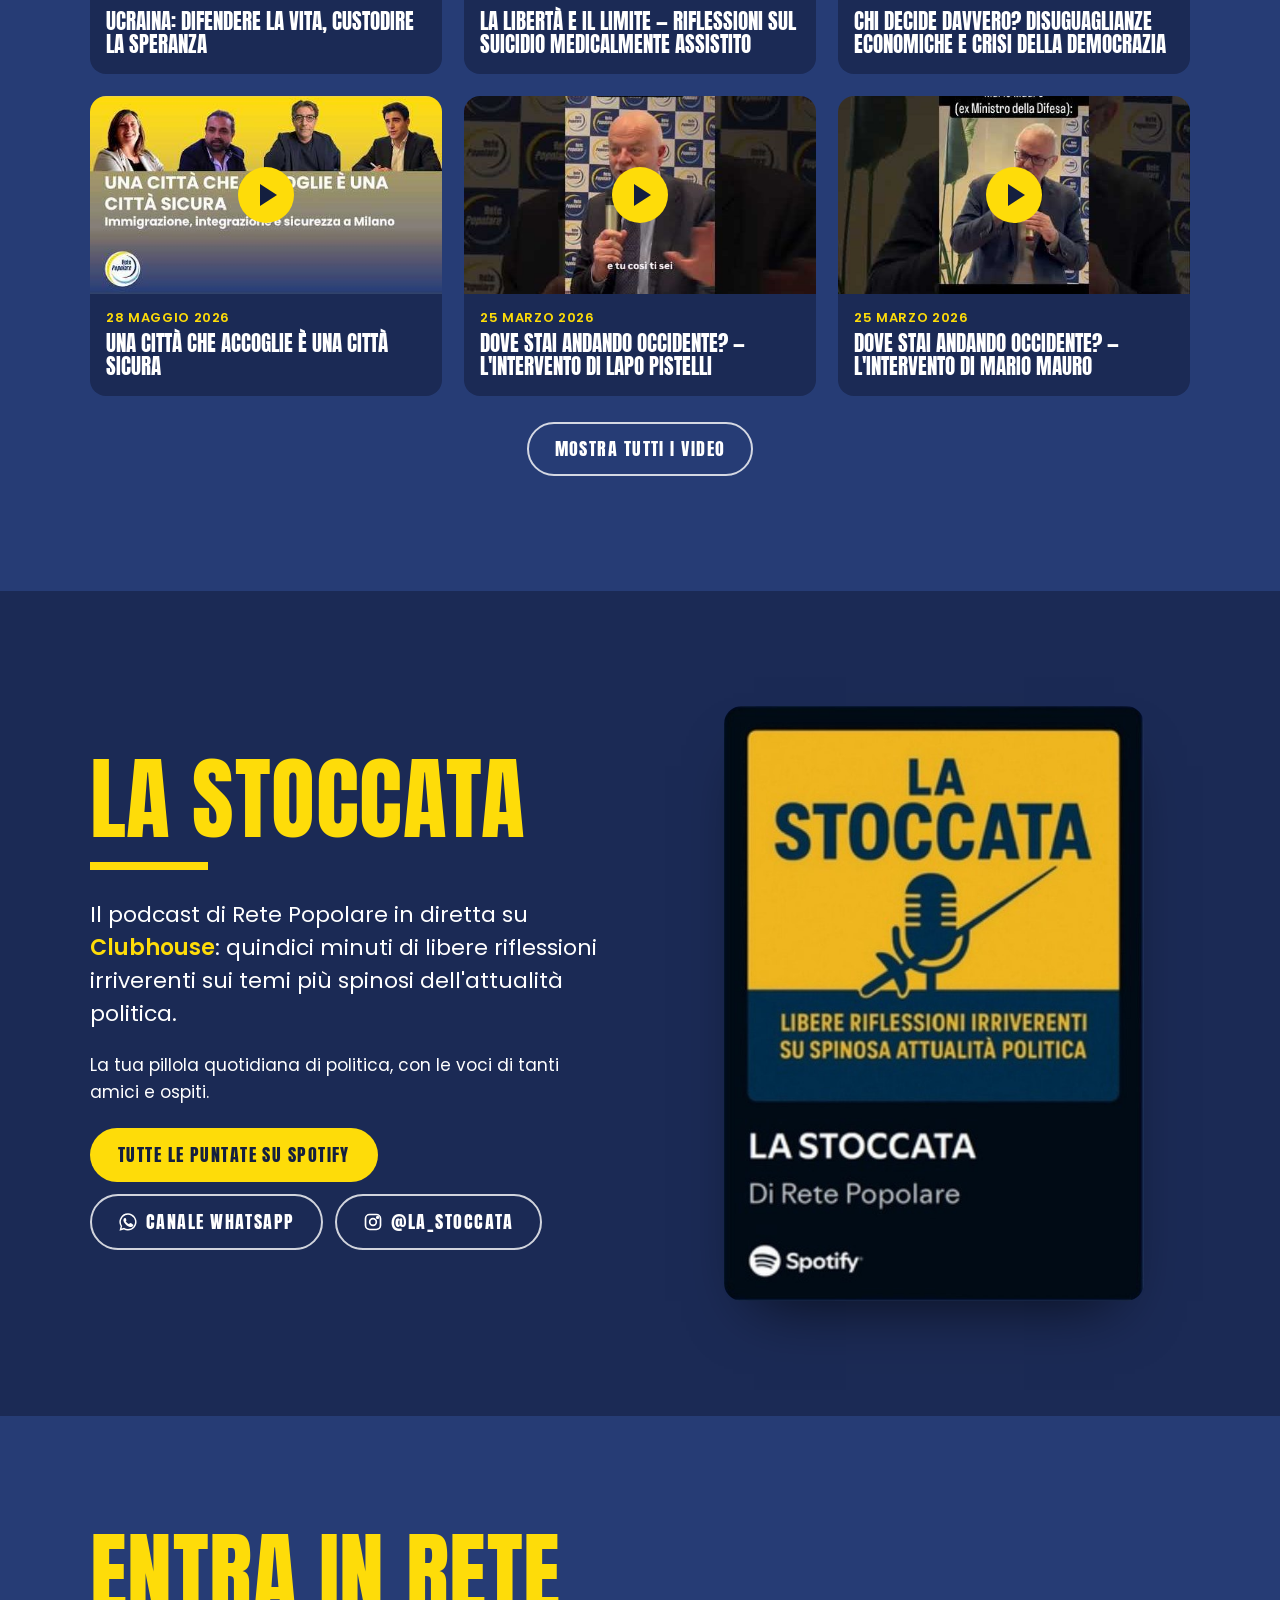
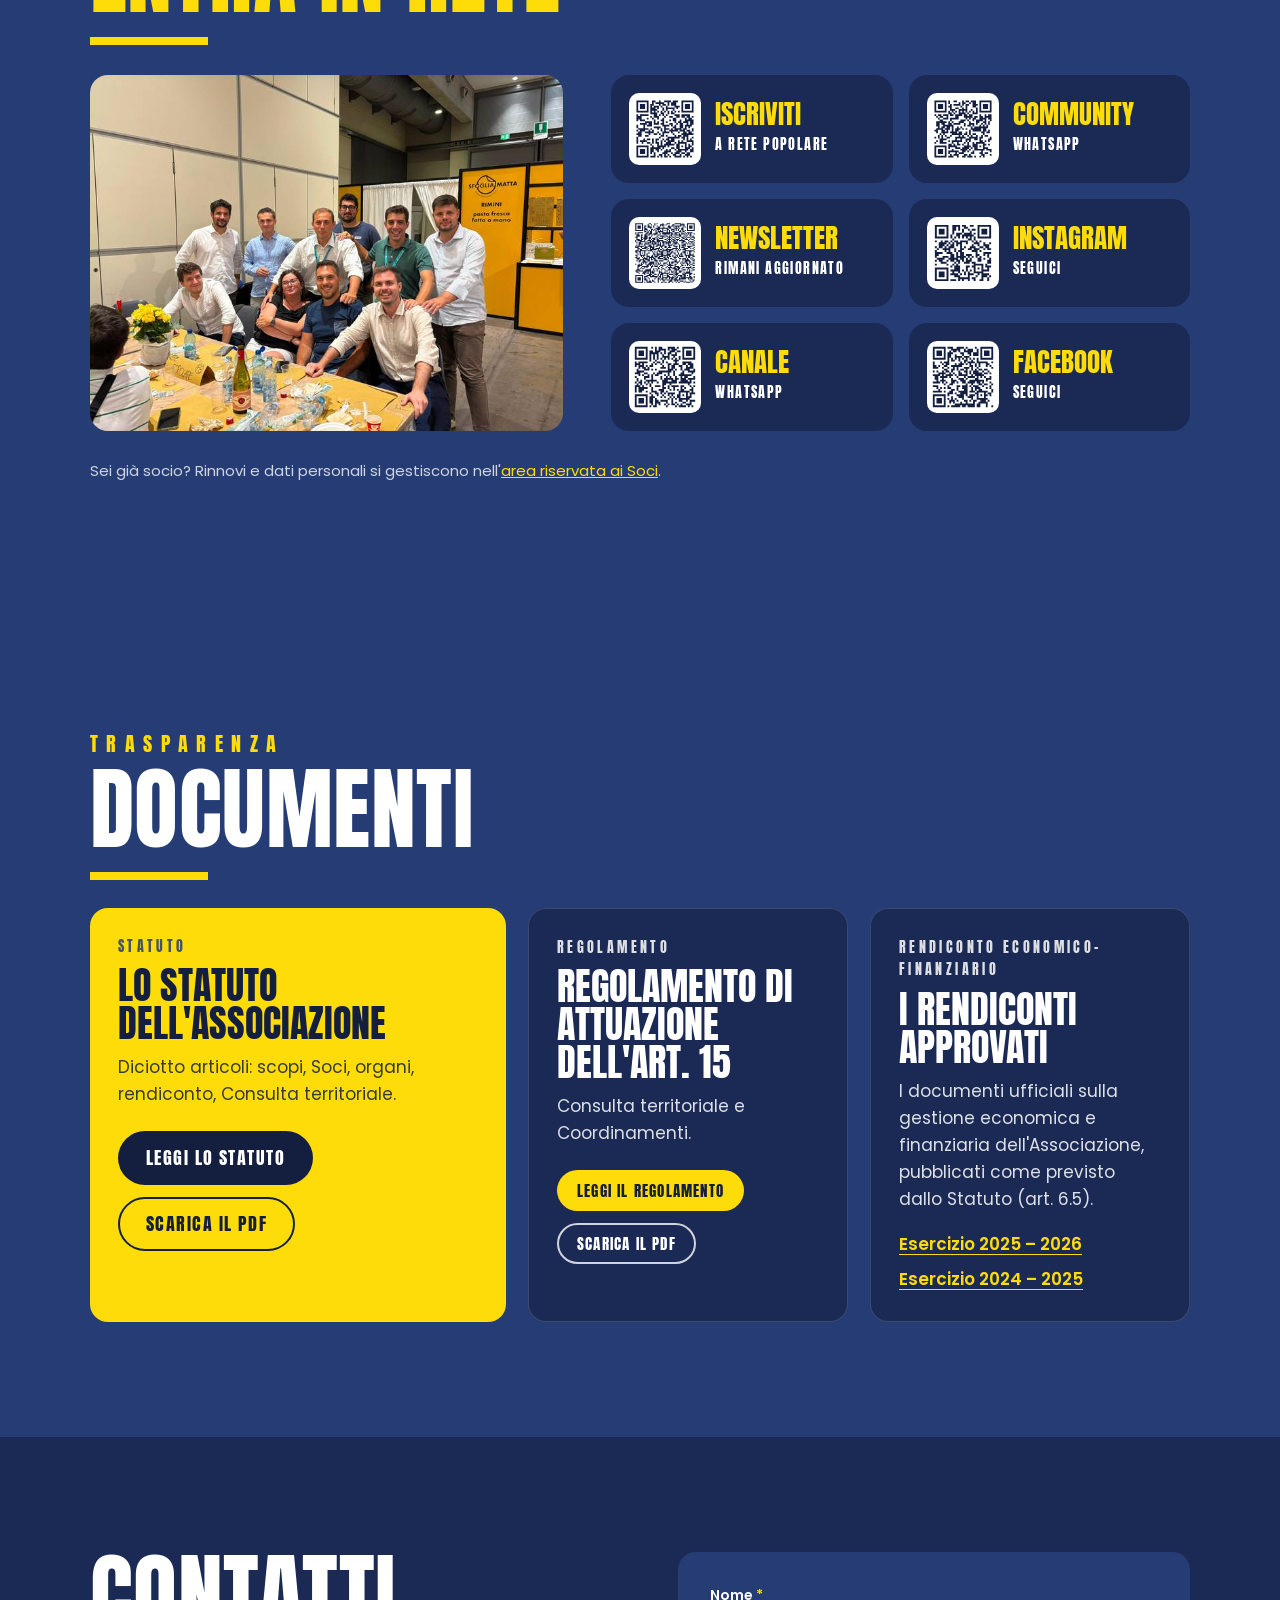
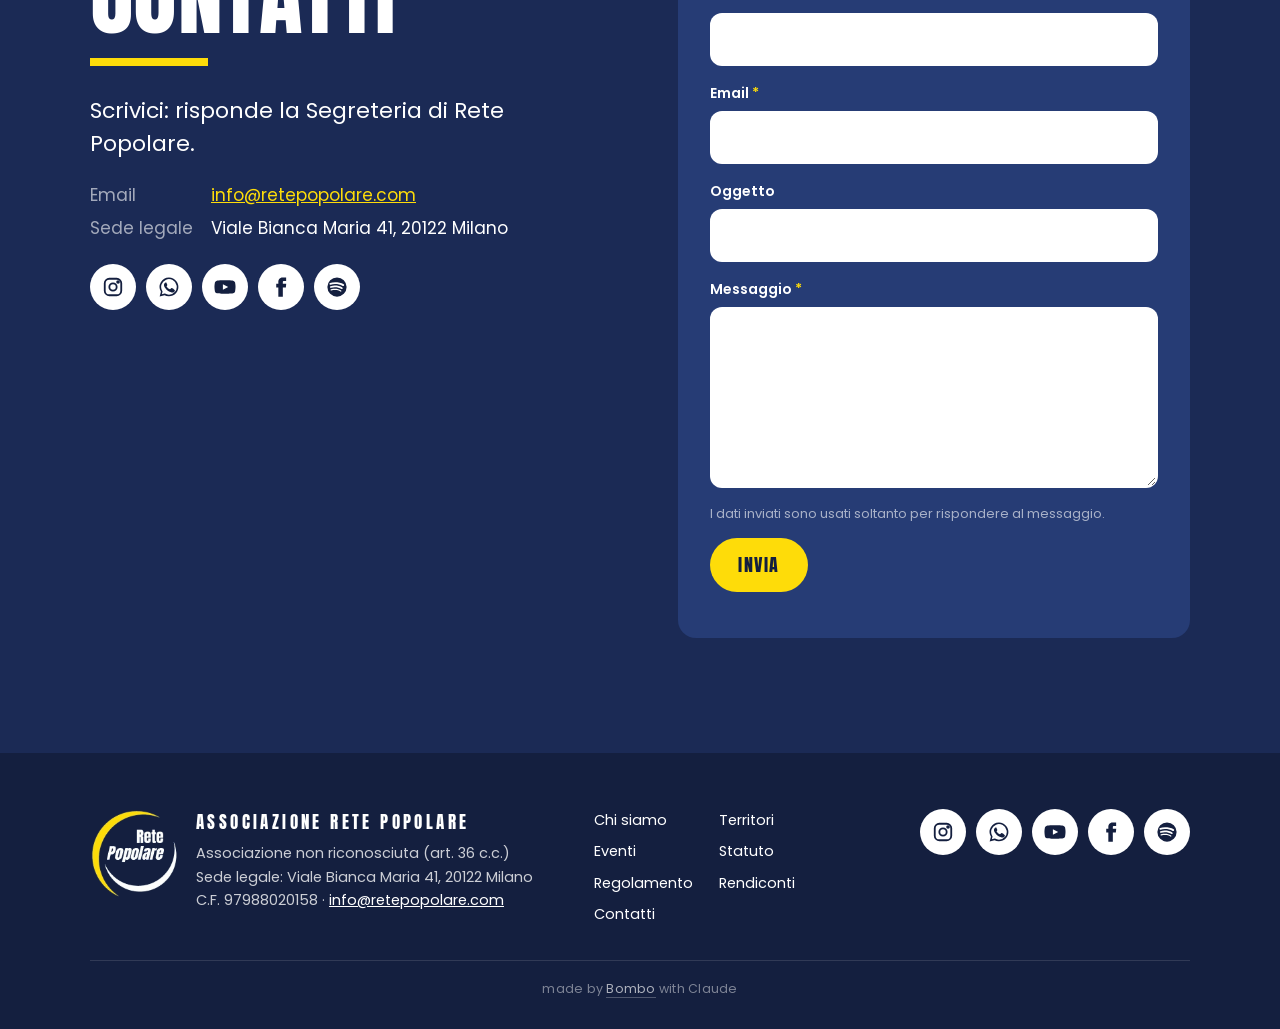
==== commit cf58cb5b: "Regolamento dei Coordinamenti in versione grafica, come lo Statuto Co-Authored-By: Claude Opus 5.5 <" ====
--- a/index.html
+++ b/index.html
@@ -285,7 +285,10 @@
         <p class="doc__kicker">Regolamento</p>
         <h3>Regolamento di attuazione dell'art. 15</h3>
         <p>Consulta territoriale e Coordinamenti.</p>
-        <a class="link" href="documenti/Regolamento-di-Attuazione-dellArt.15-Consulta-Territoriale.pdf">Apri il PDF</a>
+        <div class="row-btn">
+          <a class="btn btn--yellow btn--sm" href="regolamento.html">Leggi il Regolamento</a>
+          <a class="btn btn--ghost btn--sm" href="documenti/Regolamento-Coordinamenti-Rete-Popolare.pdf">Scarica il PDF</a>
+        </div>
       </article>
       <article class="doc">
         <p class="doc__kicker">Rendiconto economico-finanziario</p>
@@ -354,6 +357,7 @@
       <a href="#territori">Territori</a>
       <a href="#eventi">Eventi</a>
       <a href="statuto.html">Statuto</a>
+      <a href="regolamento.html">Regolamento</a>
       <a href="#documenti">Rendiconti</a>
       <a href="#contatti">Contatti</a>
     </nav>
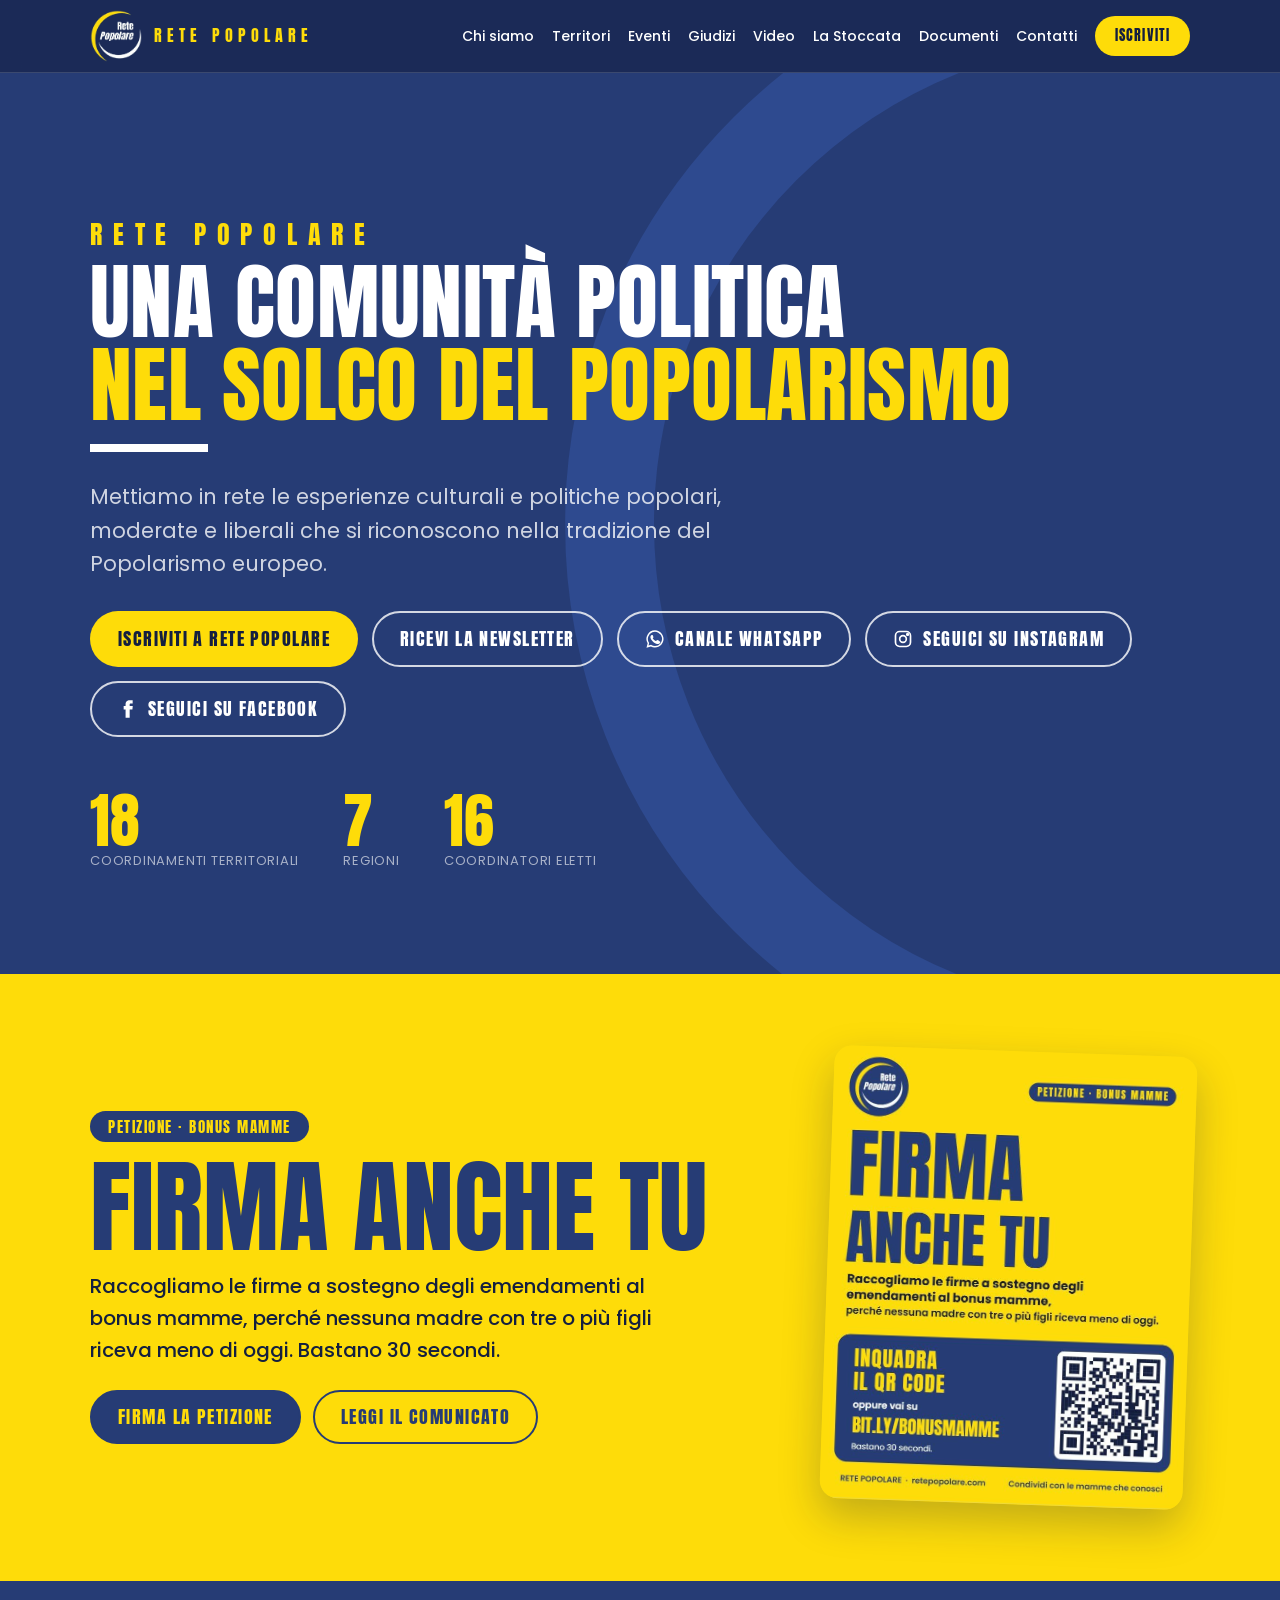
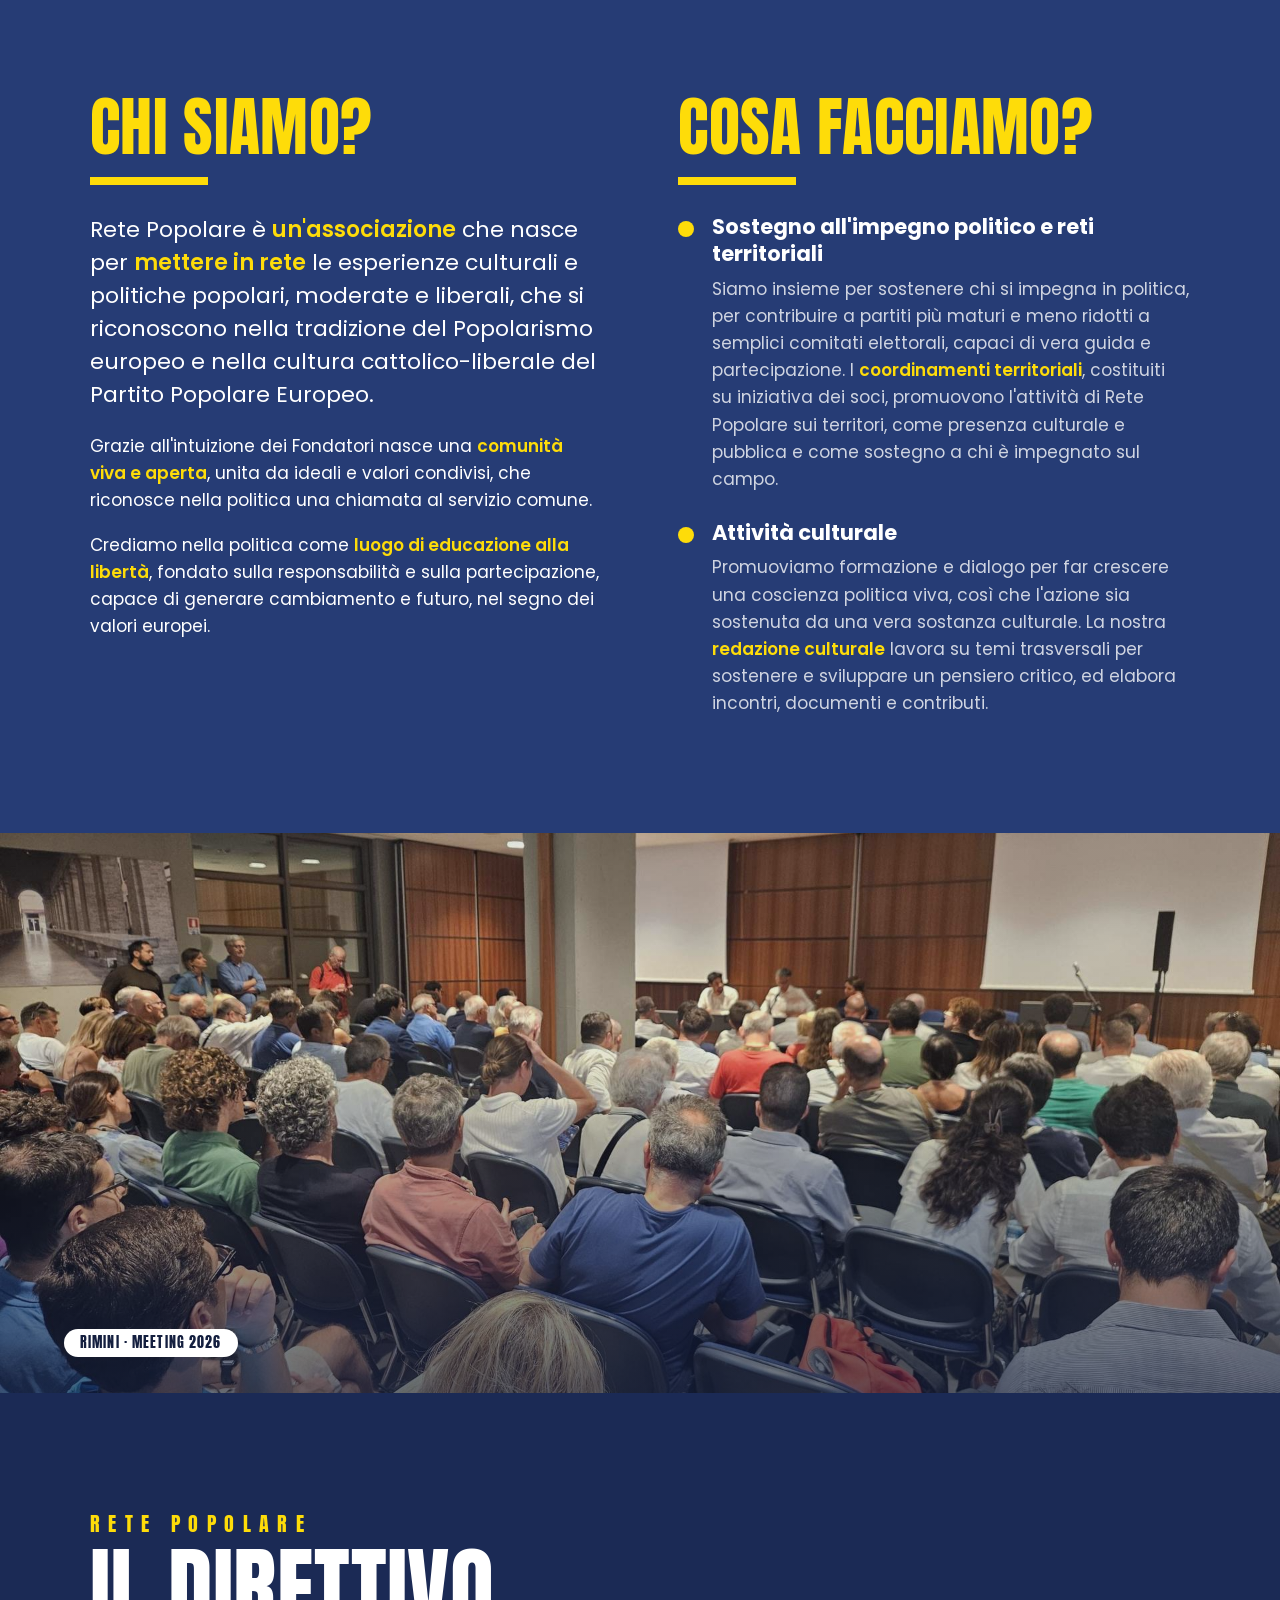
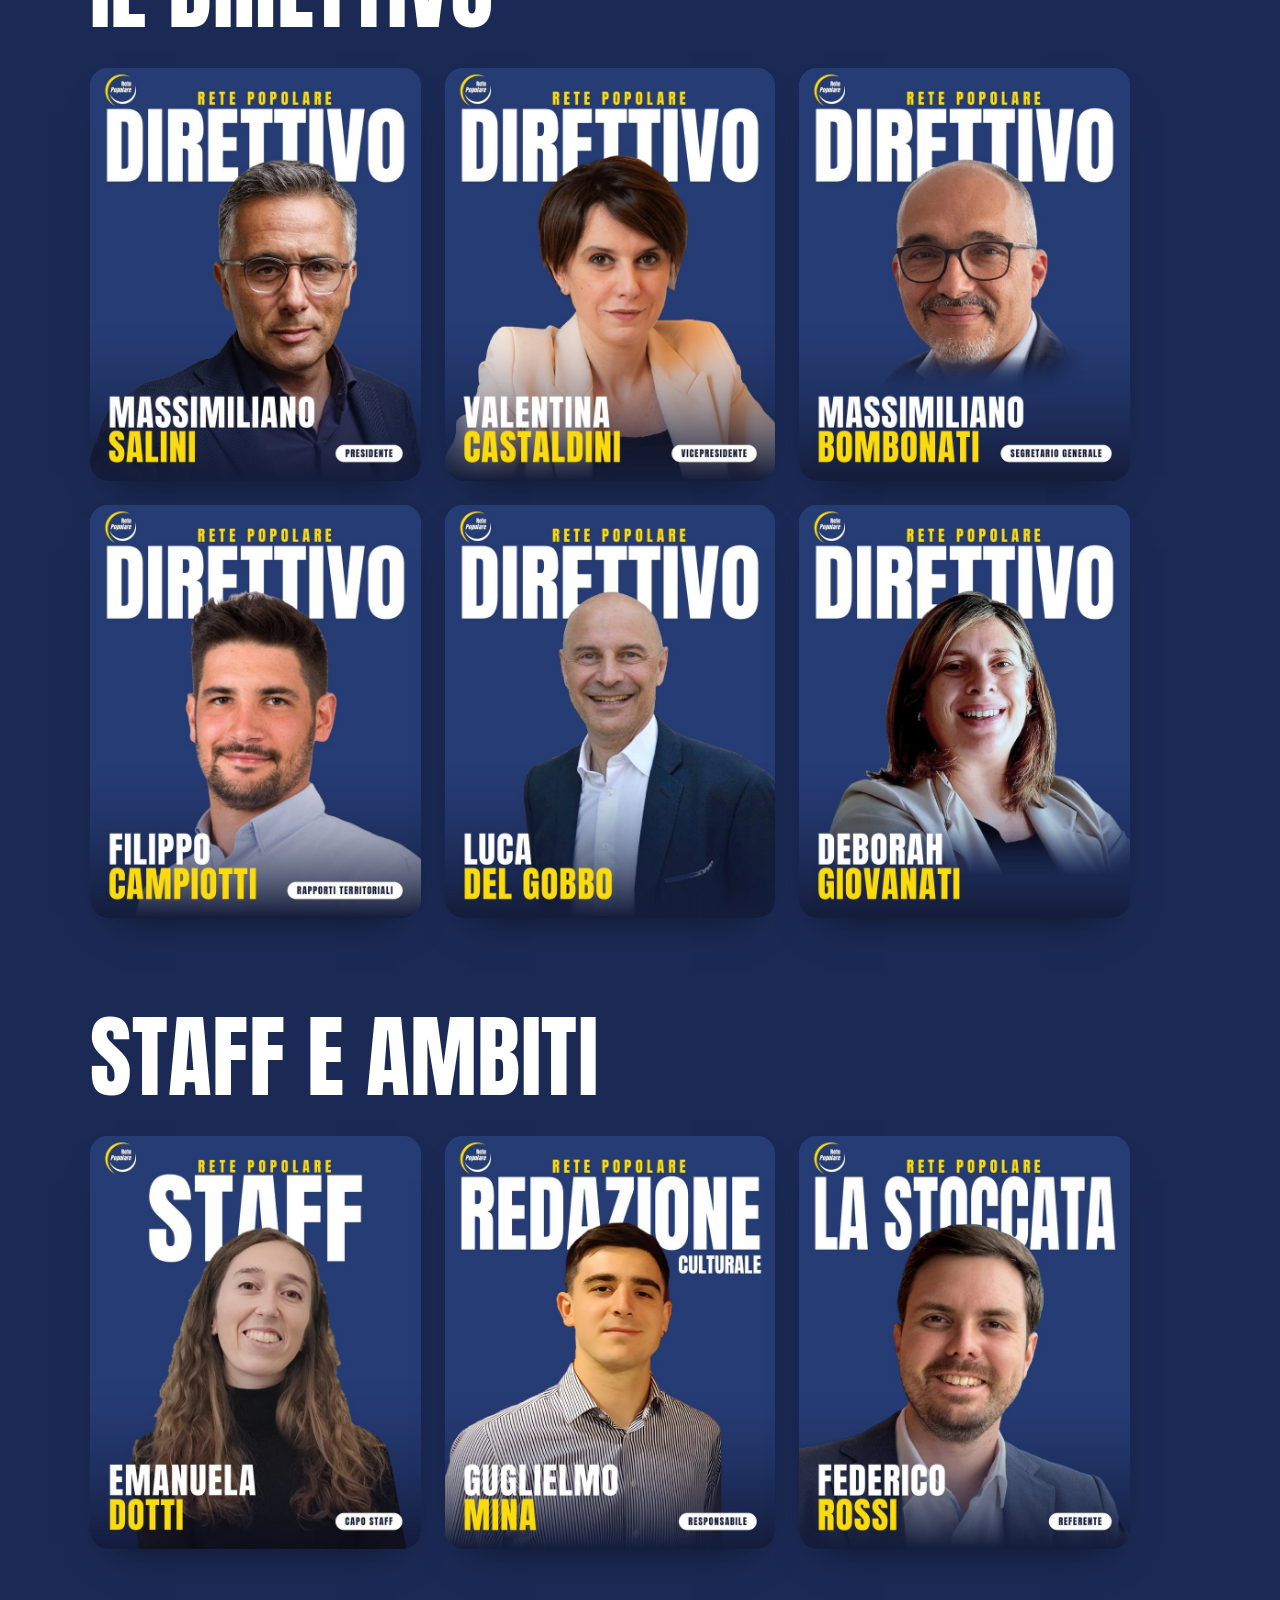
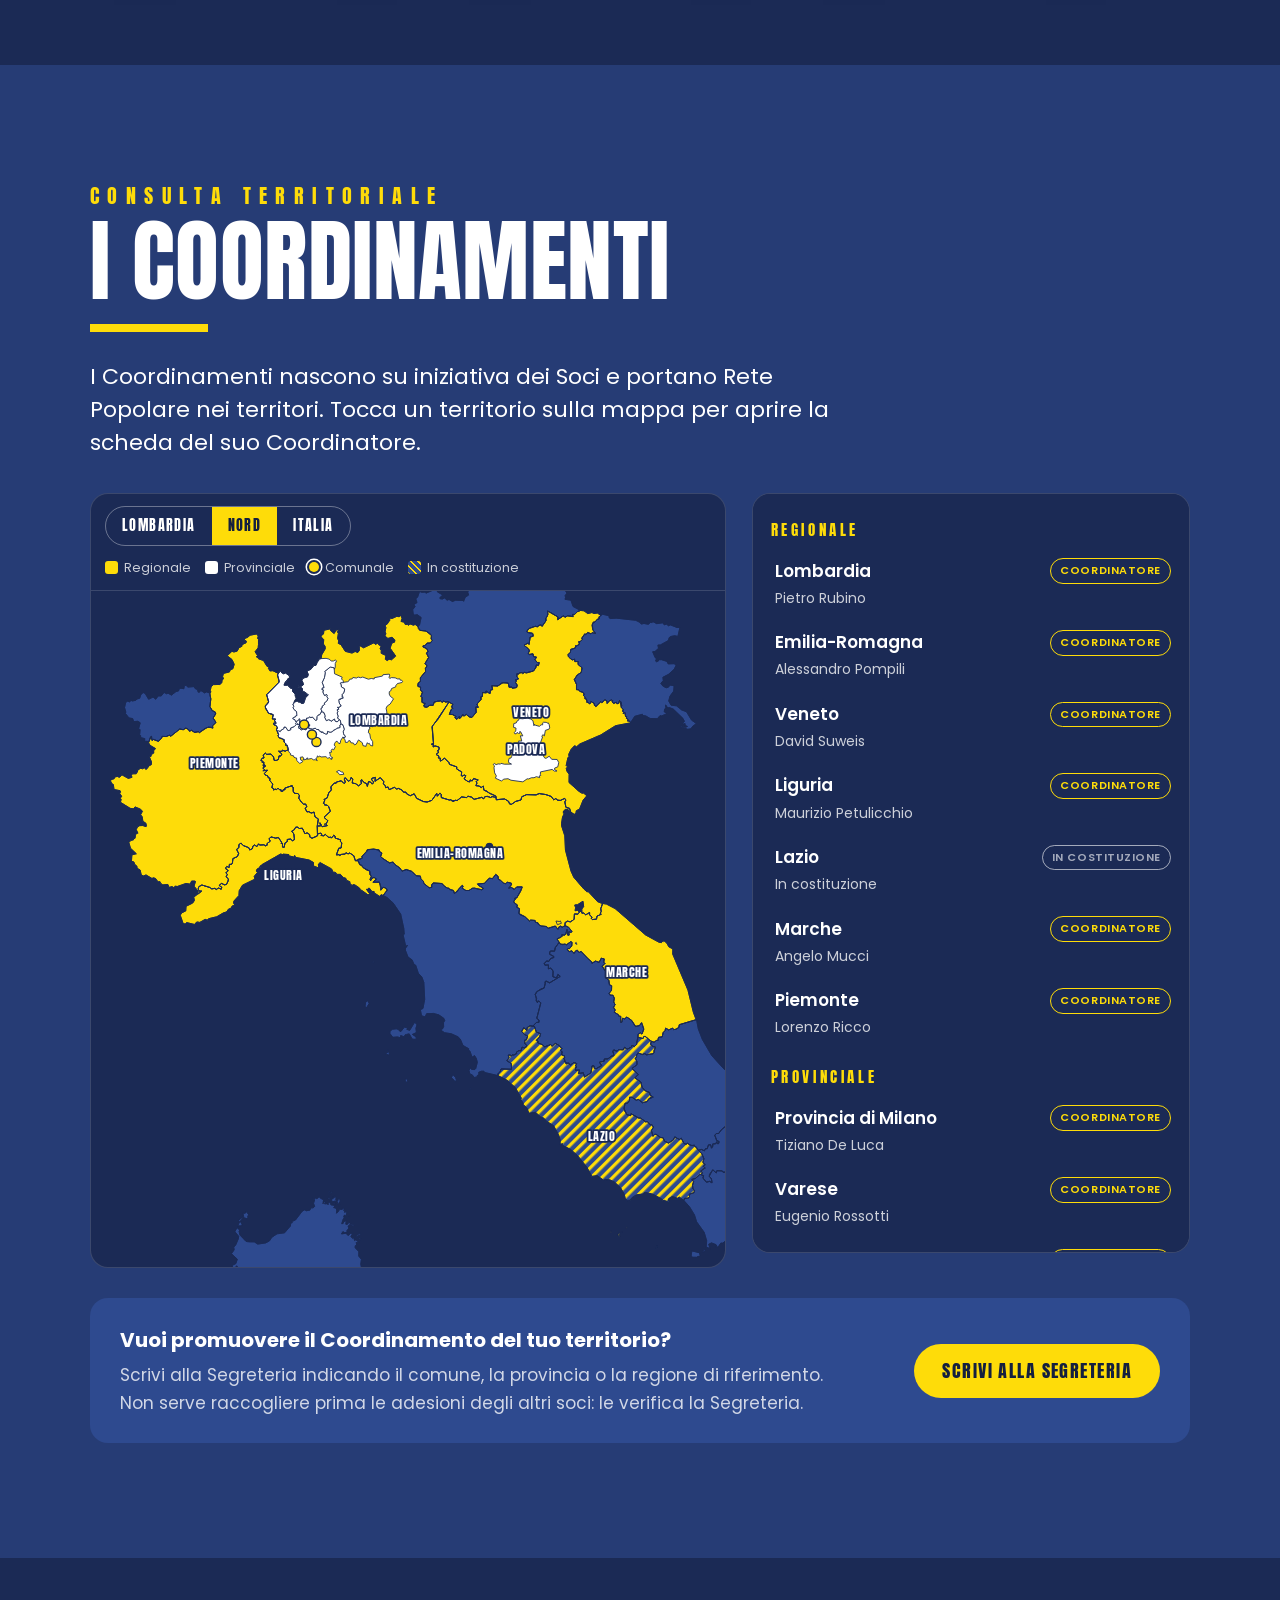
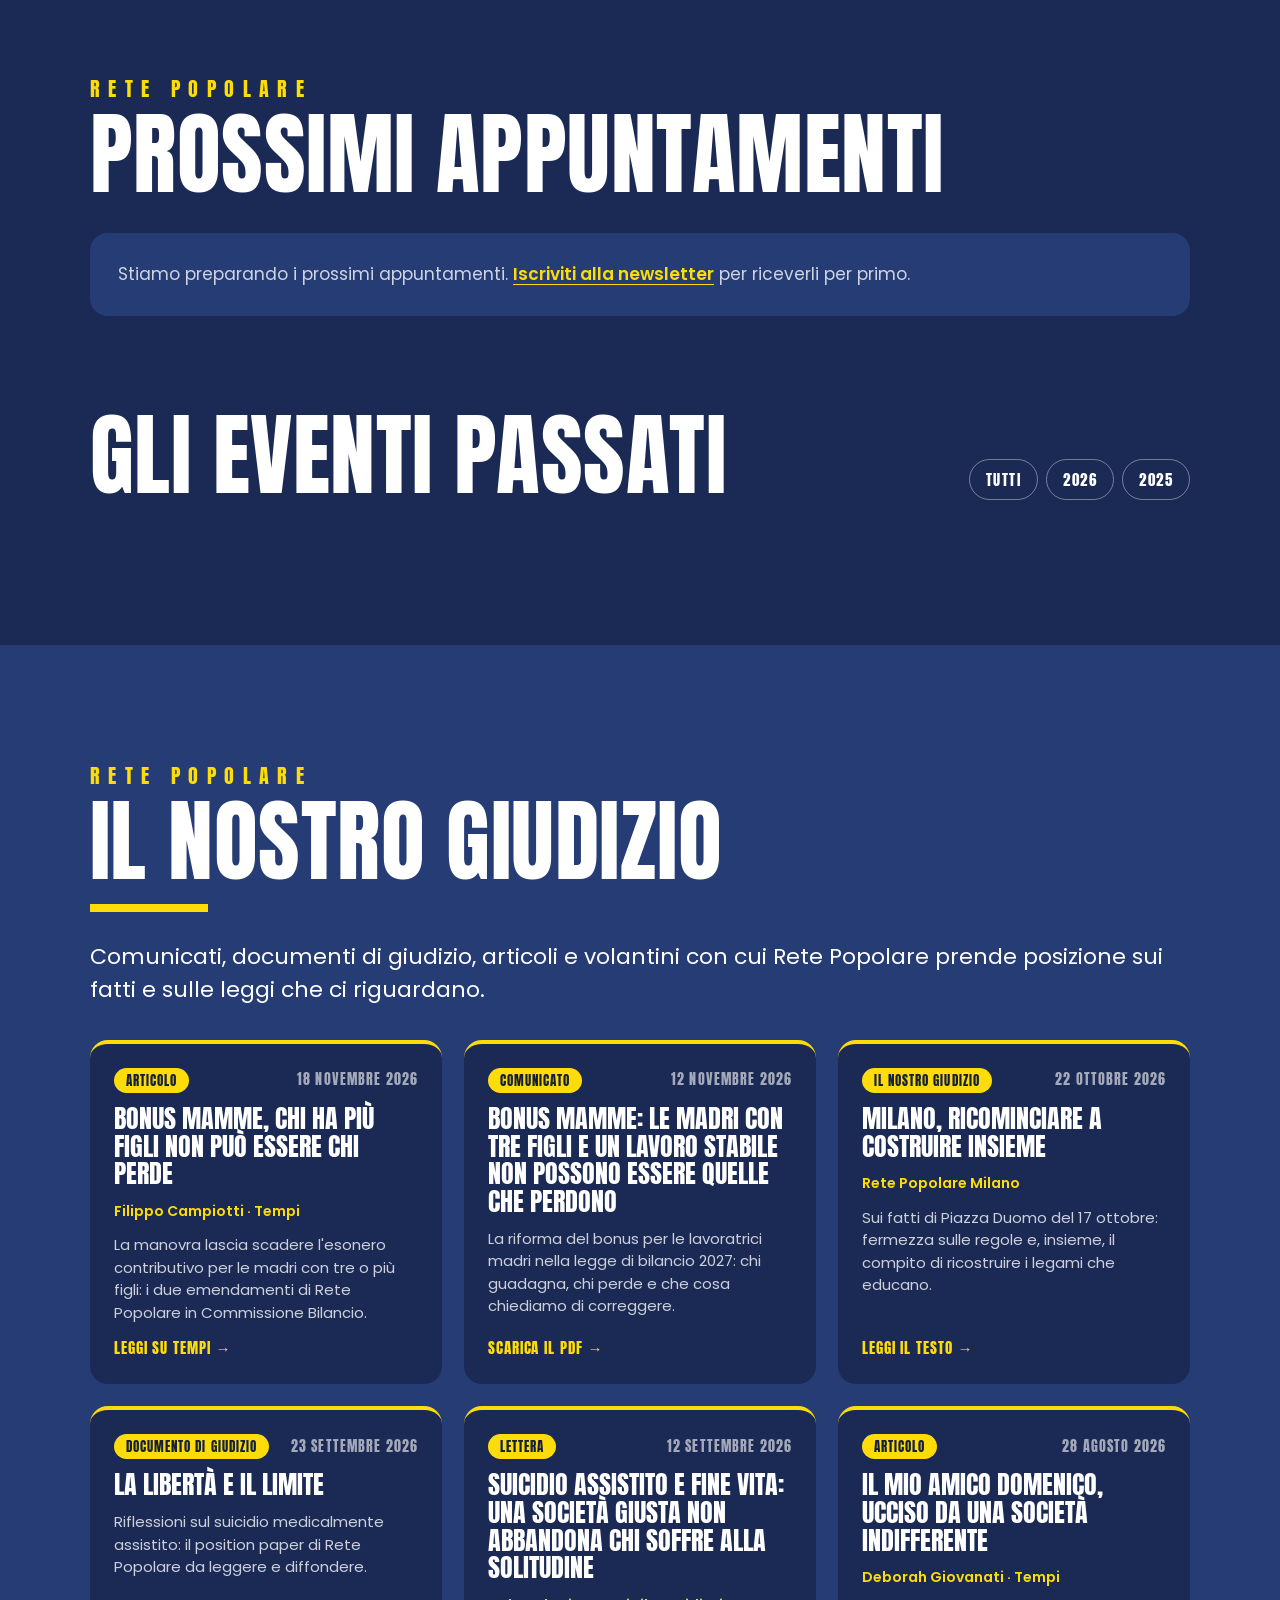
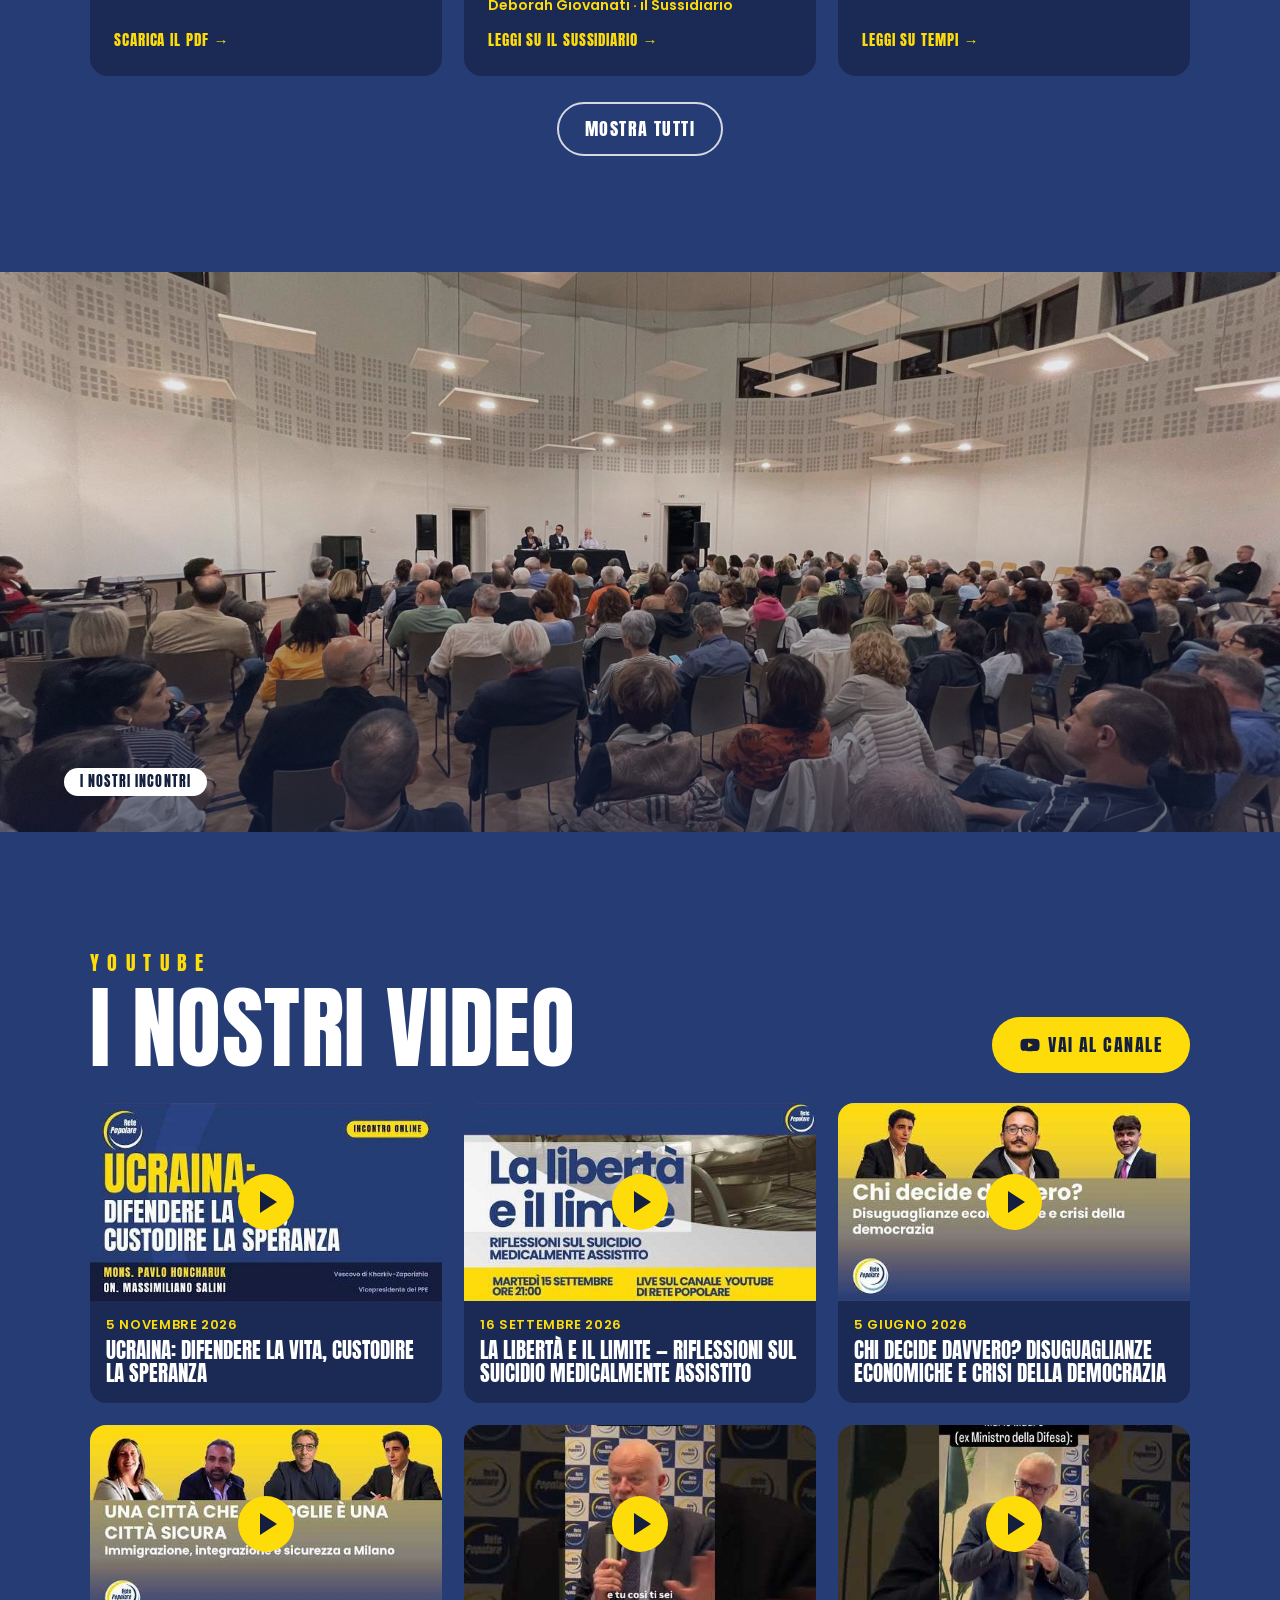
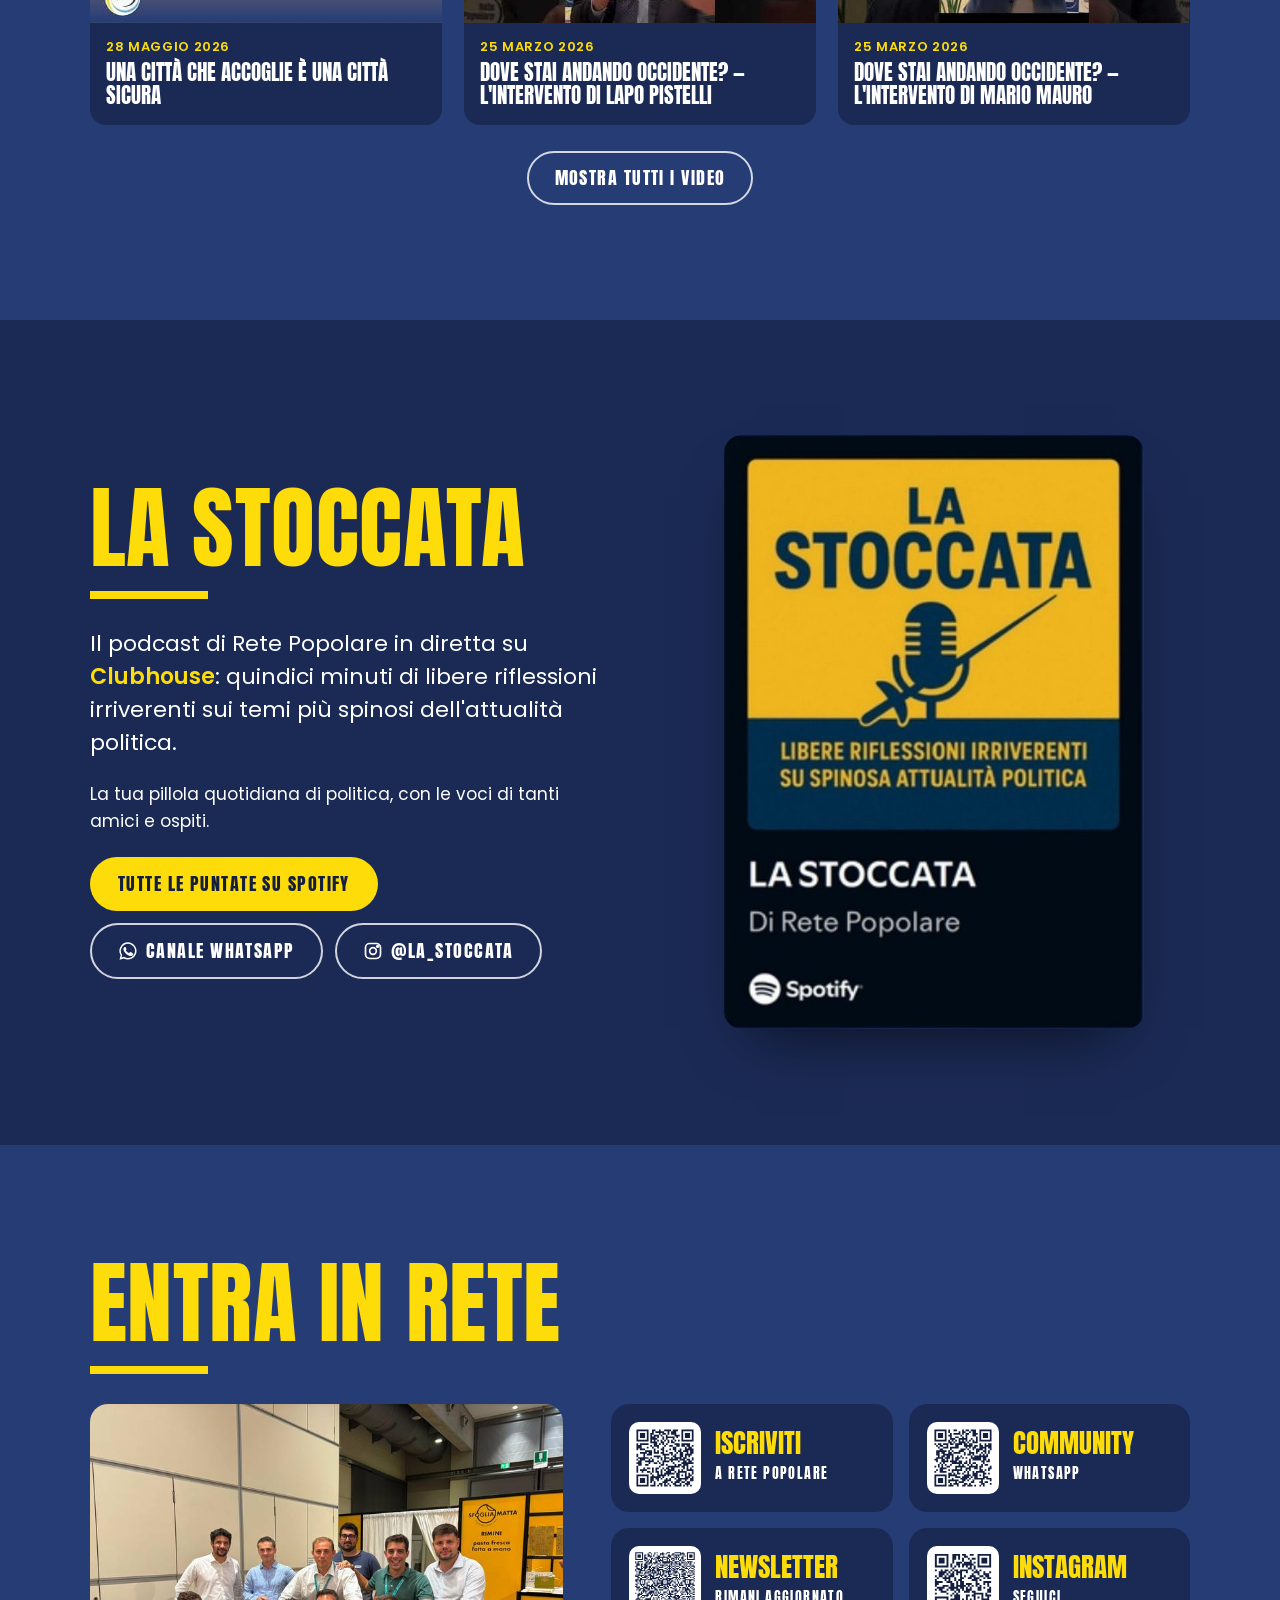
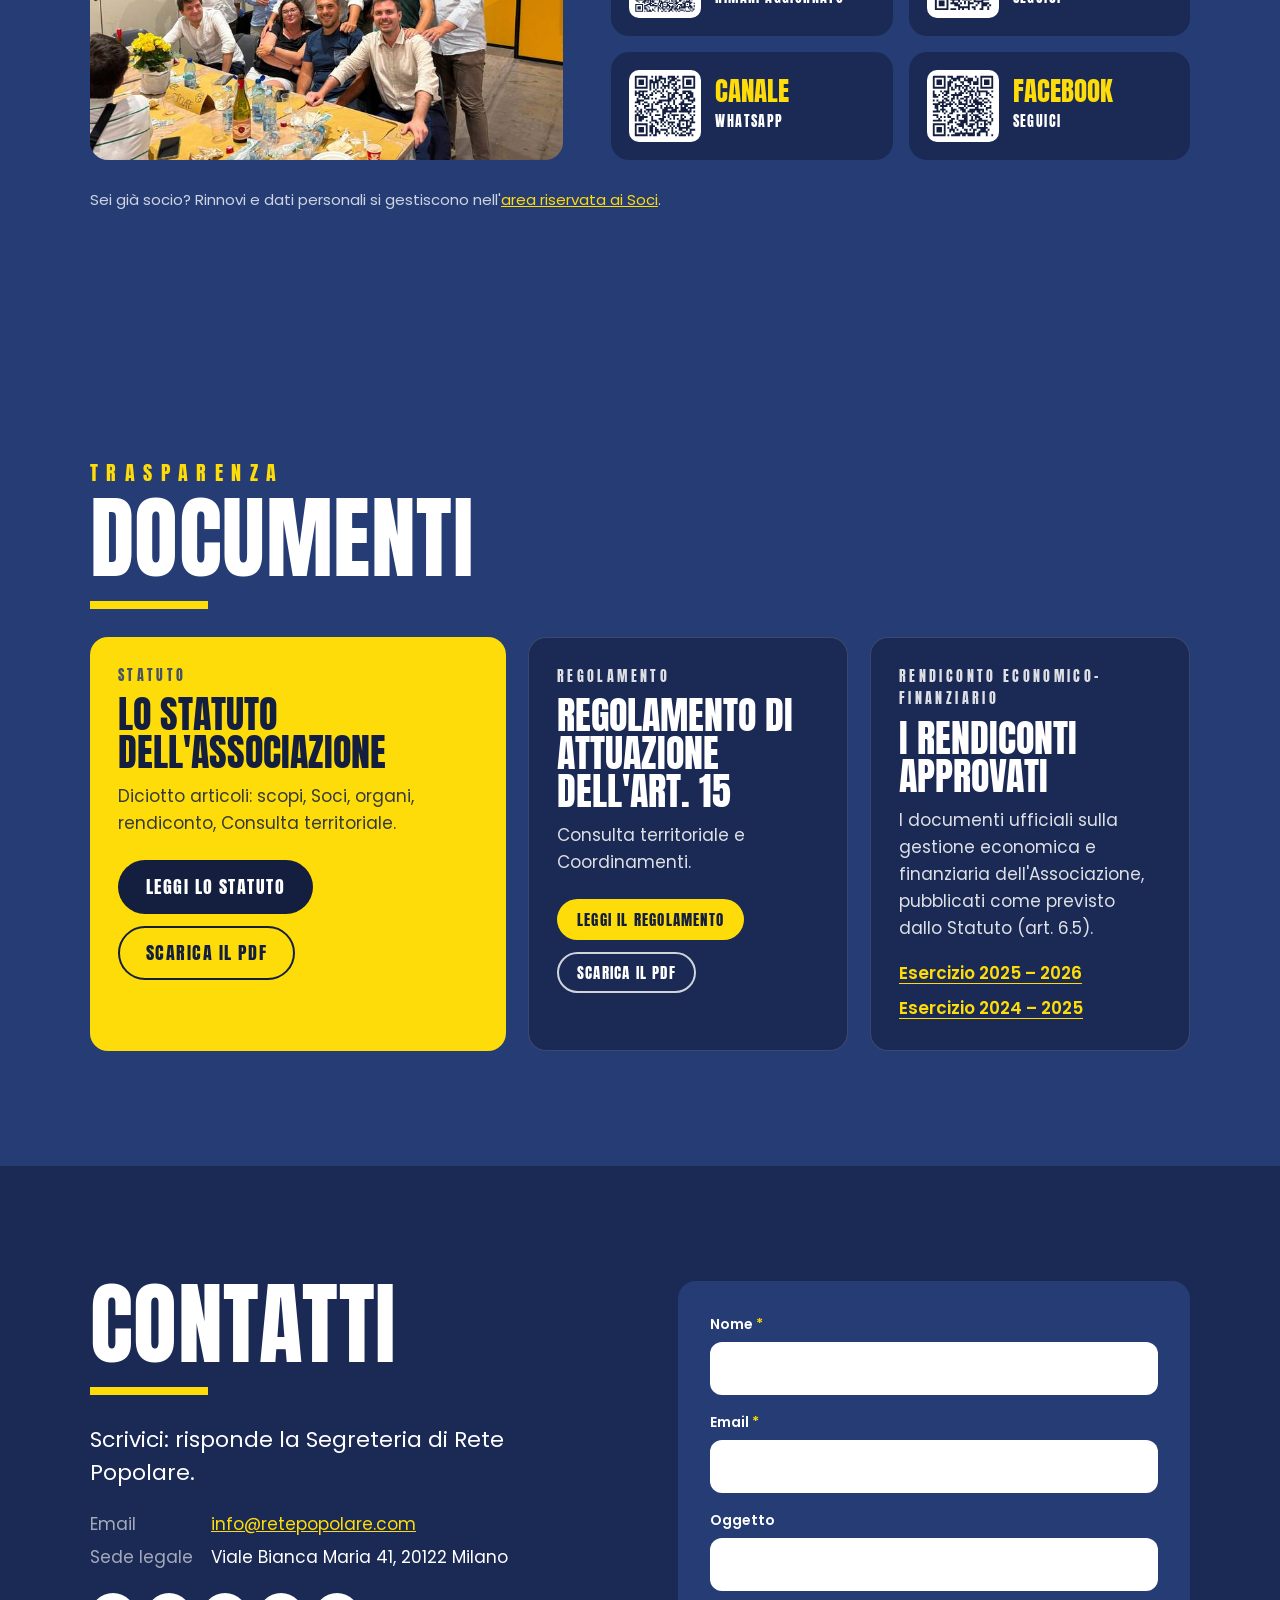
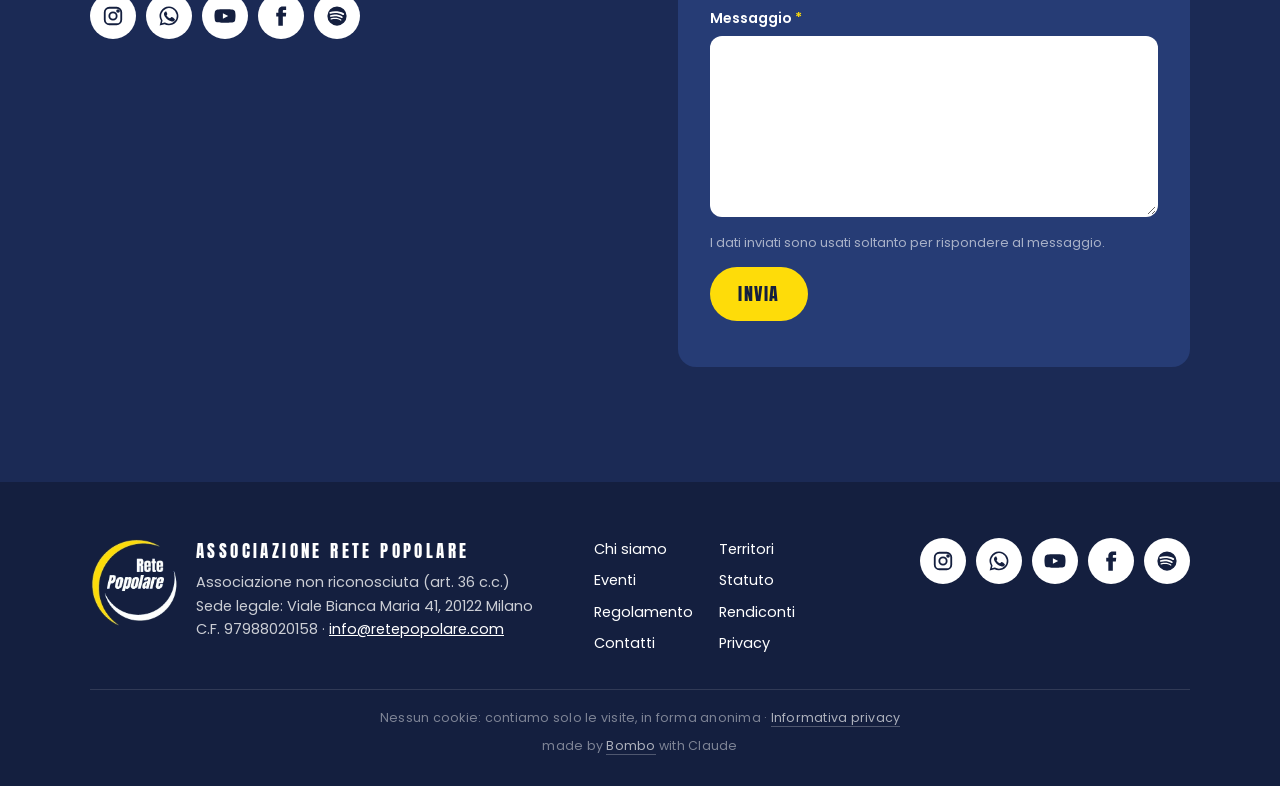
==== commit c30d6c22: "Statistiche anonime (GoatCounter), informativa privacy, caratteri ospitati sul sito Co-Authored-By: " ====
--- a/index.html
+++ b/index.html
@@ -9,10 +9,9 @@
 <meta property="og:description" content="Associazione che mette in rete le esperienze culturali e politiche popolari, moderate e liberali.">
 <meta property="og:image" content="assets/cards/cose-rp.jpg">
 <link rel="icon" type="image/png" href="assets/img/logo-rp.png">
-<link rel="preconnect" href="https://fonts.googleapis.com">
-<link rel="preconnect" href="https://fonts.gstatic.com" crossorigin>
-<link rel="stylesheet" href="https://fonts.googleapis.com/css2?family=Anton&family=Poppins:ital,wght@0,400;0,500;0,600;0,700;1,400&display=swap">
+<link rel="stylesheet" href="assets/fonts/fonts.css">
 <link rel="stylesheet" href="style.css">
+<script data-goatcounter="https://retepopolare.goatcounter.com/count" async src="https://gc.zgo.at/count.js"></script>
 </head>
 <body>
 
@@ -360,10 +359,11 @@
       <a href="regolamento.html">Regolamento</a>
       <a href="#documenti">Rendiconti</a>
       <a href="#contatti">Contatti</a>
+      <a href="privacy.html">Privacy</a>
     </nav>
     <div class="social" id="socialFoot"></div>
   </div>
-  <div class="wrap"><p class="foot__sign">made by <a href="https://www.massimilianobombonati.it/" target="_blank" rel="noopener">Bombo</a> with Claude</p></div>
+  <div class="wrap"><p class="foot__sign"><span class="foot__priv">Nessun cookie: contiamo solo le visite, in forma anonima · <a href="privacy.html">Informativa privacy</a></span><br>made by <a href="https://www.massimilianobombonati.it/" target="_blank" rel="noopener">Bombo</a> with Claude</p></div>
 </footer>
 
 <!-- Scheda (coordinatore / evento) -->
--- a/assets/fonts/fonts.css
+++ b/assets/fonts/fonts.css
@@ -0,0 +1,109 @@
+/* Caratteri ospitati sul sito (Fontsource, licenza SIL OFL): nessuna richiesta a server esterni. */
+/* anton-latin-ext-400-normal */
+@font-face {
+  font-family: 'Anton';
+  font-style: normal;
+  font-display: swap;
+  font-weight: 400;
+  src: url(anton-latin-ext-400-normal.woff2) format('woff2');
+  unicode-range: U+0100-02BA,U+02BD-02C5,U+02C7-02CC,U+02CE-02D7,U+02DD-02FF,U+0304,U+0308,U+0329,U+1D00-1DBF,U+1E00-1E9F,U+1EF2-1EFF,U+2020,U+20A0-20AB,U+20AD-20C0,U+2113,U+2C60-2C7F,U+A720-A7FF;
+}
+/* anton-latin-400-normal */
+@font-face {
+  font-family: 'Anton';
+  font-style: normal;
+  font-display: swap;
+  font-weight: 400;
+  src: url(anton-latin-400-normal.woff2) format('woff2');
+  unicode-range: U+0000-00FF,U+0131,U+0152-0153,U+02BB-02BC,U+02C6,U+02DA,U+02DC,U+0304,U+0308,U+0329,U+2000-206F,U+20AC,U+2122,U+2191,U+2193,U+2212,U+2215,U+FEFF,U+FFFD;
+}
+/* poppins-latin-ext-400-normal */
+@font-face {
+  font-family: 'Poppins';
+  font-style: normal;
+  font-display: swap;
+  font-weight: 400;
+  src: url(poppins-latin-ext-400-normal.woff2) format('woff2');
+  unicode-range: U+0100-02BA,U+02BD-02C5,U+02C7-02CC,U+02CE-02D7,U+02DD-02FF,U+0304,U+0308,U+0329,U+1D00-1DBF,U+1E00-1E9F,U+1EF2-1EFF,U+2020,U+20A0-20AB,U+20AD-20C0,U+2113,U+2C60-2C7F,U+A720-A7FF;
+}
+/* poppins-latin-400-normal */
+@font-face {
+  font-family: 'Poppins';
+  font-style: normal;
+  font-display: swap;
+  font-weight: 400;
+  src: url(poppins-latin-400-normal.woff2) format('woff2');
+  unicode-range: U+0000-00FF,U+0131,U+0152-0153,U+02BB-02BC,U+02C6,U+02DA,U+02DC,U+0304,U+0308,U+0329,U+2000-206F,U+20AC,U+2122,U+2191,U+2193,U+2212,U+2215,U+FEFF,U+FFFD;
+}
+/* poppins-latin-ext-500-normal */
+@font-face {
+  font-family: 'Poppins';
+  font-style: normal;
+  font-display: swap;
+  font-weight: 500;
+  src: url(poppins-latin-ext-500-normal.woff2) format('woff2');
+  unicode-range: U+0100-02BA,U+02BD-02C5,U+02C7-02CC,U+02CE-02D7,U+02DD-02FF,U+0304,U+0308,U+0329,U+1D00-1DBF,U+1E00-1E9F,U+1EF2-1EFF,U+2020,U+20A0-20AB,U+20AD-20C0,U+2113,U+2C60-2C7F,U+A720-A7FF;
+}
+/* poppins-latin-500-normal */
+@font-face {
+  font-family: 'Poppins';
+  font-style: normal;
+  font-display: swap;
+  font-weight: 500;
+  src: url(poppins-latin-500-normal.woff2) format('woff2');
+  unicode-range: U+0000-00FF,U+0131,U+0152-0153,U+02BB-02BC,U+02C6,U+02DA,U+02DC,U+0304,U+0308,U+0329,U+2000-206F,U+20AC,U+2122,U+2191,U+2193,U+2212,U+2215,U+FEFF,U+FFFD;
+}
+/* poppins-latin-ext-600-normal */
+@font-face {
+  font-family: 'Poppins';
+  font-style: normal;
+  font-display: swap;
+  font-weight: 600;
+  src: url(poppins-latin-ext-600-normal.woff2) format('woff2');
+  unicode-range: U+0100-02BA,U+02BD-02C5,U+02C7-02CC,U+02CE-02D7,U+02DD-02FF,U+0304,U+0308,U+0329,U+1D00-1DBF,U+1E00-1E9F,U+1EF2-1EFF,U+2020,U+20A0-20AB,U+20AD-20C0,U+2113,U+2C60-2C7F,U+A720-A7FF;
+}
+/* poppins-latin-600-normal */
+@font-face {
+  font-family: 'Poppins';
+  font-style: normal;
+  font-display: swap;
+  font-weight: 600;
+  src: url(poppins-latin-600-normal.woff2) format('woff2');
+  unicode-range: U+0000-00FF,U+0131,U+0152-0153,U+02BB-02BC,U+02C6,U+02DA,U+02DC,U+0304,U+0308,U+0329,U+2000-206F,U+20AC,U+2122,U+2191,U+2193,U+2212,U+2215,U+FEFF,U+FFFD;
+}
+/* poppins-latin-ext-700-normal */
+@font-face {
+  font-family: 'Poppins';
+  font-style: normal;
+  font-display: swap;
+  font-weight: 700;
+  src: url(poppins-latin-ext-700-normal.woff2) format('woff2');
+  unicode-range: U+0100-02BA,U+02BD-02C5,U+02C7-02CC,U+02CE-02D7,U+02DD-02FF,U+0304,U+0308,U+0329,U+1D00-1DBF,U+1E00-1E9F,U+1EF2-1EFF,U+2020,U+20A0-20AB,U+20AD-20C0,U+2113,U+2C60-2C7F,U+A720-A7FF;
+}
+/* poppins-latin-700-normal */
+@font-face {
+  font-family: 'Poppins';
+  font-style: normal;
+  font-display: swap;
+  font-weight: 700;
+  src: url(poppins-latin-700-normal.woff2) format('woff2');
+  unicode-range: U+0000-00FF,U+0131,U+0152-0153,U+02BB-02BC,U+02C6,U+02DA,U+02DC,U+0304,U+0308,U+0329,U+2000-206F,U+20AC,U+2122,U+2191,U+2193,U+2212,U+2215,U+FEFF,U+FFFD;
+}
+/* poppins-latin-ext-400-italic */
+@font-face {
+  font-family: 'Poppins';
+  font-style: italic;
+  font-display: swap;
+  font-weight: 400;
+  src: url(poppins-latin-ext-400-italic.woff2) format('woff2');
+  unicode-range: U+0100-02BA,U+02BD-02C5,U+02C7-02CC,U+02CE-02D7,U+02DD-02FF,U+0304,U+0308,U+0329,U+1D00-1DBF,U+1E00-1E9F,U+1EF2-1EFF,U+2020,U+20A0-20AB,U+20AD-20C0,U+2113,U+2C60-2C7F,U+A720-A7FF;
+}
+/* poppins-latin-400-italic */
+@font-face {
+  font-family: 'Poppins';
+  font-style: italic;
+  font-display: swap;
+  font-weight: 400;
+  src: url(poppins-latin-400-italic.woff2) format('woff2');
+  unicode-range: U+0000-00FF,U+0131,U+0152-0153,U+02BB-02BC,U+02C6,U+02DA,U+02DC,U+0304,U+0308,U+0329,U+2000-206F,U+20AC,U+2122,U+2191,U+2193,U+2212,U+2215,U+FEFF,U+FFFD;
+}
--- a/style.css
+++ b/style.css
@@ -357,3 +357,4 @@
 .foot__sign{margin:34px 0 0;padding-top:18px;border-top:1px solid rgba(255,255,255,.12);text-align:center;font-size:12.5px;letter-spacing:.02em;color:rgba(255,255,255,.45)}
 .foot__sign a{color:rgba(255,255,255,.65);text-decoration:none;border-bottom:1px solid rgba(255,255,255,.25)}
 .foot__sign a:hover{color:var(--yellow);border-color:var(--yellow)}
+.foot__priv{display:inline-block;margin-bottom:8px}
